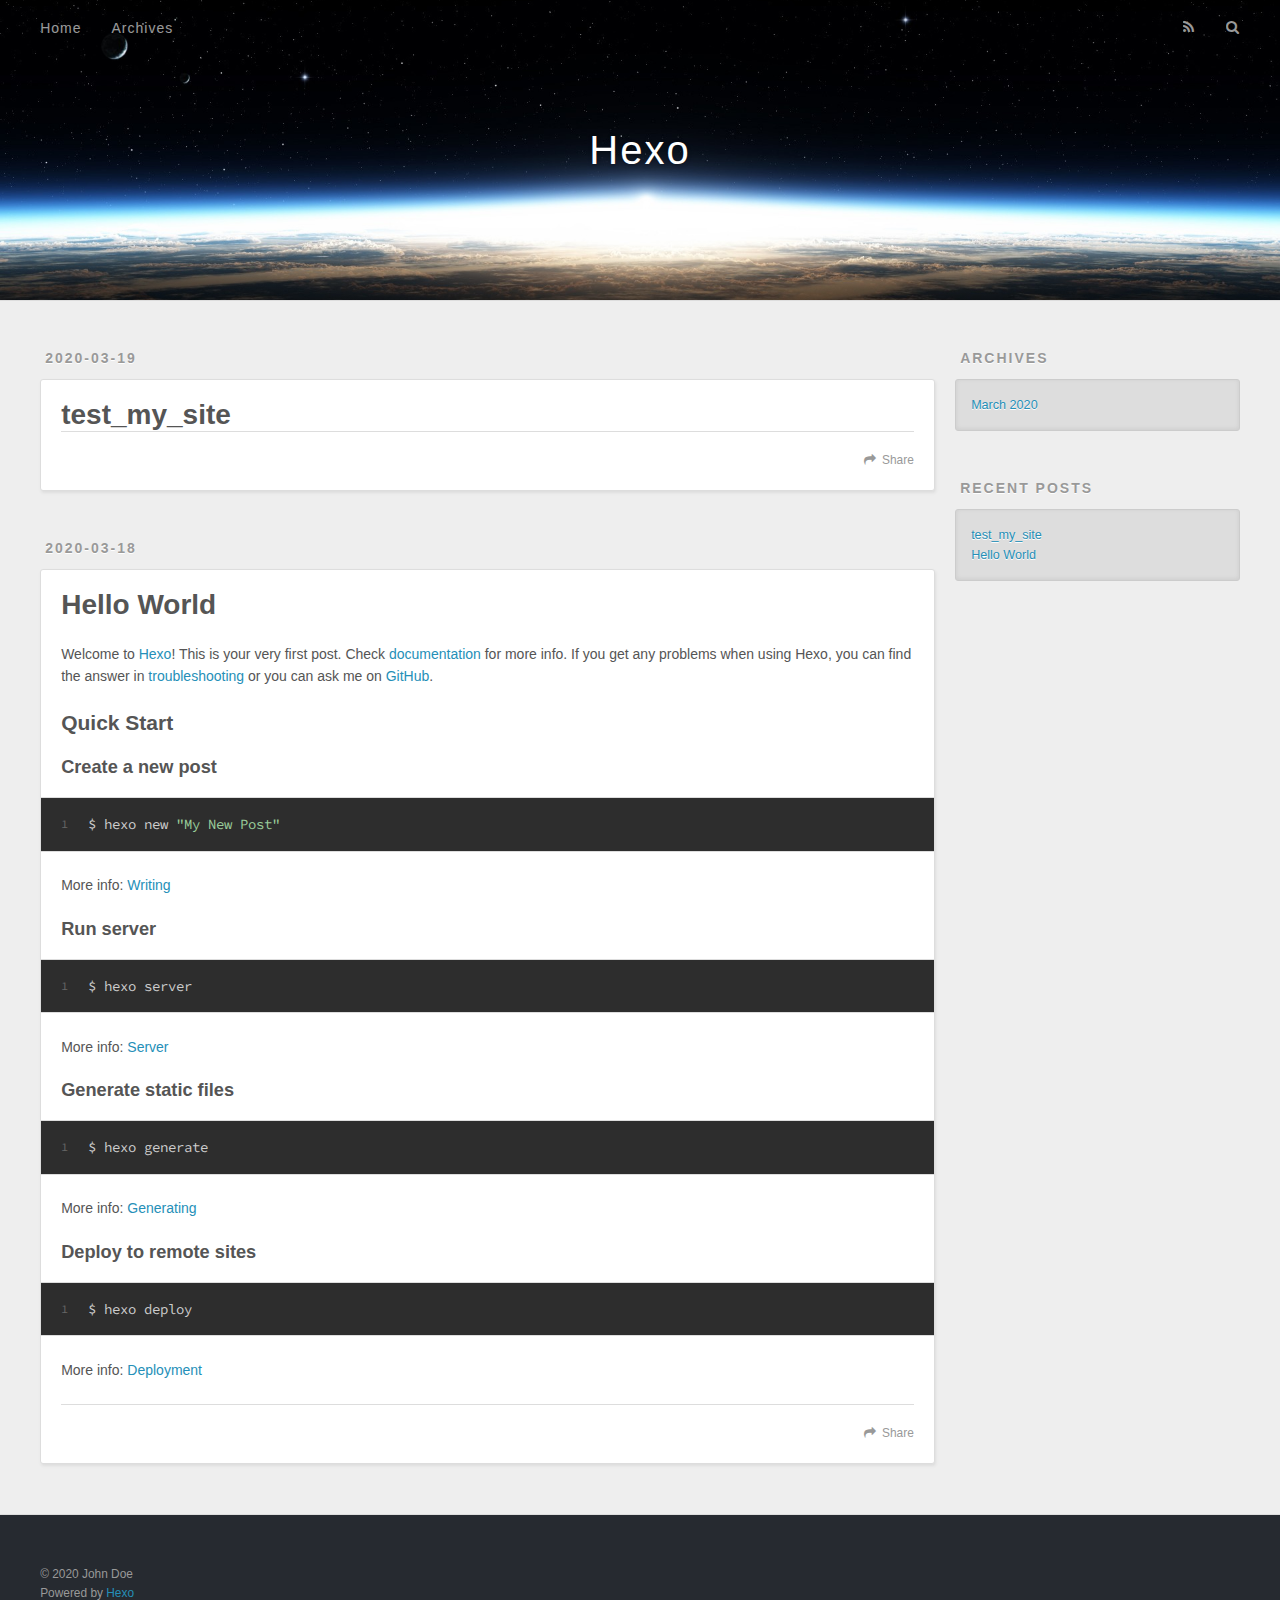
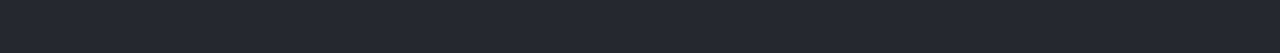
==== index.html @ 3b0e9803 "Site updated: 2020-03-19 00:07:04" ====
<!DOCTYPE html>
<html>
<head>
  <meta charset="utf-8">
  

  
  <title>Hexo</title>
  <meta name="viewport" content="width=device-width, initial-scale=1, maximum-scale=1">
  <meta property="og:type" content="website">
<meta property="og:title" content="Hexo">
<meta property="og:url" content="http://yoursite.com/index.html">
<meta property="og:site_name" content="Hexo">
<meta property="og:locale" content="en_US">
<meta property="article:author" content="John Doe">
<meta name="twitter:card" content="summary">
  
    <link rel="alternate" href="/atom.xml" title="Hexo" type="application/atom+xml">
  
  
    <link rel="icon" href="/favicon.png">
  
  
    <link href="//fonts.googleapis.com/css?family=Source+Code+Pro" rel="stylesheet" type="text/css">
  
  
<link rel="stylesheet" href="/css/style.css">

<meta name="generator" content="Hexo 4.2.0"></head>

<body>
  <div id="container">
    <div id="wrap">
      <header id="header">
  <div id="banner"></div>
  <div id="header-outer" class="outer">
    <div id="header-title" class="inner">
      <h1 id="logo-wrap">
        <a href="/" id="logo">Hexo</a>
      </h1>
      
    </div>
    <div id="header-inner" class="inner">
      <nav id="main-nav">
        <a id="main-nav-toggle" class="nav-icon"></a>
        
          <a class="main-nav-link" href="/">Home</a>
        
          <a class="main-nav-link" href="/archives">Archives</a>
        
      </nav>
      <nav id="sub-nav">
        
          <a id="nav-rss-link" class="nav-icon" href="/atom.xml" title="RSS Feed"></a>
        
        <a id="nav-search-btn" class="nav-icon" title="Search"></a>
      </nav>
      <div id="search-form-wrap">
        <form action="//google.com/search" method="get" accept-charset="UTF-8" class="search-form"><input type="search" name="q" class="search-form-input" placeholder="Search"><button type="submit" class="search-form-submit">&#xF002;</button><input type="hidden" name="sitesearch" value="http://yoursite.com"></form>
      </div>
    </div>
  </div>
</header>
      <div class="outer">
        <section id="main">
  
    <article id="post-test-my-site" class="article article-type-post" itemscope itemprop="blogPost">
  <div class="article-meta">
    <a href="/2020/03/19/test-my-site/" class="article-date">
  <time datetime="2020-03-18T16:00:38.000Z" itemprop="datePublished">2020-03-19</time>
</a>
    
  </div>
  <div class="article-inner">
    
    
      <header class="article-header">
        
  
    <h1 itemprop="name">
      <a class="article-title" href="/2020/03/19/test-my-site/">test_my_site</a>
    </h1>
  

      </header>
    
    <div class="article-entry" itemprop="articleBody">
      
        
      
    </div>
    <footer class="article-footer">
      <a data-url="http://yoursite.com/2020/03/19/test-my-site/" data-id="ck7xiqoap0001ks7kdmll32ra" class="article-share-link">Share</a>
      
      
    </footer>
  </div>
  
</article>


  
    <article id="post-hello-world" class="article article-type-post" itemscope itemprop="blogPost">
  <div class="article-meta">
    <a href="/2020/03/18/hello-world/" class="article-date">
  <time datetime="2020-03-18T15:45:42.396Z" itemprop="datePublished">2020-03-18</time>
</a>
    
  </div>
  <div class="article-inner">
    
    
      <header class="article-header">
        
  
    <h1 itemprop="name">
      <a class="article-title" href="/2020/03/18/hello-world/">Hello World</a>
    </h1>
  

      </header>
    
    <div class="article-entry" itemprop="articleBody">
      
        <p>Welcome to <a href="https://hexo.io/" target="_blank" rel="noopener">Hexo</a>! This is your very first post. Check <a href="https://hexo.io/docs/" target="_blank" rel="noopener">documentation</a> for more info. If you get any problems when using Hexo, you can find the answer in <a href="https://hexo.io/docs/troubleshooting.html" target="_blank" rel="noopener">troubleshooting</a> or you can ask me on <a href="https://github.com/hexojs/hexo/issues" target="_blank" rel="noopener">GitHub</a>.</p>
<h2 id="Quick-Start"><a href="#Quick-Start" class="headerlink" title="Quick Start"></a>Quick Start</h2><h3 id="Create-a-new-post"><a href="#Create-a-new-post" class="headerlink" title="Create a new post"></a>Create a new post</h3><figure class="highlight bash"><table><tr><td class="gutter"><pre><span class="line">1</span><br></pre></td><td class="code"><pre><span class="line">$ hexo new <span class="string">"My New Post"</span></span><br></pre></td></tr></table></figure>

<p>More info: <a href="https://hexo.io/docs/writing.html" target="_blank" rel="noopener">Writing</a></p>
<h3 id="Run-server"><a href="#Run-server" class="headerlink" title="Run server"></a>Run server</h3><figure class="highlight bash"><table><tr><td class="gutter"><pre><span class="line">1</span><br></pre></td><td class="code"><pre><span class="line">$ hexo server</span><br></pre></td></tr></table></figure>

<p>More info: <a href="https://hexo.io/docs/server.html" target="_blank" rel="noopener">Server</a></p>
<h3 id="Generate-static-files"><a href="#Generate-static-files" class="headerlink" title="Generate static files"></a>Generate static files</h3><figure class="highlight bash"><table><tr><td class="gutter"><pre><span class="line">1</span><br></pre></td><td class="code"><pre><span class="line">$ hexo generate</span><br></pre></td></tr></table></figure>

<p>More info: <a href="https://hexo.io/docs/generating.html" target="_blank" rel="noopener">Generating</a></p>
<h3 id="Deploy-to-remote-sites"><a href="#Deploy-to-remote-sites" class="headerlink" title="Deploy to remote sites"></a>Deploy to remote sites</h3><figure class="highlight bash"><table><tr><td class="gutter"><pre><span class="line">1</span><br></pre></td><td class="code"><pre><span class="line">$ hexo deploy</span><br></pre></td></tr></table></figure>

<p>More info: <a href="https://hexo.io/docs/one-command-deployment.html" target="_blank" rel="noopener">Deployment</a></p>

      
    </div>
    <footer class="article-footer">
      <a data-url="http://yoursite.com/2020/03/18/hello-world/" data-id="ck7xiqoaj0000ks7k9cssgqkt" class="article-share-link">Share</a>
      
      
    </footer>
  </div>
  
</article>


  


</section>
        
          <aside id="sidebar">
  
    

  
    

  
    
  
    
  <div class="widget-wrap">
    <h3 class="widget-title">Archives</h3>
    <div class="widget">
      <ul class="archive-list"><li class="archive-list-item"><a class="archive-list-link" href="/archives/2020/03/">March 2020</a></li></ul>
    </div>
  </div>


  
    
  <div class="widget-wrap">
    <h3 class="widget-title">Recent Posts</h3>
    <div class="widget">
      <ul>
        
          <li>
            <a href="/2020/03/19/test-my-site/">test_my_site</a>
          </li>
        
          <li>
            <a href="/2020/03/18/hello-world/">Hello World</a>
          </li>
        
      </ul>
    </div>
  </div>

  
</aside>
        
      </div>
      <footer id="footer">
  
  <div class="outer">
    <div id="footer-info" class="inner">
      &copy; 2020 John Doe<br>
      Powered by <a href="http://hexo.io/" target="_blank">Hexo</a>
    </div>
  </div>
</footer>
    </div>
    <nav id="mobile-nav">
  
    <a href="/" class="mobile-nav-link">Home</a>
  
    <a href="/archives" class="mobile-nav-link">Archives</a>
  
</nav>
    

<script src="//ajax.googleapis.com/ajax/libs/jquery/2.0.3/jquery.min.js"></script>


  
<link rel="stylesheet" href="/fancybox/jquery.fancybox.css">

  
<script src="/fancybox/jquery.fancybox.pack.js"></script>




<script src="/js/script.js"></script>




  </div>
</body>
</html>
---- css/style.css ----
body {
  width: 100%;
}
body:before,
body:after {
  content: "";
  display: table;
}
body:after {
  clear: both;
}
html,
body,
div,
span,
applet,
object,
iframe,
h1,
h2,
h3,
h4,
h5,
h6,
p,
blockquote,
pre,
a,
abbr,
acronym,
address,
big,
cite,
code,
del,
dfn,
em,
img,
ins,
kbd,
q,
s,
samp,
small,
strike,
strong,
sub,
sup,
tt,
var,
dl,
dt,
dd,
ol,
ul,
li,
fieldset,
form,
label,
legend,
table,
caption,
tbody,
tfoot,
thead,
tr,
th,
td {
  margin: 0;
  padding: 0;
  border: 0;
  outline: 0;
  font-weight: inherit;
  font-style: inherit;
  font-family: inherit;
  font-size: 100%;
  vertical-align: baseline;
}
body {
  line-height: 1;
  color: #000;
  background: #fff;
}
ol,
ul {
  list-style: none;
}
table {
  border-collapse: separate;
  border-spacing: 0;
  vertical-align: middle;
}
caption,
th,
td {
  text-align: left;
  font-weight: normal;
  vertical-align: middle;
}
a img {
  border: none;
}
input,
button {
  margin: 0;
  padding: 0;
}
input::-moz-focus-inner,
button::-moz-focus-inner {
  border: 0;
  padding: 0;
}
@font-face {
  font-family: FontAwesome;
  font-style: normal;
  font-weight: normal;
  src: url("fonts/fontawesome-webfont.eot?v=#4.0.3");
  src: url("fonts/fontawesome-webfont.eot?#iefix&v=#4.0.3") format("embedded-opentype"), url("fonts/fontawesome-webfont.woff?v=#4.0.3") format("woff"), url("fonts/fontawesome-webfont.ttf?v=#4.0.3") format("truetype"), url("fonts/fontawesome-webfont.svg#fontawesomeregular?v=#4.0.3") format("svg");
}
html,
body,
#container {
  height: 100%;
}
body {
  background: #eee;
  font: 14px -apple-system, BlinkMacSystemFont, "Segoe UI", "Roboto", "Oxygen", "Ubuntu", "Cantarell", "Fira Sans", "Droid Sans", "Helvetica Neue", sans-serif;
  -webkit-text-size-adjust: 100%;
}
.outer {
  max-width: 1220px;
  margin: 0 auto;
  padding: 0 20px;
}
.outer:before,
.outer:after {
  content: "";
  display: table;
}
.outer:after {
  clear: both;
}
.inner {
  display: inline;
  float: left;
  width: 98.33333333333333%;
  margin: 0 0.833333333333333%;
}
.left,
.alignleft {
  float: left;
}
.right,
.alignright {
  float: right;
}
.clear {
  clear: both;
}
#container {
  position: relative;
}
.mobile-nav-on {
  overflow: hidden;
}
#wrap {
  height: 100%;
  width: 100%;
  position: absolute;
  top: 0;
  left: 0;
  -webkit-transition: 0.2s ease-out;
  -moz-transition: 0.2s ease-out;
  -ms-transition: 0.2s ease-out;
  transition: 0.2s ease-out;
  z-index: 1;
  background: #eee;
}
.mobile-nav-on #wrap {
  left: 280px;
}
@media screen and (min-width: 768px) {
  #main {
    display: inline;
    float: left;
    width: 73.33333333333333%;
    margin: 0 0.833333333333333%;
  }
}
.article-date,
.article-category-link,
.archive-year,
.widget-title {
  text-decoration: none;
  text-transform: uppercase;
  letter-spacing: 2px;
  color: #999;
  margin-bottom: 1em;
  margin-left: 5px;
  line-height: 1em;
  text-shadow: 0 1px #fff;
  font-weight: bold;
}
.article-inner,
.archive-article-inner {
  background: #fff;
  -webkit-box-shadow: 1px 2px 3px #ddd;
  box-shadow: 1px 2px 3px #ddd;
  border: 1px solid #ddd;
  border-radius: 3px;
}
.article-entry h1,
.widget h1 {
  font-size: 2em;
}
.article-entry h2,
.widget h2 {
  font-size: 1.5em;
}
.article-entry h3,
.widget h3 {
  font-size: 1.3em;
}
.article-entry h4,
.widget h4 {
  font-size: 1.2em;
}
.article-entry h5,
.widget h5 {
  font-size: 1em;
}
.article-entry h6,
.widget h6 {
  font-size: 1em;
  color: #999;
}
.article-entry hr,
.widget hr {
  border: 1px dashed #ddd;
}
.article-entry strong,
.widget strong {
  font-weight: bold;
}
.article-entry em,
.widget em,
.article-entry cite,
.widget cite {
  font-style: italic;
}
.article-entry sup,
.widget sup,
.article-entry sub,
.widget sub {
  font-size: 0.75em;
  line-height: 0;
  position: relative;
  vertical-align: baseline;
}
.article-entry sup,
.widget sup {
  top: -0.5em;
}
.article-entry sub,
.widget sub {
  bottom: -0.2em;
}
.article-entry small,
.widget small {
  font-size: 0.85em;
}
.article-entry acronym,
.widget acronym,
.article-entry abbr,
.widget abbr {
  border-bottom: 1px dotted;
}
.article-entry ul,
.widget ul,
.article-entry ol,
.widget ol,
.article-entry dl,
.widget dl {
  margin: 0 20px;
  line-height: 1.6em;
}
.article-entry ul ul,
.widget ul ul,
.article-entry ol ul,
.widget ol ul,
.article-entry ul ol,
.widget ul ol,
.article-entry ol ol,
.widget ol ol {
  margin-top: 0;
  margin-bottom: 0;
}
.article-entry ul,
.widget ul {
  list-style: disc;
}
.article-entry ol,
.widget ol {
  list-style: decimal;
}
.article-entry dt,
.widget dt {
  font-weight: bold;
}
#header {
  height: 300px;
  position: relative;
  border-bottom: 1px solid #ddd;
}
#header:before,
#header:after {
  content: "";
  position: absolute;
  left: 0;
  right: 0;
  height: 40px;
}
#header:before {
  top: 0;
  background: -webkit-linear-gradient(rgba(0,0,0,0.2), transparent);
  background: -moz-linear-gradient(rgba(0,0,0,0.2), transparent);
  background: -ms-linear-gradient(rgba(0,0,0,0.2), transparent);
  background: linear-gradient(rgba(0,0,0,0.2), transparent);
}
#header:after {
  bottom: 0;
  background: -webkit-linear-gradient(transparent, rgba(0,0,0,0.2));
  background: -moz-linear-gradient(transparent, rgba(0,0,0,0.2));
  background: -ms-linear-gradient(transparent, rgba(0,0,0,0.2));
  background: linear-gradient(transparent, rgba(0,0,0,0.2));
}
#header-outer {
  height: 100%;
  position: relative;
}
#header-inner {
  position: relative;
  overflow: hidden;
}
#banner {
  position: absolute;
  top: 0;
  left: 0;
  width: 100%;
  height: 100%;
  background: url("images/banner.jpg") center #000;
  -webkit-background-size: cover;
  -moz-background-size: cover;
  background-size: cover;
  z-index: -1;
}
#header-title {
  text-align: center;
  height: 40px;
  position: absolute;
  top: 50%;
  left: 0;
  margin-top: -20px;
}
#logo,
#subtitle {
  text-decoration: none;
  color: #fff;
  font-weight: 300;
  text-shadow: 0 1px 4px rgba(0,0,0,0.3);
}
#logo {
  font-size: 40px;
  line-height: 40px;
  letter-spacing: 2px;
}
#subtitle {
  font-size: 16px;
  line-height: 16px;
  letter-spacing: 1px;
}
#subtitle-wrap {
  margin-top: 16px;
}
#main-nav {
  float: left;
  margin-left: -15px;
}
.nav-icon,
.main-nav-link {
  float: left;
  color: #fff;
  opacity: 0.6;
  text-decoration: none;
  text-shadow: 0 1px rgba(0,0,0,0.2);
  -webkit-transition: opacity 0.2s;
  -moz-transition: opacity 0.2s;
  -ms-transition: opacity 0.2s;
  transition: opacity 0.2s;
  display: block;
  padding: 20px 15px;
}
.nav-icon:hover,
.main-nav-link:hover {
  opacity: 1;
}
.nav-icon {
  font-family: FontAwesome;
  text-align: center;
  font-size: 14px;
  width: 14px;
  height: 14px;
  padding: 20px 15px;
  position: relative;
  cursor: pointer;
}
.main-nav-link {
  font-weight: 300;
  letter-spacing: 1px;
}
@media screen and (max-width: 479px) {
  .main-nav-link {
    display: none;
  }
}
#main-nav-toggle {
  display: none;
}
#main-nav-toggle:before {
  content: "\f0c9";
}
@media screen and (max-width: 479px) {
  #main-nav-toggle {
    display: block;
  }
}
#sub-nav {
  float: right;
  margin-right: -15px;
}
#nav-rss-link:before {
  content: "\f09e";
}
#nav-search-btn:before {
  content: "\f002";
}
#search-form-wrap {
  position: absolute;
  top: 15px;
  width: 150px;
  height: 30px;
  right: -150px;
  opacity: 0;
  -webkit-transition: 0.2s ease-out;
  -moz-transition: 0.2s ease-out;
  -ms-transition: 0.2s ease-out;
  transition: 0.2s ease-out;
}
#search-form-wrap.on {
  opacity: 1;
  right: 0;
}
@media screen and (max-width: 479px) {
  #search-form-wrap {
    width: 100%;
    right: -100%;
  }
}
.search-form {
  position: absolute;
  top: 0;
  left: 0;
  right: 0;
  background: #fff;
  padding: 5px 15px;
  border-radius: 15px;
  -webkit-box-shadow: 0 0 10px rgba(0,0,0,0.3);
  box-shadow: 0 0 10px rgba(0,0,0,0.3);
}
.search-form-input {
  border: none;
  background: none;
  color: #555;
  width: 100%;
  font: 13px -apple-system, BlinkMacSystemFont, "Segoe UI", "Roboto", "Oxygen", "Ubuntu", "Cantarell", "Fira Sans", "Droid Sans", "Helvetica Neue", sans-serif;
  outline: none;
}
.search-form-input::-webkit-search-results-decoration,
.search-form-input::-webkit-search-cancel-button {
  -webkit-appearance: none;
}
.search-form-submit {
  position: absolute;
  top: 50%;
  right: 10px;
  margin-top: -7px;
  font: 13px FontAwesome;
  border: none;
  background: none;
  color: #bbb;
  cursor: pointer;
}
.search-form-submit:hover,
.search-form-submit:focus {
  color: #777;
}
.article {
  margin: 50px 0;
}
.article-inner {
  overflow: hidden;
}
.article-meta:before,
.article-meta:after {
  content: "";
  display: table;
}
.article-meta:after {
  clear: both;
}
.article-date {
  float: left;
}
.article-category {
  float: left;
  line-height: 1em;
  color: #ccc;
  text-shadow: 0 1px #fff;
  margin-left: 8px;
}
.article-category:before {
  content: "\2022";
}
.article-category-link {
  margin: 0 12px 1em;
}
.article-header {
  padding: 20px 20px 0;
}
.article-title {
  text-decoration: none;
  font-size: 2em;
  font-weight: bold;
  color: #555;
  line-height: 1.1em;
  -webkit-transition: color 0.2s;
  -moz-transition: color 0.2s;
  -ms-transition: color 0.2s;
  transition: color 0.2s;
}
a.article-title:hover {
  color: #258fb8;
}
.article-entry {
  color: #555;
  padding: 0 20px;
}
.article-entry:before,
.article-entry:after {
  content: "";
  display: table;
}
.article-entry:after {
  clear: both;
}
.article-entry p,
.article-entry table {
  line-height: 1.6em;
  margin: 1.6em 0;
}
.article-entry h1,
.article-entry h2,
.article-entry h3,
.article-entry h4,
.article-entry h5,
.article-entry h6 {
  font-weight: bold;
}
.article-entry h1,
.article-entry h2,
.article-entry h3,
.article-entry h4,
.article-entry h5,
.article-entry h6 {
  line-height: 1.1em;
  margin: 1.1em 0;
}
.article-entry a {
  color: #258fb8;
  text-decoration: none;
}
.article-entry a:hover {
  text-decoration: underline;
}
.article-entry ul,
.article-entry ol,
.article-entry dl {
  margin-top: 1.6em;
  margin-bottom: 1.6em;
}
.article-entry img,
.article-entry video {
  max-width: 100%;
  height: auto;
  display: block;
  margin: auto;
}
.article-entry iframe {
  border: none;
}
.article-entry table {
  width: 100%;
  border-collapse: collapse;
  border-spacing: 0;
}
.article-entry th {
  font-weight: bold;
  border-bottom: 3px solid #ddd;
  padding-bottom: 0.5em;
}
.article-entry td {
  border-bottom: 1px solid #ddd;
  padding: 10px 0;
}
.article-entry blockquote {
  font-family: Georgia, "Times New Roman", serif;
  font-size: 1.4em;
  margin: 1.6em 20px;
  text-align: center;
}
.article-entry blockquote footer {
  font-size: 14px;
  margin: 1.6em 0;
  font-family: -apple-system, BlinkMacSystemFont, "Segoe UI", "Roboto", "Oxygen", "Ubuntu", "Cantarell", "Fira Sans", "Droid Sans", "Helvetica Neue", sans-serif;
}
.article-entry blockquote footer cite:before {
  content: "—";
  padding: 0 0.5em;
}
.article-entry .pullquote {
  text-align: left;
  width: 45%;
  margin: 0;
}
.article-entry .pullquote.left {
  margin-left: 0.5em;
  margin-right: 1em;
}
.article-entry .pullquote.right {
  margin-right: 0.5em;
  margin-left: 1em;
}
.article-entry .caption {
  color: #999;
  display: block;
  font-size: 0.9em;
  margin-top: 0.5em;
  position: relative;
  text-align: center;
}
.article-entry .video-container {
  position: relative;
  padding-top: 56.25%;
  height: 0;
  overflow: hidden;
}
.article-entry .video-container iframe,
.article-entry .video-container object,
.article-entry .video-container embed {
  position: absolute;
  top: 0;
  left: 0;
  width: 100%;
  height: 100%;
  margin-top: 0;
}
.article-more-link a {
  display: inline-block;
  line-height: 1em;
  padding: 6px 15px;
  border-radius: 15px;
  background: #eee;
  color: #999;
  text-shadow: 0 1px #fff;
  text-decoration: none;
}
.article-more-link a:hover {
  background: #258fb8;
  color: #fff;
  text-decoration: none;
  text-shadow: 0 1px #1e7293;
}
.article-footer {
  font-size: 0.85em;
  line-height: 1.6em;
  border-top: 1px solid #ddd;
  padding-top: 1.6em;
  margin: 0 20px 20px;
}
.article-footer:before,
.article-footer:after {
  content: "";
  display: table;
}
.article-footer:after {
  clear: both;
}
.article-footer a {
  color: #999;
  text-decoration: none;
}
.article-footer a:hover {
  color: #555;
}
.article-tag-list-item {
  float: left;
  margin-right: 10px;
}
.article-tag-list-link:before {
  content: "#";
}
.article-comment-link {
  float: right;
}
.article-comment-link:before {
  content: "\f075";
  font-family: FontAwesome;
  padding-right: 8px;
}
.article-share-link {
  cursor: pointer;
  float: right;
  margin-left: 20px;
}
.article-share-link:before {
  content: "\f064";
  font-family: FontAwesome;
  padding-right: 6px;
}
#article-nav {
  position: relative;
}
#article-nav:before,
#article-nav:after {
  content: "";
  display: table;
}
#article-nav:after {
  clear: both;
}
@media screen and (min-width: 768px) {
  #article-nav {
    margin: 50px 0;
  }
  #article-nav:before {
    width: 8px;
    height: 8px;
    position: absolute;
    top: 50%;
    left: 50%;
    margin-top: -4px;
    margin-left: -4px;
    content: "";
    border-radius: 50%;
    background: #ddd;
    -webkit-box-shadow: 0 1px 2px #fff;
    box-shadow: 0 1px 2px #fff;
  }
}
.article-nav-link-wrap {
  text-decoration: none;
  text-shadow: 0 1px #fff;
  color: #999;
  -webkit-box-sizing: border-box;
  -moz-box-sizing: border-box;
  box-sizing: border-box;
  margin-top: 50px;
  text-align: center;
  display: block;
}
.article-nav-link-wrap:hover {
  color: #555;
}
@media screen and (min-width: 768px) {
  .article-nav-link-wrap {
    width: 50%;
    margin-top: 0;
  }
}
@media screen and (min-width: 768px) {
  #article-nav-newer {
    float: left;
    text-align: right;
    padding-right: 20px;
  }
}
@media screen and (min-width: 768px) {
  #article-nav-older {
    float: right;
    text-align: left;
    padding-left: 20px;
  }
}
.article-nav-caption {
  text-transform: uppercase;
  letter-spacing: 2px;
  color: #ddd;
  line-height: 1em;
  font-weight: bold;
}
#article-nav-newer .article-nav-caption {
  margin-right: -2px;
}
.article-nav-title {
  font-size: 0.85em;
  line-height: 1.6em;
  margin-top: 0.5em;
}
.article-share-box {
  position: absolute;
  display: none;
  background: #fff;
  -webkit-box-shadow: 1px 2px 10px rgba(0,0,0,0.2);
  box-shadow: 1px 2px 10px rgba(0,0,0,0.2);
  border-radius: 3px;
  margin-left: -145px;
  overflow: hidden;
  z-index: 1;
}
.article-share-box.on {
  display: block;
}
.article-share-input {
  width: 100%;
  background: none;
  -webkit-box-sizing: border-box;
  -moz-box-sizing: border-box;
  box-sizing: border-box;
  font: 14px -apple-system, BlinkMacSystemFont, "Segoe UI", "Roboto", "Oxygen", "Ubuntu", "Cantarell", "Fira Sans", "Droid Sans", "Helvetica Neue", sans-serif;
  padding: 0 15px;
  color: #555;
  outline: none;
  border: 1px solid #ddd;
  border-radius: 3px 3px 0 0;
  height: 36px;
  line-height: 36px;
}
.article-share-links {
  background: #eee;
}
.article-share-links:before,
.article-share-links:after {
  content: "";
  display: table;
}
.article-share-links:after {
  clear: both;
}
.article-share-twitter,
.article-share-facebook,
.article-share-pinterest,
.article-share-google {
  width: 50px;
  height: 36px;
  display: block;
  float: left;
  position: relative;
  color: #999;
  text-shadow: 0 1px #fff;
}
.article-share-twitter:before,
.article-share-facebook:before,
.article-share-pinterest:before,
.article-share-google:before {
  font-size: 20px;
  font-family: FontAwesome;
  width: 20px;
  height: 20px;
  position: absolute;
  top: 50%;
  left: 50%;
  margin-top: -10px;
  margin-left: -10px;
  text-align: center;
}
.article-share-twitter:hover,
.article-share-facebook:hover,
.article-share-pinterest:hover,
.article-share-google:hover {
  color: #fff;
}
.article-share-twitter:before {
  content: "\f099";
}
.article-share-twitter:hover {
  background: #00aced;
  text-shadow: 0 1px #008abe;
}
.article-share-facebook:before {
  content: "\f09a";
}
.article-share-facebook:hover {
  background: #3b5998;
  text-shadow: 0 1px #2f477a;
}
.article-share-pinterest:before {
  content: "\f0d2";
}
.article-share-pinterest:hover {
  background: #cb2027;
  text-shadow: 0 1px #a21a1f;
}
.article-share-google:before {
  content: "\f0d5";
}
.article-share-google:hover {
  background: #dd4b39;
  text-shadow: 0 1px #be3221;
}
.article-gallery {
  background: #000;
  position: relative;
}
.article-gallery-photos {
  position: relative;
  overflow: hidden;
}
.article-gallery-img {
  display: none;
  max-width: 100%;
}
.article-gallery-img:first-child {
  display: block;
}
.article-gallery-img.loaded {
  position: absolute;
  display: block;
}
.article-gallery-img img {
  display: block;
  max-width: 100%;
  margin: 0 auto;
}
#comments {
  background: #fff;
  -webkit-box-shadow: 1px 2px 3px #ddd;
  box-shadow: 1px 2px 3px #ddd;
  padding: 20px;
  border: 1px solid #ddd;
  border-radius: 3px;
  margin: 50px 0;
}
#comments a {
  color: #258fb8;
}
.archives-wrap {
  margin: 50px 0;
}
.archives:before,
.archives:after {
  content: "";
  display: table;
}
.archives:after {
  clear: both;
}
.archive-year-wrap {
  margin-bottom: 1em;
}
.archives {
  -webkit-column-gap: 10px;
  -moz-column-gap: 10px;
  column-gap: 10px;
}
@media screen and (min-width: 480px) and (max-width: 767px) {
  .archives {
    -webkit-column-count: 2;
    -moz-column-count: 2;
    column-count: 2;
  }
}
@media screen and (min-width: 768px) {
  .archives {
    -webkit-column-count: 3;
    -moz-column-count: 3;
    column-count: 3;
  }
}
.archive-article {
  -webkit-column-break-inside: avoid;
  page-break-inside: avoid;
  overflow: hidden;
  break-inside: avoid-column;
}
.archive-article-inner {
  padding: 10px;
  margin-bottom: 15px;
}
.archive-article-title {
  text-decoration: none;
  font-weight: bold;
  color: #555;
  -webkit-transition: color 0.2s;
  -moz-transition: color 0.2s;
  -ms-transition: color 0.2s;
  transition: color 0.2s;
  line-height: 1.6em;
}
.archive-article-title:hover {
  color: #258fb8;
}
.archive-article-footer {
  margin-top: 1em;
}
.archive-article-date {
  color: #999;
  text-decoration: none;
  font-size: 0.85em;
  line-height: 1em;
  margin-bottom: 0.5em;
  display: block;
}
#page-nav {
  margin: 50px auto;
  background: #fff;
  -webkit-box-shadow: 1px 2px 3px #ddd;
  box-shadow: 1px 2px 3px #ddd;
  border: 1px solid #ddd;
  border-radius: 3px;
  text-align: center;
  color: #999;
  overflow: hidden;
}
#page-nav:before,
#page-nav:after {
  content: "";
  display: table;
}
#page-nav:after {
  clear: both;
}
#page-nav a,
#page-nav span {
  padding: 10px 20px;
  line-height: 1;
  height: 2ex;
}
#page-nav a {
  color: #999;
  text-decoration: none;
}
#page-nav a:hover {
  background: #999;
  color: #fff;
}
#page-nav .prev {
  float: left;
}
#page-nav .next {
  float: right;
}
#page-nav .page-number {
  display: inline-block;
}
@media screen and (max-width: 479px) {
  #page-nav .page-number {
    display: none;
  }
}
#page-nav .current {
  color: #555;
  font-weight: bold;
}
#page-nav .space {
  color: #ddd;
}
#footer {
  background: #262a30;
  padding: 50px 0;
  border-top: 1px solid #ddd;
  color: #999;
}
#footer a {
  color: #258fb8;
  text-decoration: none;
}
#footer a:hover {
  text-decoration: underline;
}
#footer-info {
  line-height: 1.6em;
  font-size: 0.85em;
}
.article-entry pre,
.article-entry .highlight {
  background: #2d2d2d;
  margin: 0 -20px;
  padding: 15px 20px;
  border-style: solid;
  border-color: #ddd;
  border-width: 1px 0;
  overflow: auto;
  color: #ccc;
  line-height: 22.400000000000002px;
}
.article-entry .highlight .gutter pre,
.article-entry .gist .gist-file .gist-data .line-numbers {
  color: #666;
  font-size: 0.85em;
}
.article-entry pre,
.article-entry code {
  font-family: "Source Code Pro", Consolas, Monaco, Menlo, Consolas, monospace;
}
.article-entry code {
  background: #eee;
  text-shadow: 0 1px #fff;
  padding: 0 0.3em;
}
.article-entry pre code {
  background: none;
  text-shadow: none;
  padding: 0;
}
.article-entry .highlight pre {
  border: none;
  margin: 0;
  padding: 0;
}
.article-entry .highlight table {
  margin: 0;
  width: auto;
}
.article-entry .highlight td {
  border: none;
  padding: 0;
}
.article-entry .highlight figcaption {
  font-size: 0.85em;
  color: #999;
  line-height: 1em;
  margin-bottom: 1em;
}
.article-entry .highlight figcaption:before,
.article-entry .highlight figcaption:after {
  content: "";
  display: table;
}
.article-entry .highlight figcaption:after {
  clear: both;
}
.article-entry .highlight figcaption a {
  float: right;
}
.article-entry .highlight .gutter pre {
  text-align: right;
  padding-right: 20px;
}
.article-entry .highlight .line {
  height: 22.400000000000002px;
}
.article-entry .highlight .line.marked {
  background: #515151;
}
.article-entry .gist {
  margin: 0 -20px;
  border-style: solid;
  border-color: #ddd;
  border-width: 1px 0;
  background: #2d2d2d;
  padding: 15px 20px 15px 0;
}
.article-entry .gist .gist-file {
  border: none;
  font-family: "Source Code Pro", Consolas, Monaco, Menlo, Consolas, monospace;
  margin: 0;
}
.article-entry .gist .gist-file .gist-data {
  background: none;
  border: none;
}
.article-entry .gist .gist-file .gist-data .line-numbers {
  background: none;
  border: none;
  padding: 0 20px 0 0;
}
.article-entry .gist .gist-file .gist-data .line-data {
  padding: 0 !important;
}
.article-entry .gist .gist-file .highlight {
  margin: 0;
  padding: 0;
  border: none;
}
.article-entry .gist .gist-file .gist-meta {
  background: #2d2d2d;
  color: #999;
  font: 0.85em -apple-system, BlinkMacSystemFont, "Segoe UI", "Roboto", "Oxygen", "Ubuntu", "Cantarell", "Fira Sans", "Droid Sans", "Helvetica Neue", sans-serif;
  text-shadow: 0 0;
  padding: 0;
  margin-top: 1em;
  margin-left: 20px;
}
.article-entry .gist .gist-file .gist-meta a {
  color: #258fb8;
  font-weight: normal;
}
.article-entry .gist .gist-file .gist-meta a:hover {
  text-decoration: underline;
}
pre .comment,
pre .title {
  color: #999;
}
pre .variable,
pre .attribute,
pre .tag,
pre .regexp,
pre .ruby .constant,
pre .xml .tag .title,
pre .xml .pi,
pre .xml .doctype,
pre .html .doctype,
pre .css .id,
pre .css .class,
pre .css .pseudo {
  color: #f2777a;
}
pre .number,
pre .preprocessor,
pre .built_in,
pre .literal,
pre .params,
pre .constant {
  color: #f99157;
}
pre .class,
pre .ruby .class .title,
pre .css .rules .attribute {
  color: #9c9;
}
pre .string,
pre .value,
pre .inheritance,
pre .header,
pre .ruby .symbol,
pre .xml .cdata {
  color: #9c9;
}
pre .css .hexcolor {
  color: #6cc;
}
pre .function,
pre .python .decorator,
pre .python .title,
pre .ruby .function .title,
pre .ruby .title .keyword,
pre .perl .sub,
pre .javascript .title,
pre .coffeescript .title {
  color: #69c;
}
pre .keyword,
pre .javascript .function {
  color: #c9c;
}
@media screen and (max-width: 479px) {
  #mobile-nav {
    position: absolute;
    top: 0;
    left: 0;
    width: 280px;
    height: 100%;
    background: #191919;
    border-right: 1px solid #fff;
  }
}
@media screen and (max-width: 479px) {
  .mobile-nav-link {
    display: block;
    color: #999;
    text-decoration: none;
    padding: 15px 20px;
    font-weight: bold;
  }
  .mobile-nav-link:hover {
    color: #fff;
  }
}
@media screen and (min-width: 768px) {
  #sidebar {
    display: inline;
    float: left;
    width: 23.333333333333332%;
    margin: 0 0.833333333333333%;
  }
}
.widget-wrap {
  margin: 50px 0;
}
.widget {
  color: #777;
  text-shadow: 0 1px #fff;
  background: #ddd;
  -webkit-box-shadow: 0 -1px 4px #ccc inset;
  box-shadow: 0 -1px 4px #ccc inset;
  border: 1px solid #ccc;
  padding: 15px;
  border-radius: 3px;
}
.widget a {
  color: #258fb8;
  text-decoration: none;
}
.widget a:hover {
  text-decoration: underline;
}
.widget ul ul,
.widget ol ul,
.widget dl ul,
.widget ul ol,
.widget ol ol,
.widget dl ol,
.widget ul dl,
.widget ol dl,
.widget dl dl {
  margin-left: 15px;
  list-style: disc;
}
.widget {
  line-height: 1.6em;
  word-wrap: break-word;
  font-size: 0.9em;
}
.widget ul,
.widget ol {
  list-style: none;
  margin: 0;
}
.widget ul ul,
.widget ol ul,
.widget ul ol,
.widget ol ol {
  margin: 0 20px;
}
.widget ul ul,
.widget ol ul {
  list-style: disc;
}
.widget ul ol,
.widget ol ol {
  list-style: decimal;
}
.category-list-count,
.tag-list-count,
.archive-list-count {
  padding-left: 5px;
  color: #999;
  font-size: 0.85em;
}
.category-list-count:before,
.tag-list-count:before,
.archive-list-count:before {
  content: "(";
}
.category-list-count:after,
.tag-list-count:after,
.archive-list-count:after {
  content: ")";
}
.tagcloud a {
  margin-right: 5px;
  display: inline-block;
}
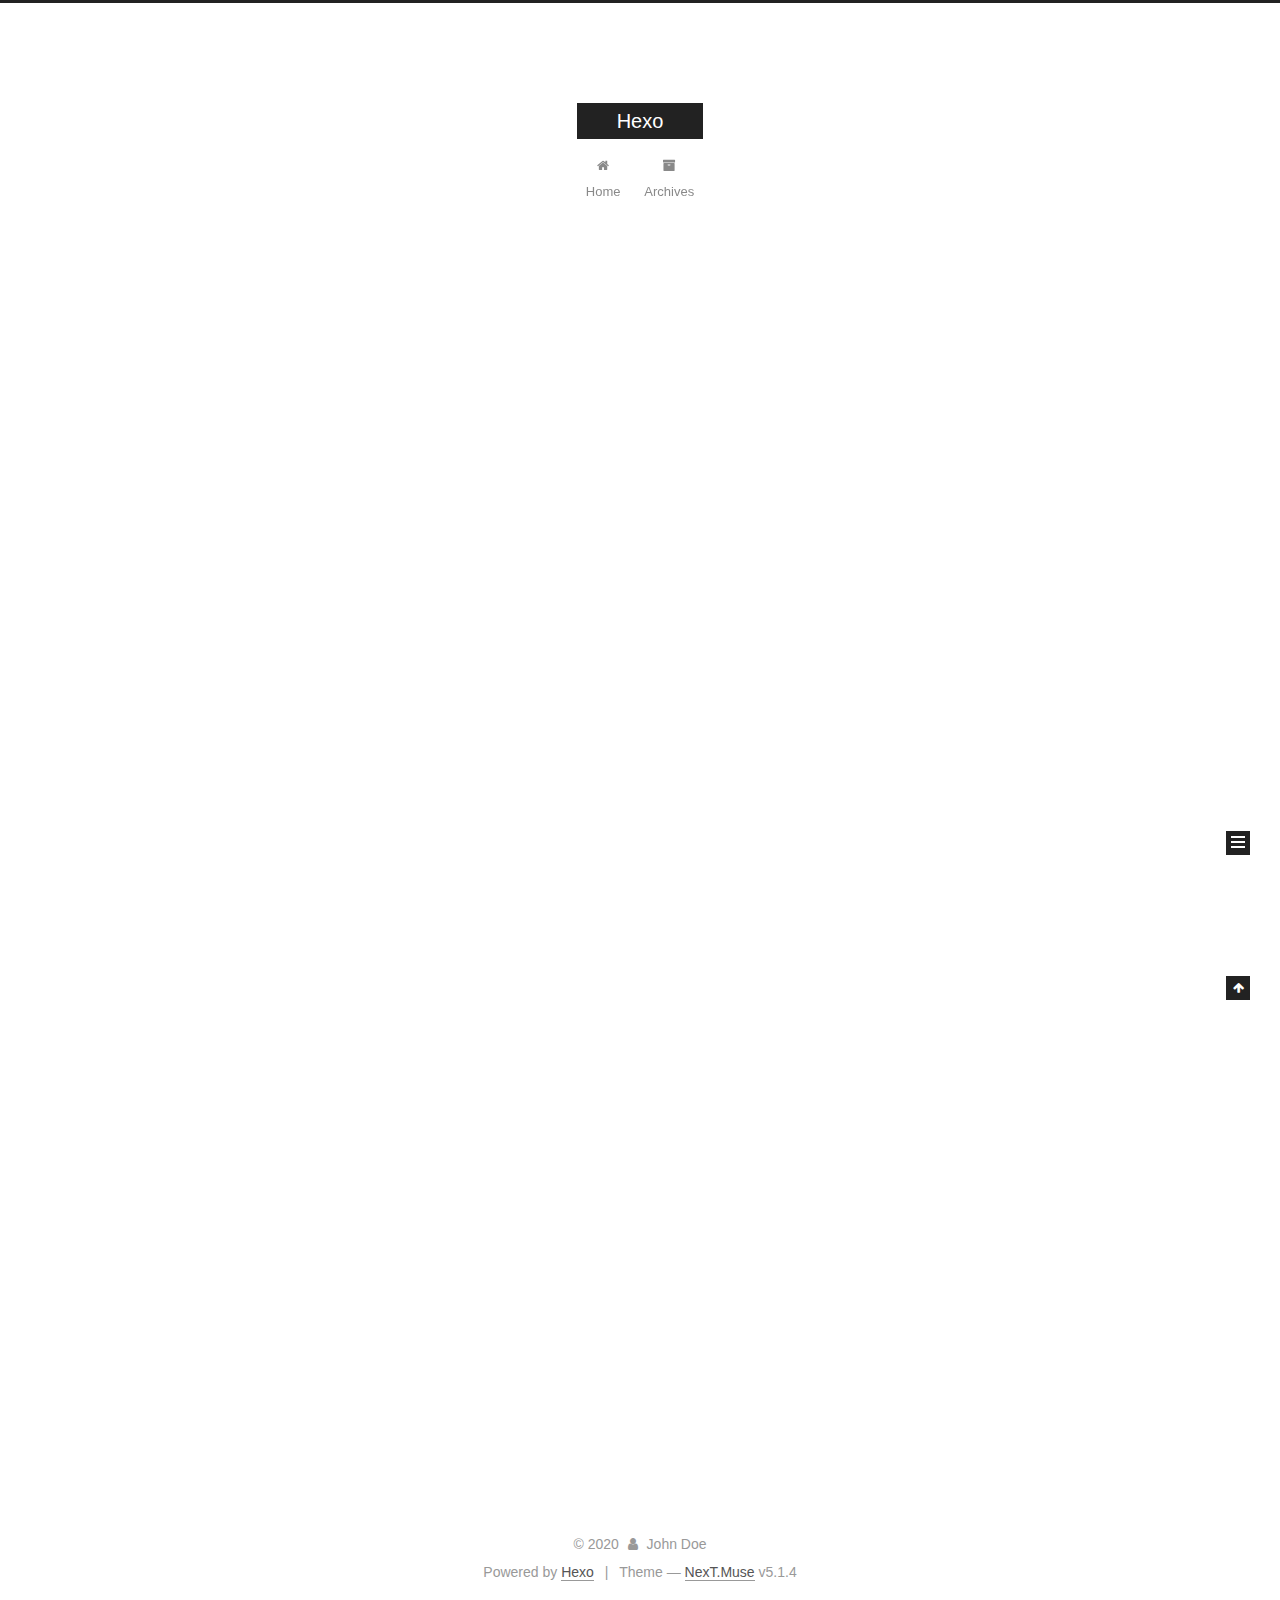
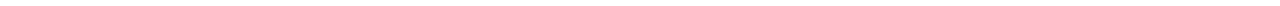
==== commit d3158ad1: "Site updated: 2020-03-19 11:10:43" ====
--- a/index.html
+++ b/index.html
@@ -1,236 +1,739 @@
 <!DOCTYPE html>
-<html>
+
+
+
+  
+
+
+<html class="theme-next muse use-motion" lang="en">
 <head>
-  <meta charset="utf-8">
-  
-
-  
-  <title>Hexo</title>
-  <meta name="viewport" content="width=device-width, initial-scale=1, maximum-scale=1">
-  <meta property="og:type" content="website">
+  <meta charset="UTF-8"/>
+<meta http-equiv="X-UA-Compatible" content="IE=edge" />
+<meta name="viewport" content="width=device-width, initial-scale=1, maximum-scale=1"/>
+<meta name="theme-color" content="#222">
+
+
+
+
+
+
+
+
+
+<meta http-equiv="Cache-Control" content="no-transform" />
+<meta http-equiv="Cache-Control" content="no-siteapp" />
+
+
+
+
+
+
+
+
+
+
+
+
+
+
+
+
+  
+  
+  <link href="/lib/fancybox/source/jquery.fancybox.css?v=2.1.5" rel="stylesheet" type="text/css" />
+
+
+
+
+
+
+
+<link href="/lib/font-awesome/css/font-awesome.min.css?v=4.6.2" rel="stylesheet" type="text/css" />
+
+<link href="/css/main.css?v=5.1.4" rel="stylesheet" type="text/css" />
+
+
+  <link rel="apple-touch-icon" sizes="180x180" href="/images/apple-touch-icon-next.png?v=5.1.4">
+
+
+  <link rel="icon" type="image/png" sizes="32x32" href="/images/favicon-32x32-next.png?v=5.1.4">
+
+
+  <link rel="icon" type="image/png" sizes="16x16" href="/images/favicon-16x16-next.png?v=5.1.4">
+
+
+  <link rel="mask-icon" href="/images/logo.svg?v=5.1.4" color="#222">
+
+
+
+
+
+  <meta name="keywords" content="Hexo, NexT" />
+
+
+
+
+
+
+
+
+
+
+<meta property="og:type" content="website">
 <meta property="og:title" content="Hexo">
 <meta property="og:url" content="http://yoursite.com/index.html">
 <meta property="og:site_name" content="Hexo">
 <meta property="og:locale" content="en_US">
 <meta property="article:author" content="John Doe">
 <meta name="twitter:card" content="summary">
-  
-    <link rel="alternate" href="/atom.xml" title="Hexo" type="application/atom+xml">
-  
-  
-    <link rel="icon" href="/favicon.png">
-  
-  
-    <link href="//fonts.googleapis.com/css?family=Source+Code+Pro" rel="stylesheet" type="text/css">
-  
-  
-<link rel="stylesheet" href="/css/style.css">
+
+
+
+<script type="text/javascript" id="hexo.configurations">
+  var NexT = window.NexT || {};
+  var CONFIG = {
+    root: '/',
+    scheme: 'Muse',
+    version: '5.1.4',
+    sidebar: {"position":"left","display":"post","offset":12,"b2t":false,"scrollpercent":false,"onmobile":false},
+    fancybox: true,
+    tabs: true,
+    motion: {"enable":true,"async":false,"transition":{"post_block":"fadeIn","post_header":"slideDownIn","post_body":"slideDownIn","coll_header":"slideLeftIn","sidebar":"slideUpIn"}},
+    duoshuo: {
+      userId: '0',
+      author: 'Author'
+    },
+    algolia: {
+      applicationID: '',
+      apiKey: '',
+      indexName: '',
+      hits: {"per_page":10},
+      labels: {"input_placeholder":"Search for Posts","hits_empty":"We didn't find any results for the search: ${query}","hits_stats":"${hits} results found in ${time} ms"}
+    }
+  };
+</script>
+
+
+
+  <link rel="canonical" href="http://yoursite.com/"/>
+
+
+
+
+
+  <title>Hexo</title>
+  
+
+
+
+
+
+
+
 
 <meta name="generator" content="Hexo 4.2.0"></head>
 
-<body>
-  <div id="container">
-    <div id="wrap">
-      <header id="header">
-  <div id="banner"></div>
-  <div id="header-outer" class="outer">
-    <div id="header-title" class="inner">
-      <h1 id="logo-wrap">
-        <a href="/" id="logo">Hexo</a>
-      </h1>
-      
+<body itemscope itemtype="http://schema.org/WebPage" lang="en">
+
+  
+  
+    
+  
+
+  <div class="container sidebar-position-left 
+  page-home">
+    <div class="headband"></div>
+
+    <header id="header" class="header" itemscope itemtype="http://schema.org/WPHeader">
+      <div class="header-inner"><div class="site-brand-wrapper">
+  <div class="site-meta ">
+    
+
+    <div class="custom-logo-site-title">
+      <a href="/"  class="brand" rel="start">
+        <span class="logo-line-before"><i></i></span>
+        <span class="site-title">Hexo</span>
+        <span class="logo-line-after"><i></i></span>
+      </a>
     </div>
-    <div id="header-inner" class="inner">
-      <nav id="main-nav">
-        <a id="main-nav-toggle" class="nav-icon"></a>
-        
-          <a class="main-nav-link" href="/">Home</a>
-        
-          <a class="main-nav-link" href="/archives">Archives</a>
-        
-      </nav>
-      <nav id="sub-nav">
-        
-          <a id="nav-rss-link" class="nav-icon" href="/atom.xml" title="RSS Feed"></a>
-        
-        <a id="nav-search-btn" class="nav-icon" title="Search"></a>
-      </nav>
-      <div id="search-form-wrap">
-        <form action="//google.com/search" method="get" accept-charset="UTF-8" class="search-form"><input type="search" name="q" class="search-form-input" placeholder="Search"><button type="submit" class="search-form-submit">&#xF002;</button><input type="hidden" name="sitesearch" value="http://yoursite.com"></form>
-      </div>
+      
+        <p class="site-subtitle"></p>
+      
+  </div>
+
+  <div class="site-nav-toggle">
+    <button>
+      <span class="btn-bar"></span>
+      <span class="btn-bar"></span>
+      <span class="btn-bar"></span>
+    </button>
+  </div>
+</div>
+
+<nav class="site-nav">
+  
+
+  
+    <ul id="menu" class="menu">
+      
+        
+        <li class="menu-item menu-item-home">
+          <a href="/%20" rel="section">
+            
+              <i class="menu-item-icon fa fa-fw fa-home"></i> <br />
+            
+            Home
+          </a>
+        </li>
+      
+        
+        <li class="menu-item menu-item-archives">
+          <a href="/archives/%20" rel="section">
+            
+              <i class="menu-item-icon fa fa-fw fa-archive"></i> <br />
+            
+            Archives
+          </a>
+        </li>
+      
+
+      
+    </ul>
+  
+
+  
+</nav>
+
+
+
+ </div>
+    </header>
+
+    <main id="main" class="main">
+      <div class="main-inner">
+        <div class="content-wrap">
+          <div id="content" class="content">
+            
+  <section id="posts" class="posts-expand">
+    
+      
+
+  
+
+  
+  
+  
+
+  <article class="post post-type-normal" itemscope itemtype="http://schema.org/Article">
+  
+  
+  
+  <div class="post-block">
+    <link itemprop="mainEntityOfPage" href="http://yoursite.com/2020/03/19/test-my-site/">
+
+    <span hidden itemprop="author" itemscope itemtype="http://schema.org/Person">
+      <meta itemprop="name" content="John Doe">
+      <meta itemprop="description" content="">
+      <meta itemprop="image" content="/images/avatar.gif">
+    </span>
+
+    <span hidden itemprop="publisher" itemscope itemtype="http://schema.org/Organization">
+      <meta itemprop="name" content="Hexo">
+    </span>
+
+    
+      <header class="post-header">
+
+        
+        
+          <h1 class="post-title" itemprop="name headline">
+                
+                <a class="post-title-link" href="/2020/03/19/test-my-site/" itemprop="url">test_my_site</a></h1>
+        
+
+        <div class="post-meta">
+          <span class="post-time">
+            
+              <span class="post-meta-item-icon">
+                <i class="fa fa-calendar-o"></i>
+              </span>
+              
+                <span class="post-meta-item-text">Posted on</span>
+              
+              <time title="Post created" itemprop="dateCreated datePublished" datetime="2020-03-19T00:00:38+08:00">
+                2020-03-19
+              </time>
+            
+
+            
+
+            
+          </span>
+
+          
+
+          
+            
+          
+
+          
+          
+
+          
+
+          
+
+          
+
+        </div>
+      </header>
+    
+
+    
+    
+    
+    <div class="post-body" itemprop="articleBody">
+
+      
+      
+
+      
+        
+          
+            
+          
+        
+      
+    </div>
+    
+    
+    
+
+    
+
+    
+
+    
+
+    <footer class="post-footer">
+      
+
+      
+
+      
+
+      
+      
+        <div class="post-eof"></div>
+      
+    </footer>
+  </div>
+  
+  
+  
+  </article>
+
+
+    
+      
+
+  
+
+  
+  
+  
+
+  <article class="post post-type-normal" itemscope itemtype="http://schema.org/Article">
+  
+  
+  
+  <div class="post-block">
+    <link itemprop="mainEntityOfPage" href="http://yoursite.com/2020/03/18/hello-world/">
+
+    <span hidden itemprop="author" itemscope itemtype="http://schema.org/Person">
+      <meta itemprop="name" content="John Doe">
+      <meta itemprop="description" content="">
+      <meta itemprop="image" content="/images/avatar.gif">
+    </span>
+
+    <span hidden itemprop="publisher" itemscope itemtype="http://schema.org/Organization">
+      <meta itemprop="name" content="Hexo">
+    </span>
+
+    
+      <header class="post-header">
+
+        
+        
+          <h1 class="post-title" itemprop="name headline">
+                
+                <a class="post-title-link" href="/2020/03/18/hello-world/" itemprop="url">Hello World</a></h1>
+        
+
+        <div class="post-meta">
+          <span class="post-time">
+            
+              <span class="post-meta-item-icon">
+                <i class="fa fa-calendar-o"></i>
+              </span>
+              
+                <span class="post-meta-item-text">Posted on</span>
+              
+              <time title="Post created" itemprop="dateCreated datePublished" datetime="2020-03-18T23:45:42+08:00">
+                2020-03-18
+              </time>
+            
+
+            
+
+            
+          </span>
+
+          
+
+          
+            
+          
+
+          
+          
+
+          
+
+          
+
+          
+
+        </div>
+      </header>
+    
+
+    
+    
+    
+    <div class="post-body" itemprop="articleBody">
+
+      
+      
+
+      
+        
+          
+            <p>Welcome to <a href="https://hexo.io/" target="_blank" rel="noopener">Hexo</a>! This is your very first post. Check <a href="https://hexo.io/docs/" target="_blank" rel="noopener">documentation</a> for more info. If you get any problems when using Hexo, you can find the answer in <a href="https://hexo.io/docs/troubleshooting.html" target="_blank" rel="noopener">troubleshooting</a> or you can ask me on <a href="https://github.com/hexojs/hexo/issues" target="_blank" rel="noopener">GitHub</a>.</p>
+<h2 id="Quick-Start"><a href="#Quick-Start" class="headerlink" title="Quick Start"></a>Quick Start</h2><h3 id="Create-a-new-post"><a href="#Create-a-new-post" class="headerlink" title="Create a new post"></a>Create a new post</h3><figure class="highlight bash"><table><tr><td class="gutter"><pre><span class="line">1</span><br></pre></td><td class="code"><pre><span class="line">$ hexo new <span class="string">"My New Post"</span></span><br></pre></td></tr></table></figure>
+
+<p>More info: <a href="https://hexo.io/docs/writing.html" target="_blank" rel="noopener">Writing</a></p>
+<h3 id="Run-server"><a href="#Run-server" class="headerlink" title="Run server"></a>Run server</h3><figure class="highlight bash"><table><tr><td class="gutter"><pre><span class="line">1</span><br></pre></td><td class="code"><pre><span class="line">$ hexo server</span><br></pre></td></tr></table></figure>
+
+<p>More info: <a href="https://hexo.io/docs/server.html" target="_blank" rel="noopener">Server</a></p>
+<h3 id="Generate-static-files"><a href="#Generate-static-files" class="headerlink" title="Generate static files"></a>Generate static files</h3><figure class="highlight bash"><table><tr><td class="gutter"><pre><span class="line">1</span><br></pre></td><td class="code"><pre><span class="line">$ hexo generate</span><br></pre></td></tr></table></figure>
+
+<p>More info: <a href="https://hexo.io/docs/generating.html" target="_blank" rel="noopener">Generating</a></p>
+<h3 id="Deploy-to-remote-sites"><a href="#Deploy-to-remote-sites" class="headerlink" title="Deploy to remote sites"></a>Deploy to remote sites</h3><figure class="highlight bash"><table><tr><td class="gutter"><pre><span class="line">1</span><br></pre></td><td class="code"><pre><span class="line">$ hexo deploy</span><br></pre></td></tr></table></figure>
+
+<p>More info: <a href="https://hexo.io/docs/one-command-deployment.html" target="_blank" rel="noopener">Deployment</a></p>
+
+          
+        
+      
+    </div>
+    
+    
+    
+
+    
+
+    
+
+    
+
+    <footer class="post-footer">
+      
+
+      
+
+      
+
+      
+      
+        <div class="post-eof"></div>
+      
+    </footer>
+  </div>
+  
+  
+  
+  </article>
+
+
+    
+  </section>
+
+  
+
+
+          </div>
+          
+
+
+          
+
+        </div>
+        
+          
+  
+  <div class="sidebar-toggle">
+    <div class="sidebar-toggle-line-wrap">
+      <span class="sidebar-toggle-line sidebar-toggle-line-first"></span>
+      <span class="sidebar-toggle-line sidebar-toggle-line-middle"></span>
+      <span class="sidebar-toggle-line sidebar-toggle-line-last"></span>
     </div>
   </div>
-</header>
-      <div class="outer">
-        <section id="main">
-  
-    <article id="post-test-my-site" class="article article-type-post" itemscope itemprop="blogPost">
-  <div class="article-meta">
-    <a href="/2020/03/19/test-my-site/" class="article-date">
-  <time datetime="2020-03-18T16:00:38.000Z" itemprop="datePublished">2020-03-19</time>
-</a>
-    
+
+  <aside id="sidebar" class="sidebar">
+    
+    <div class="sidebar-inner">
+
+      
+
+      
+
+      <section class="site-overview-wrap sidebar-panel sidebar-panel-active">
+        <div class="site-overview">
+          <div class="site-author motion-element" itemprop="author" itemscope itemtype="http://schema.org/Person">
+            
+              <p class="site-author-name" itemprop="name">John Doe</p>
+              <p class="site-description motion-element" itemprop="description"></p>
+          </div>
+
+          <nav class="site-state motion-element">
+
+            
+              <div class="site-state-item site-state-posts">
+              
+                <a href="/archives/%20%7C%7C%20archive">
+              
+                  <span class="site-state-item-count">2</span>
+                  <span class="site-state-item-name">posts</span>
+                </a>
+              </div>
+            
+
+            
+
+            
+
+          </nav>
+
+          
+
+          
+
+          
+          
+
+          
+          
+
+          
+
+        </div>
+      </section>
+
+      
+
+      
+
+    </div>
+  </aside>
+
+
+        
+      </div>
+    </main>
+
+    <footer id="footer" class="footer">
+      <div class="footer-inner">
+        <div class="copyright">&copy; <span itemprop="copyrightYear">2020</span>
+  <span class="with-love">
+    <i class="fa fa-user"></i>
+  </span>
+  <span class="author" itemprop="copyrightHolder">John Doe</span>
+
+  
+</div>
+
+
+  <div class="powered-by">Powered by <a class="theme-link" target="_blank" href="https://hexo.io">Hexo</a></div>
+
+
+
+  <span class="post-meta-divider">|</span>
+
+
+
+  <div class="theme-info">Theme &mdash; <a class="theme-link" target="_blank" href="https://github.com/iissnan/hexo-theme-next">NexT.Muse</a> v5.1.4</div>
+
+
+
+
+        
+
+
+
+
+
+
+
+        
+      </div>
+    </footer>
+
+    
+      <div class="back-to-top">
+        <i class="fa fa-arrow-up"></i>
+        
+      </div>
+    
+
+    
+
   </div>
-  <div class="article-inner">
-    
-    
-      <header class="article-header">
-        
-  
-    <h1 itemprop="name">
-      <a class="article-title" href="/2020/03/19/test-my-site/">test_my_site</a>
-    </h1>
-  
-
-      </header>
-    
-    <div class="article-entry" itemprop="articleBody">
-      
-        
-      
-    </div>
-    <footer class="article-footer">
-      <a data-url="http://yoursite.com/2020/03/19/test-my-site/" data-id="ck7xiqoap0001ks7kdmll32ra" class="article-share-link">Share</a>
-      
-      
-    </footer>
-  </div>
-  
-</article>
-
-
-  
-    <article id="post-hello-world" class="article article-type-post" itemscope itemprop="blogPost">
-  <div class="article-meta">
-    <a href="/2020/03/18/hello-world/" class="article-date">
-  <time datetime="2020-03-18T15:45:42.396Z" itemprop="datePublished">2020-03-18</time>
-</a>
-    
-  </div>
-  <div class="article-inner">
-    
-    
-      <header class="article-header">
-        
-  
-    <h1 itemprop="name">
-      <a class="article-title" href="/2020/03/18/hello-world/">Hello World</a>
-    </h1>
-  
-
-      </header>
-    
-    <div class="article-entry" itemprop="articleBody">
-      
-        <p>Welcome to <a href="https://hexo.io/" target="_blank" rel="noopener">Hexo</a>! This is your very first post. Check <a href="https://hexo.io/docs/" target="_blank" rel="noopener">documentation</a> for more info. If you get any problems when using Hexo, you can find the answer in <a href="https://hexo.io/docs/troubleshooting.html" target="_blank" rel="noopener">troubleshooting</a> or you can ask me on <a href="https://github.com/hexojs/hexo/issues" target="_blank" rel="noopener">GitHub</a>.</p>
-<h2 id="Quick-Start"><a href="#Quick-Start" class="headerlink" title="Quick Start"></a>Quick Start</h2><h3 id="Create-a-new-post"><a href="#Create-a-new-post" class="headerlink" title="Create a new post"></a>Create a new post</h3><figure class="highlight bash"><table><tr><td class="gutter"><pre><span class="line">1</span><br></pre></td><td class="code"><pre><span class="line">$ hexo new <span class="string">"My New Post"</span></span><br></pre></td></tr></table></figure>
-
-<p>More info: <a href="https://hexo.io/docs/writing.html" target="_blank" rel="noopener">Writing</a></p>
-<h3 id="Run-server"><a href="#Run-server" class="headerlink" title="Run server"></a>Run server</h3><figure class="highlight bash"><table><tr><td class="gutter"><pre><span class="line">1</span><br></pre></td><td class="code"><pre><span class="line">$ hexo server</span><br></pre></td></tr></table></figure>
-
-<p>More info: <a href="https://hexo.io/docs/server.html" target="_blank" rel="noopener">Server</a></p>
-<h3 id="Generate-static-files"><a href="#Generate-static-files" class="headerlink" title="Generate static files"></a>Generate static files</h3><figure class="highlight bash"><table><tr><td class="gutter"><pre><span class="line">1</span><br></pre></td><td class="code"><pre><span class="line">$ hexo generate</span><br></pre></td></tr></table></figure>
-
-<p>More info: <a href="https://hexo.io/docs/generating.html" target="_blank" rel="noopener">Generating</a></p>
-<h3 id="Deploy-to-remote-sites"><a href="#Deploy-to-remote-sites" class="headerlink" title="Deploy to remote sites"></a>Deploy to remote sites</h3><figure class="highlight bash"><table><tr><td class="gutter"><pre><span class="line">1</span><br></pre></td><td class="code"><pre><span class="line">$ hexo deploy</span><br></pre></td></tr></table></figure>
-
-<p>More info: <a href="https://hexo.io/docs/one-command-deployment.html" target="_blank" rel="noopener">Deployment</a></p>
-
-      
-    </div>
-    <footer class="article-footer">
-      <a data-url="http://yoursite.com/2020/03/18/hello-world/" data-id="ck7xiqoaj0000ks7k9cssgqkt" class="article-share-link">Share</a>
-      
-      
-    </footer>
-  </div>
-  
-</article>
-
-
-  
-
-
-</section>
-        
-          <aside id="sidebar">
-  
-    
-
-  
-    
-
-  
-    
-  
-    
-  <div class="widget-wrap">
-    <h3 class="widget-title">Archives</h3>
-    <div class="widget">
-      <ul class="archive-list"><li class="archive-list-item"><a class="archive-list-link" href="/archives/2020/03/">March 2020</a></li></ul>
-    </div>
-  </div>
-
-
-  
-    
-  <div class="widget-wrap">
-    <h3 class="widget-title">Recent Posts</h3>
-    <div class="widget">
-      <ul>
-        
-          <li>
-            <a href="/2020/03/19/test-my-site/">test_my_site</a>
-          </li>
-        
-          <li>
-            <a href="/2020/03/18/hello-world/">Hello World</a>
-          </li>
-        
-      </ul>
-    </div>
-  </div>
-
-  
-</aside>
-        
-      </div>
-      <footer id="footer">
-  
-  <div class="outer">
-    <div id="footer-info" class="inner">
-      &copy; 2020 John Doe<br>
-      Powered by <a href="http://hexo.io/" target="_blank">Hexo</a>
-    </div>
-  </div>
-</footer>
-    </div>
-    <nav id="mobile-nav">
-  
-    <a href="/" class="mobile-nav-link">Home</a>
-  
-    <a href="/archives" class="mobile-nav-link">Archives</a>
-  
-</nav>
-    
-
-<script src="//ajax.googleapis.com/ajax/libs/jquery/2.0.3/jquery.min.js"></script>
-
-
-  
-<link rel="stylesheet" href="/fancybox/jquery.fancybox.css">
-
-  
-<script src="/fancybox/jquery.fancybox.pack.js"></script>
-
-
-
-
-<script src="/js/script.js"></script>
-
-
-
-
-  </div>
+
+  
+
+<script type="text/javascript">
+  if (Object.prototype.toString.call(window.Promise) !== '[object Function]') {
+    window.Promise = null;
+  }
+</script>
+
+
+
+
+
+
+
+
+
+  
+
+
+
+
+
+
+
+
+
+
+
+
+  
+  
+    <script type="text/javascript" src="/lib/jquery/index.js?v=2.1.3"></script>
+  
+
+  
+  
+    <script type="text/javascript" src="/lib/fastclick/lib/fastclick.min.js?v=1.0.6"></script>
+  
+
+  
+  
+    <script type="text/javascript" src="/lib/jquery_lazyload/jquery.lazyload.js?v=1.9.7"></script>
+  
+
+  
+  
+    <script type="text/javascript" src="/lib/velocity/velocity.min.js?v=1.2.1"></script>
+  
+
+  
+  
+    <script type="text/javascript" src="/lib/velocity/velocity.ui.min.js?v=1.2.1"></script>
+  
+
+  
+  
+    <script type="text/javascript" src="/lib/fancybox/source/jquery.fancybox.pack.js?v=2.1.5"></script>
+  
+
+
+  
+
+
+  <script type="text/javascript" src="/js/src/utils.js?v=5.1.4"></script>
+
+  <script type="text/javascript" src="/js/src/motion.js?v=5.1.4"></script>
+
+
+
+  
+  
+
+  
+
+  
+
+
+  <script type="text/javascript" src="/js/src/bootstrap.js?v=5.1.4"></script>
+
+
+
+  
+
+
+  
+
+
+
+
+	
+
+
+
+
+
+  
+
+
+
+
+
+  
+
+
+
+
+
+
+
+
+
+
+
+
+  
+
+
+
+
+
+  
+
+  
+
+  
+
+  
+  
+
+  
+
+  
+
+  
+
 </body>
-</html>+</html>
--- a/css/main.css
+++ b/css/main.css
@@ -0,0 +1,2662 @@
+/* normalize.css v3.0.2 | MIT License | git.io/normalize */
+html {
+  font-family: sans-serif; /* 1 */
+  -ms-text-size-adjust: 100%; /* 2 */
+  -webkit-text-size-adjust: 100%; /* 2 */
+}
+body {
+  margin: 0;
+}
+article,
+aside,
+details,
+figcaption,
+figure,
+footer,
+header,
+hgroup,
+main,
+menu,
+nav,
+section,
+summary {
+  display: block;
+}
+audio,
+canvas,
+progress,
+video {
+  display: inline-block; /* 1 */
+  vertical-align: baseline; /* 2 */
+}
+audio:not([controls]) {
+  display: none;
+  height: 0;
+}
+[hidden],
+template {
+  display: none;
+}
+a {
+  background-color: transparent;
+}
+a:active,
+a:hover {
+  outline: 0;
+}
+abbr[title] {
+  border-bottom: 1px dotted;
+}
+b,
+strong {
+  font-weight: bold;
+}
+dfn {
+  font-style: italic;
+}
+h1 {
+  font-size: 2em;
+  margin: 0.67em 0;
+}
+mark {
+  background: #ff0;
+  color: #000;
+}
+small {
+  font-size: 80%;
+}
+sub,
+sup {
+  font-size: 75%;
+  line-height: 0;
+  position: relative;
+  vertical-align: baseline;
+}
+sup {
+  top: -0.5em;
+}
+sub {
+  bottom: -0.25em;
+}
+img {
+  border: 0;
+}
+svg:not(:root) {
+  overflow: hidden;
+}
+figure {
+  margin: 1em 40px;
+}
+hr {
+  -moz-box-sizing: content-box;
+  box-sizing: content-box;
+  height: 0;
+}
+pre {
+  overflow: auto;
+}
+code,
+kbd,
+pre,
+samp {
+  font-family: monospace, monospace;
+  font-size: 1em;
+}
+button,
+input,
+optgroup,
+select,
+textarea {
+  color: inherit; /* 1 */
+  font: inherit; /* 2 */
+  margin: 0; /* 3 */
+}
+button {
+  overflow: visible;
+}
+button,
+select {
+  text-transform: none;
+}
+button,
+html input[type="button"],
+input[type="reset"],
+input[type="submit"] {
+  -webkit-appearance: button; /* 2 */
+  cursor: pointer; /* 3 */
+}
+button[disabled],
+html input[disabled] {
+  cursor: default;
+}
+button::-moz-focus-inner,
+input::-moz-focus-inner {
+  border: 0;
+  padding: 0;
+}
+input {
+  line-height: normal;
+}
+input[type="checkbox"],
+input[type="radio"] {
+  box-sizing: border-box; /* 1 */
+  padding: 0; /* 2 */
+}
+input[type="number"]::-webkit-inner-spin-button,
+input[type="number"]::-webkit-outer-spin-button {
+  height: auto;
+}
+input[type="search"] {
+  -webkit-appearance: textfield; /* 1 */
+  -moz-box-sizing: content-box;
+  -webkit-box-sizing: content-box; /* 2 */
+  box-sizing: content-box;
+}
+input[type="search"]::-webkit-search-cancel-button,
+input[type="search"]::-webkit-search-decoration {
+  -webkit-appearance: none;
+}
+fieldset {
+  border: 1px solid #c0c0c0;
+  margin: 0 2px;
+  padding: 0.35em 0.625em 0.75em;
+}
+legend {
+  border: 0; /* 1 */
+  padding: 0; /* 2 */
+}
+textarea {
+  overflow: auto;
+}
+optgroup {
+  font-weight: bold;
+}
+table {
+  border-collapse: collapse;
+  border-spacing: 0;
+}
+td,
+th {
+  padding: 0;
+}
+::selection {
+  background: #262a30;
+  color: #fff;
+}
+body {
+  position: relative;
+  font-family: 'Lato', "PingFang SC", "Microsoft YaHei", sans-serif;
+  font-size: 14px;
+  line-height: 2;
+  color: #555;
+  background: #fff;
+}
+@media (max-width: 767px) {
+  body {
+    padding-right: 0 !important;
+  }
+}
+@media (min-width: 768px) and (max-width: 991px) {
+  body {
+    padding-right: 0 !important;
+  }
+}
+@media (min-width: 1600px) {
+  body {
+    font-size: 16px;
+  }
+}
+h1,
+h2,
+h3,
+h4,
+h5,
+h6 {
+  margin: 0;
+  padding: 0;
+  font-weight: bold;
+  line-height: 1.5;
+  font-family: 'Lato', "PingFang SC", "Microsoft YaHei", sans-serif;
+}
+h2,
+h3,
+h4,
+h5,
+h6 {
+  margin: 20px 0 15px;
+}
+h1 {
+  font-size: 22px;
+}
+@media (max-width: 767px) {
+  h1 {
+    font-size: 18px;
+  }
+}
+h2 {
+  font-size: 20px;
+}
+@media (max-width: 767px) {
+  h2 {
+    font-size: 16px;
+  }
+}
+h3 {
+  font-size: 18px;
+}
+@media (max-width: 767px) {
+  h3 {
+    font-size: 14px;
+  }
+}
+h4 {
+  font-size: 16px;
+}
+@media (max-width: 767px) {
+  h4 {
+    font-size: 12px;
+  }
+}
+h5 {
+  font-size: 14px;
+}
+@media (max-width: 767px) {
+  h5 {
+    font-size: 10px;
+  }
+}
+h6 {
+  font-size: 12px;
+}
+@media (max-width: 767px) {
+  h6 {
+    font-size: 8px;
+  }
+}
+p {
+  margin: 0 0 20px 0;
+}
+a {
+  color: #555;
+  text-decoration: none;
+  outline: none;
+  border-bottom: 1px solid #999;
+  word-wrap: break-word;
+}
+a:hover {
+  color: #222;
+  border-bottom-color: #222;
+}
+blockquote {
+  margin: 0;
+  padding: 0;
+}
+img {
+  display: block;
+  margin: auto;
+  max-width: 100%;
+  height: auto;
+}
+hr {
+  margin: 40px 0;
+  height: 3px;
+  border: none;
+  background-color: #ddd;
+  background-image: repeating-linear-gradient(-45deg, #fff, #fff 4px, transparent 4px, transparent 8px);
+}
+blockquote {
+  padding: 0 15px;
+  color: #666;
+  border-left: 4px solid #ddd;
+}
+blockquote cite::before {
+  content: "-";
+  padding: 0 5px;
+}
+dt {
+  font-weight: 700;
+}
+dd {
+  margin: 0;
+  padding: 0;
+}
+kbd {
+  border: 1px solid #ccc;
+  border-radius: 0.2em;
+  box-shadow: 0.1em 0.1em 0.2em rgba(0,0,0,0.1);
+  background-color: #f9f9f9;
+  font-family: inherit;
+  background-image: -webkit-linear-gradient(top, #eee, #fff, #eee);
+  padding: 0.1em 0.3em;
+  white-space: nowrap;
+}
+.text-left {
+  text-align: left;
+}
+.text-center {
+  text-align: center;
+}
+.text-right {
+  text-align: right;
+}
+.text-justify {
+  text-align: justify;
+}
+.text-nowrap {
+  white-space: nowrap;
+}
+.text-lowercase {
+  text-transform: lowercase;
+}
+.text-uppercase {
+  text-transform: uppercase;
+}
+.text-capitalize {
+  text-transform: capitalize;
+}
+.center-block {
+  display: block;
+  margin-left: auto;
+  margin-right: auto;
+}
+.clearfix:before,
+.clearfix:after {
+  content: " ";
+  display: table;
+}
+.clearfix:after {
+  clear: both;
+}
+.pullquote {
+  width: 45%;
+}
+.pullquote.left {
+  float: left;
+  margin-left: 5px;
+  margin-right: 10px;
+}
+.pullquote.right {
+  float: right;
+  margin-left: 10px;
+  margin-right: 5px;
+}
+.affix.affix.affix {
+  position: fixed;
+}
+.translation {
+  margin-top: -20px;
+  font-size: 14px;
+  color: #999;
+}
+.scrollbar-measure {
+  width: 100px;
+  height: 100px;
+  overflow: scroll;
+  position: absolute;
+  top: -9999px;
+}
+.use-motion .motion-element {
+  opacity: 0;
+}
+table {
+  margin: 20px 0;
+  width: 100%;
+  border-collapse: collapse;
+  border-spacing: 0;
+  border: 1px solid #ddd;
+  font-size: 14px;
+  table-layout: fixed;
+  word-wrap: break-all;
+}
+table>tbody>tr:nth-of-type(odd) {
+  background-color: #f9f9f9;
+}
+table>tbody>tr:hover {
+  background-color: #f5f5f5;
+}
+caption,
+th,
+td {
+  padding: 8px;
+  text-align: left;
+  vertical-align: middle;
+  font-weight: normal;
+}
+th,
+td {
+  border-bottom: 3px solid #ddd;
+  border-right: 1px solid #eee;
+}
+th {
+  padding-bottom: 10px;
+  font-weight: 700;
+}
+td {
+  border-bottom-width: 1px;
+}
+html,
+body {
+  height: 100%;
+}
+.container {
+  position: relative;
+  min-height: 100%;
+}
+.header-inner {
+  margin: 0 auto;
+  padding: 100px 0 70px;
+  width: 700px;
+}
+@media (min-width: 1600px) {
+  .container .header-inner {
+    width: 900px;
+  }
+}
+.main {
+  padding-bottom: 150px;
+}
+.main-inner {
+  margin: 0 auto;
+  width: 700px;
+}
+@media (min-width: 1600px) {
+  .container .main-inner {
+    width: 900px;
+  }
+}
+.footer {
+  position: absolute;
+  left: 0;
+  bottom: 0;
+  width: 100%;
+  min-height: 50px;
+}
+.footer-inner {
+  box-sizing: border-box;
+  margin: 20px auto;
+  width: 700px;
+}
+@media (min-width: 1600px) {
+  .container .footer-inner {
+    width: 900px;
+  }
+}
+pre,
+.highlight {
+  overflow: auto;
+  margin: 20px 0;
+  padding: 0;
+  font-size: 13px;
+  color: #4d4d4c;
+  background: #f7f7f7;
+  line-height: 1.6;
+}
+pre,
+code {
+  font-family: consolas, Menlo, "PingFang SC", "Microsoft YaHei", monospace;
+}
+code {
+  padding: 2px 4px;
+  word-wrap: break-word;
+  color: #555;
+  background: #eee;
+  border-radius: 3px;
+  font-size: 13px;
+}
+pre {
+  padding: 10px;
+}
+pre code {
+  padding: 0;
+  color: #4d4d4c;
+  background: none;
+  text-shadow: none;
+}
+.highlight {
+  border-radius: 1px;
+}
+.highlight pre {
+  border: none;
+  margin: 0;
+  padding: 10px 0;
+}
+.highlight table {
+  margin: 0;
+  width: auto;
+  border: none;
+}
+.highlight td {
+  border: none;
+  padding: 0;
+}
+.highlight figcaption {
+  font-size: 1em;
+  color: #4d4d4c;
+  line-height: 1em;
+  margin-bottom: 1em;
+}
+.highlight figcaption:before,
+.highlight figcaption:after {
+  content: " ";
+  display: table;
+}
+.highlight figcaption:after {
+  clear: both;
+}
+.highlight figcaption a {
+  float: right;
+  color: #4d4d4c;
+}
+.highlight figcaption a:hover {
+  border-bottom-color: #4d4d4c;
+}
+.highlight .gutter pre {
+  padding-left: 10px;
+  padding-right: 10px;
+  color: #869194;
+  text-align: right;
+  background-color: #eff2f3;
+}
+.highlight .code pre {
+  width: 100%;
+  padding-left: 10px;
+  padding-right: 10px;
+  background-color: #f7f7f7;
+}
+.highlight .line {
+  height: 20px;
+}
+.gutter {
+  -webkit-user-select: none;
+  -moz-user-select: none;
+  -ms-user-select: none;
+  user-select: none;
+}
+.gist table {
+  width: auto;
+}
+.gist table td {
+  border: none;
+}
+pre .deletion {
+  background: #fdd;
+}
+pre .addition {
+  background: #dfd;
+}
+pre .meta {
+  color: #8959a8;
+}
+pre .comment {
+  color: #8e908c;
+}
+pre .variable,
+pre .attribute,
+pre .tag,
+pre .regexp,
+pre .ruby .constant,
+pre .xml .tag .title,
+pre .xml .pi,
+pre .xml .doctype,
+pre .html .doctype,
+pre .css .id,
+pre .css .class,
+pre .css .pseudo {
+  color: #c82829;
+}
+pre .number,
+pre .preprocessor,
+pre .built_in,
+pre .literal,
+pre .params,
+pre .constant,
+pre .command {
+  color: #f5871f;
+}
+pre .ruby .class .title,
+pre .css .rules .attribute,
+pre .string,
+pre .value,
+pre .inheritance,
+pre .header,
+pre .ruby .symbol,
+pre .xml .cdata,
+pre .special,
+pre .number,
+pre .formula {
+  color: #718c00;
+}
+pre .title,
+pre .css .hexcolor {
+  color: #3e999f;
+}
+pre .function,
+pre .python .decorator,
+pre .python .title,
+pre .ruby .function .title,
+pre .ruby .title .keyword,
+pre .perl .sub,
+pre .javascript .title,
+pre .coffeescript .title {
+  color: #4271ae;
+}
+pre .keyword,
+pre .javascript .function {
+  color: #8959a8;
+}
+.full-image.full-image.full-image.full-image {
+  border: none;
+  max-width: 100%;
+  width: auto;
+  margin: 20px auto 25px;
+}
+@media (min-width: 992px) {
+  .full-image.full-image.full-image.full-image {
+    max-width: none;
+    width: 110%;
+    margin: 25px -5%;
+  }
+}
+.blockquote-center,
+.page-home .post-type-quote blockquote,
+.page-post-detail .post-type-quote blockquote {
+  position: relative;
+  margin: 40px 0;
+  padding: 0;
+  border-left: none;
+  text-align: center;
+}
+.blockquote-center::before,
+.page-home .post-type-quote blockquote::before,
+.page-post-detail .post-type-quote blockquote::before,
+.blockquote-center::after,
+.page-home .post-type-quote blockquote::after,
+.page-post-detail .post-type-quote blockquote::after {
+  position: absolute;
+  content: ' ';
+  display: block;
+  width: 100%;
+  height: 24px;
+  opacity: 0.2;
+  background-repeat: no-repeat;
+  background-position: 0 -6px;
+  background-size: 22px 22px;
+}
+.blockquote-center::before,
+.page-home .post-type-quote blockquote::before,
+.page-post-detail .post-type-quote blockquote::before {
+  top: -20px;
+  background-image: url("../images/quote-l.svg");
+  border-top: 1px solid #ccc;
+}
+.blockquote-center::after,
+.page-home .post-type-quote blockquote::after,
+.page-post-detail .post-type-quote blockquote::after {
+  bottom: -20px;
+  background-image: url("../images/quote-r.svg");
+  border-bottom: 1px solid #ccc;
+  background-position: 100% 8px;
+}
+.blockquote-center p,
+.page-home .post-type-quote blockquote p,
+.page-post-detail .post-type-quote blockquote p,
+.blockquote-center div,
+.page-home .post-type-quote blockquote div,
+.page-post-detail .post-type-quote blockquote div {
+  text-align: center;
+}
+.post .post-body .group-picture img {
+  box-sizing: border-box;
+  padding: 0 3px;
+  border: none;
+}
+.post .group-picture-row {
+  overflow: hidden;
+  margin-top: 6px;
+}
+.post .group-picture-row:first-child {
+  margin-top: 0;
+}
+.post .group-picture-column {
+  float: left;
+}
+.page-post-detail .post-body .group-picture-column {
+  float: none;
+  margin-top: 10px;
+  width: auto !important;
+}
+.page-post-detail .post-body .group-picture-column img {
+  margin: 0 auto;
+}
+.page-archive .group-picture-container {
+  overflow: hidden;
+}
+.page-archive .group-picture-row {
+  float: left;
+}
+.page-archive .group-picture-row:first-child {
+  margin-top: 6px;
+}
+.page-archive .group-picture-column {
+  max-width: 150px;
+  max-height: 150px;
+}
+.post-body .note {
+  position: relative;
+  padding: 15px;
+  margin-bottom: 20px;
+  border: 1px solid #eee;
+  border-left-width: 5px;
+  border-radius: 3px;
+}
+.post-body .note h2,
+.post-body .note h3,
+.post-body .note h4,
+.post-body .note h5,
+.post-body .note h6 {
+  margin-top: 0;
+  margin-bottom: 0;
+  border-bottom: initial;
+  padding-top: 0 !important;
+}
+.post-body .note p:first-child,
+.post-body .note ul:first-child,
+.post-body .note ol:first-child,
+.post-body .note table:first-child,
+.post-body .note pre:first-child,
+.post-body .note blockquote:first-child {
+  margin-top: 0;
+}
+.post-body .note p:last-child,
+.post-body .note ul:last-child,
+.post-body .note ol:last-child,
+.post-body .note table:last-child,
+.post-body .note pre:last-child,
+.post-body .note blockquote:last-child {
+  margin-bottom: 0;
+}
+.post-body .note.default {
+  border-left-color: #777;
+}
+.post-body .note.default h2,
+.post-body .note.default h3,
+.post-body .note.default h4,
+.post-body .note.default h5,
+.post-body .note.default h6 {
+  color: #777;
+}
+.post-body .note.primary {
+  border-left-color: #6f42c1;
+}
+.post-body .note.primary h2,
+.post-body .note.primary h3,
+.post-body .note.primary h4,
+.post-body .note.primary h5,
+.post-body .note.primary h6 {
+  color: #6f42c1;
+}
+.post-body .note.info {
+  border-left-color: #428bca;
+}
+.post-body .note.info h2,
+.post-body .note.info h3,
+.post-body .note.info h4,
+.post-body .note.info h5,
+.post-body .note.info h6 {
+  color: #428bca;
+}
+.post-body .note.success {
+  border-left-color: #5cb85c;
+}
+.post-body .note.success h2,
+.post-body .note.success h3,
+.post-body .note.success h4,
+.post-body .note.success h5,
+.post-body .note.success h6 {
+  color: #5cb85c;
+}
+.post-body .note.warning {
+  border-left-color: #f0ad4e;
+}
+.post-body .note.warning h2,
+.post-body .note.warning h3,
+.post-body .note.warning h4,
+.post-body .note.warning h5,
+.post-body .note.warning h6 {
+  color: #f0ad4e;
+}
+.post-body .note.danger {
+  border-left-color: #d9534f;
+}
+.post-body .note.danger h2,
+.post-body .note.danger h3,
+.post-body .note.danger h4,
+.post-body .note.danger h5,
+.post-body .note.danger h6 {
+  color: #d9534f;
+}
+.post-body .label {
+  display: inline;
+  padding: 0 2px;
+  white-space: nowrap;
+}
+.post-body .label.default {
+  background-color: #f0f0f0;
+}
+.post-body .label.primary {
+  background-color: #efe6f7;
+}
+.post-body .label.info {
+  background-color: #e5f2f8;
+}
+.post-body .label.success {
+  background-color: #e7f4e9;
+}
+.post-body .label.warning {
+  background-color: #fcf6e1;
+}
+.post-body .label.danger {
+  background-color: #fae8eb;
+}
+.post-body .tabs {
+  position: relative;
+  display: block;
+  margin-bottom: 20px;
+  padding-top: 10px;
+}
+.post-body .tabs ul.nav-tabs {
+  margin: 0;
+  padding: 0;
+  display: flex;
+  margin-bottom: -1px;
+}
+@media (max-width: 413px) {
+  .post-body .tabs ul.nav-tabs {
+    display: block;
+    margin-bottom: 5px;
+  }
+}
+.post-body .tabs ul.nav-tabs li.tab {
+  list-style-type: none !important;
+  margin: 0 0.25em 0 0;
+  border-top: 3px solid transparent;
+  border-left: 1px solid transparent;
+  border-right: 1px solid transparent;
+}
+@media (max-width: 413px) {
+  .post-body .tabs ul.nav-tabs li.tab {
+    margin: initial;
+    border-top: 1px solid transparent;
+    border-left: 3px solid transparent;
+    border-right: 1px solid transparent;
+    border-bottom: 1px solid transparent;
+  }
+}
+.post-body .tabs ul.nav-tabs li.tab a {
+  outline: 0;
+  border-bottom: initial;
+  display: block;
+  line-height: 1.8em;
+  padding: 0.25em 0.75em;
+  transition-duration: 0.2s;
+  transition-timing-function: ease-out;
+  transition-delay: 0s;
+}
+.post-body .tabs ul.nav-tabs li.tab a i {
+  width: 1.285714285714286em;
+}
+.post-body .tabs ul.nav-tabs li.tab.active {
+  border-top: 3px solid #fc6423;
+  border-left: 1px solid #ddd;
+  border-right: 1px solid #ddd;
+  background-color: #fff;
+}
+@media (max-width: 413px) {
+  .post-body .tabs ul.nav-tabs li.tab.active {
+    border-top: 1px solid #ddd;
+    border-left: 3px solid #fc6423;
+    border-right: 1px solid #ddd;
+    border-bottom: 1px solid #ddd;
+  }
+}
+.post-body .tabs ul.nav-tabs li.tab.active a {
+  cursor: default;
+  color: #555;
+}
+.post-body .tabs .tab-content {
+  background-color: #fff;
+}
+.post-body .tabs .tab-content .tab-pane {
+  border: 1px solid #ddd;
+  padding: 20px 20px 0 20px;
+}
+.post-body .tabs .tab-content .tab-pane:not(.active) {
+  display: none !important;
+}
+.post-body .tabs .tab-content .tab-pane.active {
+  display: block !important;
+}
+.btn {
+  display: inline-block;
+  padding: 0 20px;
+  font-size: 14px;
+  color: #fff;
+  background: #222;
+  border: 2px solid #222;
+  text-decoration: none;
+  border-radius: 0;
+  transition-property: background-color;
+  transition-duration: 0.2s;
+  transition-timing-function: ease-in-out;
+  transition-delay: 0s;
+  line-height: 2;
+}
+.btn:hover {
+  border-color: #222;
+  color: #222;
+  background: #fff;
+}
+.btn +.btn {
+  margin: 0 0 8px 8px;
+}
+.btn .fa-fw {
+  width: 1.285714285714286em;
+  text-align: left;
+}
+.btn-bar {
+  display: block;
+  width: 22px;
+  height: 2px;
+  background: #555;
+  border-radius: 1px;
+}
+.btn-bar+.btn-bar {
+  margin-top: 4px;
+}
+.pagination {
+  margin: 120px 0 40px;
+  text-align: center;
+  border-top: 1px solid #eee;
+}
+.page-number-basic,
+.pagination .prev,
+.pagination .next,
+.pagination .page-number,
+.pagination .space {
+  display: inline-block;
+  position: relative;
+  top: -1px;
+  margin: 0 10px;
+  padding: 0 11px;
+}
+@media (max-width: 767px) {
+  .page-number-basic,
+  .pagination .prev,
+  .pagination .next,
+  .pagination .page-number,
+  .pagination .space {
+    margin: 0 5px;
+  }
+}
+.pagination .prev,
+.pagination .next,
+.pagination .page-number {
+  border-bottom: 0;
+  border-top: 1px solid #eee;
+  transition-property: border-color;
+  transition-duration: 0.2s;
+  transition-timing-function: ease-in-out;
+  transition-delay: 0s;
+}
+.pagination .prev:hover,
+.pagination .next:hover,
+.pagination .page-number:hover {
+  border-top-color: #222;
+}
+.pagination .space {
+  padding: 0;
+  margin: 0;
+}
+.pagination .prev {
+  margin-left: 0;
+}
+.pagination .next {
+  margin-right: 0;
+}
+.pagination .page-number.current {
+  color: #fff;
+  background: #ccc;
+  border-top-color: #ccc;
+}
+@media (max-width: 767px) {
+  .pagination {
+    border-top: none;
+  }
+  .pagination .prev,
+  .pagination .next,
+  .pagination .page-number {
+    margin-bottom: 10px;
+    border-top: 0;
+    border-bottom: 1px solid #eee;
+    padding: 0 10px;
+  }
+  .pagination .prev:hover,
+  .pagination .next:hover,
+  .pagination .page-number:hover {
+    border-bottom-color: #222;
+  }
+}
+.comments {
+  margin: 60px 20px 0;
+}
+.tag-cloud {
+  text-align: center;
+}
+.tag-cloud a {
+  display: inline-block;
+  margin: 10px;
+}
+.back-to-top {
+  box-sizing: border-box;
+  position: fixed;
+  bottom: -100px;
+  right: 30px;
+  z-index: 1050;
+  padding: 0 6px;
+  width: 24px;
+  background: #222;
+  font-size: 12px;
+  opacity: 1;
+  color: #fff;
+  cursor: pointer;
+  text-align: center;
+  -webkit-transform: translateZ(0);
+  transition-property: bottom;
+  transition-duration: 0.2s;
+  transition-timing-function: ease-in-out;
+  transition-delay: 0s;
+}
+@media (min-width: 768px) and (max-width: 991px) {
+  .back-to-top {
+    display: none !important;
+  }
+}
+@media (max-width: 767px) {
+  .back-to-top {
+    display: none !important;
+  }
+}
+.back-to-top.back-to-top-on {
+  bottom: 19px;
+}
+.header {
+  background: transparent;
+}
+.header-inner {
+  position: relative;
+}
+.headband {
+  height: 3px;
+  background: #222;
+}
+.site-meta {
+  margin: 0;
+  text-align: center;
+}
+@media (max-width: 767px) {
+  .site-meta {
+    text-align: center;
+  }
+}
+.brand {
+  position: relative;
+  display: inline-block;
+  padding: 0 40px;
+  color: #fff;
+  background: #222;
+  border-bottom: none;
+}
+.brand:hover {
+  color: #fff;
+}
+.logo {
+  display: inline-block;
+  margin-right: 5px;
+  line-height: 36px;
+  vertical-align: top;
+}
+.site-title {
+  display: inline-block;
+  vertical-align: top;
+  line-height: 36px;
+  font-size: 20px;
+  font-weight: normal;
+  font-family: 'Lato', "PingFang SC", "Microsoft YaHei", sans-serif;
+}
+.site-subtitle {
+  margin-top: 10px;
+  font-size: 13px;
+  color: #999;
+}
+.use-motion .brand {
+  opacity: 0;
+}
+.use-motion .logo,
+.use-motion .site-title,
+.use-motion .site-subtitle {
+  opacity: 0;
+  position: relative;
+  top: -10px;
+}
+.site-nav-toggle {
+  display: none;
+  position: absolute;
+  top: 10px;
+  left: 10px;
+}
+@media (max-width: 767px) {
+  .site-nav-toggle {
+    display: block;
+  }
+}
+.site-nav-toggle button {
+  margin-top: 2px;
+  padding: 9px 10px;
+  background: transparent;
+  border: none;
+}
+@media (max-width: 767px) {
+  .site-nav {
+    display: none;
+    margin: 0 -10px;
+    padding: 0 10px;
+    clear: both;
+    border-top: 1px solid #ddd;
+  }
+}
+@media (min-width: 768px) and (max-width: 991px) {
+  .site-nav {
+    display: block !important;
+  }
+}
+@media (min-width: 992px) {
+  .site-nav {
+    display: block !important;
+  }
+}
+.menu {
+  margin-top: 20px;
+  padding-left: 0;
+  text-align: center;
+}
+.menu .menu-item {
+  display: inline-block;
+  margin: 0 10px;
+  list-style: none;
+}
+@media screen and (max-width: 767px) {
+  .menu .menu-item {
+    margin-top: 10px;
+  }
+}
+.menu .menu-item a {
+  display: block;
+  font-size: 13px;
+  line-height: inherit;
+  border-bottom: 1px solid transparent;
+  transition-property: border-color;
+  transition-duration: 0.2s;
+  transition-timing-function: ease-in-out;
+  transition-delay: 0s;
+}
+.menu .menu-item a:hover {
+  border-bottom-color: #222;
+}
+.menu .menu-item .fa {
+  margin-right: 5px;
+}
+.use-motion .menu-item {
+  opacity: 0;
+}
+.post-body {
+  font-family: 'Lato', "PingFang SC", "Microsoft YaHei", sans-serif;
+}
+@media (max-width: 767px) {
+  .post-body {
+    word-break: break-word;
+  }
+}
+.post-body .fancybox img {
+  display: block !important;
+  margin: 0 auto;
+  cursor: pointer;
+  cursor: zoom-in;
+  cursor: -webkit-zoom-in;
+}
+.post-body .image-caption,
+.post-body .figure .caption {
+  margin: -20px auto 15px;
+  text-align: center;
+  font-size: 14px;
+  color: #999;
+  font-weight: bold;
+  line-height: 1;
+}
+.post-sticky-flag {
+  display: inline-block;
+  font-size: 16px;
+  -ms-transform: rotate(30deg);
+  -webkit-transform: rotate(30deg);
+  -moz-transform: rotate(30deg);
+  -ms-transform: rotate(30deg);
+  -o-transform: rotate(30deg);
+  transform: rotate(30deg);
+}
+.use-motion .post-block,
+.use-motion .pagination,
+.use-motion .comments {
+  opacity: 0;
+}
+.use-motion .post-header {
+  opacity: 0;
+}
+.use-motion .post-body {
+  opacity: 0;
+}
+.use-motion .collection-title {
+  opacity: 0;
+}
+.posts-expand {
+  padding-top: 40px;
+}
+@media (max-width: 767px) {
+  .posts-expand {
+    margin: 0 20px;
+  }
+  .post-body pre .gutter pre {
+    padding-right: 10px;
+  }
+  .post-body .highlight {
+    margin-left: 0px;
+    margin-right: 0px;
+    padding: 0;
+  }
+  .post-body .highlight .gutter pre {
+    padding-right: 10px;
+  }
+}
+@media (min-width: 992px) {
+  .posts-expand .post-body {
+    text-align: justify;
+  }
+}
+.posts-expand .post-body h2,
+.posts-expand .post-body h3,
+.posts-expand .post-body h4,
+.posts-expand .post-body h5,
+.posts-expand .post-body h6 {
+  padding-top: 10px;
+}
+.posts-expand .post-body h2 .header-anchor,
+.posts-expand .post-body h3 .header-anchor,
+.posts-expand .post-body h4 .header-anchor,
+.posts-expand .post-body h5 .header-anchor,
+.posts-expand .post-body h6 .header-anchor {
+  float: right;
+  margin-left: 10px;
+  color: #ccc;
+  border-bottom-style: none;
+  visibility: hidden;
+}
+.posts-expand .post-body h2 .header-anchor:hover,
+.posts-expand .post-body h3 .header-anchor:hover,
+.posts-expand .post-body h4 .header-anchor:hover,
+.posts-expand .post-body h5 .header-anchor:hover,
+.posts-expand .post-body h6 .header-anchor:hover {
+  color: inherit;
+}
+.posts-expand .post-body h2:hover .header-anchor,
+.posts-expand .post-body h3:hover .header-anchor,
+.posts-expand .post-body h4:hover .header-anchor,
+.posts-expand .post-body h5:hover .header-anchor,
+.posts-expand .post-body h6:hover .header-anchor {
+  visibility: visible;
+}
+.posts-expand .post-body ul li {
+  list-style: circle;
+}
+.posts-expand .post-body img {
+  box-sizing: border-box;
+  margin: auto;
+  padding: 3px;
+  border: 1px solid #ddd;
+}
+.posts-expand .post-body .fancybox img {
+  margin: 0 auto 25px;
+}
+@media (max-width: 767px) {
+  .posts-collapse {
+    margin: 0 20px;
+  }
+  .posts-collapse .post-title,
+  .posts-collapse .post-meta {
+    display: block;
+    width: auto;
+    text-align: left;
+  }
+}
+.posts-collapse {
+  position: relative;
+  z-index: 1010;
+  margin-left: 55px;
+}
+.posts-collapse::after {
+  content: " ";
+  position: absolute;
+  top: 20px;
+  left: 0;
+  margin-left: -2px;
+  width: 4px;
+  height: 100%;
+  background: #f5f5f5;
+  z-index: -1;
+}
+@media (max-width: 767px) {
+  .posts-collapse {
+    margin: 0 20px;
+  }
+}
+.posts-collapse .collection-title {
+  position: relative;
+  margin: 60px 0;
+}
+.posts-collapse .collection-title h1,
+.posts-collapse .collection-title h2 {
+  margin-left: 20px;
+}
+.posts-collapse .collection-title small {
+  color: #bbb;
+  margin-left: 5px;
+}
+.posts-collapse .collection-title::before {
+  content: " ";
+  position: absolute;
+  left: 0;
+  top: 50%;
+  margin-left: -4px;
+  margin-top: -4px;
+  width: 8px;
+  height: 8px;
+  background: #bbb;
+  border-radius: 50%;
+}
+.posts-collapse .post {
+  margin: 30px 0;
+}
+.posts-collapse .post-header {
+  position: relative;
+  transition-duration: 0.2s;
+  transition-timing-function: ease-in-out;
+  transition-delay: 0s;
+  transition-property: border;
+  border-bottom: 1px dashed #ccc;
+}
+.posts-collapse .post-header::before {
+  content: " ";
+  position: absolute;
+  left: 0;
+  top: 12px;
+  width: 6px;
+  height: 6px;
+  margin-left: -4px;
+  background: #bbb;
+  border-radius: 50%;
+  border: 1px solid #fff;
+  transition-duration: 0.2s;
+  transition-timing-function: ease-in-out;
+  transition-delay: 0s;
+  transition-property: background;
+}
+.posts-collapse .post-header:hover {
+  border-bottom-color: #666;
+}
+.posts-collapse .post-header:hover::before {
+  background: #222;
+}
+.posts-collapse .post-meta {
+  position: absolute;
+  font-size: 12px;
+  left: 20px;
+  top: 5px;
+}
+.posts-collapse .post-comments-count {
+  display: none;
+}
+.posts-collapse .post-title {
+  margin-left: 60px;
+  font-size: 16px;
+  font-weight: normal;
+  line-height: inherit;
+}
+.posts-collapse .post-title::after {
+  margin-left: 3px;
+  opacity: 0.6;
+}
+.posts-collapse .post-title a {
+  color: #666;
+  border-bottom: none;
+}
+.page-home .post-type-quote .post-header,
+.page-post-detail .post-type-quote .post-header,
+.page-home .post-type-quote .post-tags,
+.page-post-detail .post-type-quote .post-tags {
+  display: none;
+}
+.posts-expand .post-title {
+  text-align: center;
+  word-break: break-word;
+  font-weight: 400;
+}
+.posts-expand .post-title-link {
+  display: inline-block;
+  position: relative;
+  color: #555;
+  border-bottom: none;
+  line-height: 1.2;
+  vertical-align: top;
+}
+.posts-expand .post-title-link::before {
+  content: "";
+  position: absolute;
+  width: 100%;
+  height: 2px;
+  bottom: 0;
+  left: 0;
+  background-color: #000;
+  visibility: hidden;
+  -webkit-transform: scaleX(0);
+  -moz-transform: scaleX(0);
+  -ms-transform: scaleX(0);
+  -o-transform: scaleX(0);
+  transform: scaleX(0);
+  transition-duration: 0.2s;
+  transition-timing-function: ease-in-out;
+  transition-delay: 0s;
+}
+.posts-expand .post-title-link:hover::before {
+  visibility: visible;
+  -webkit-transform: scaleX(1);
+  -moz-transform: scaleX(1);
+  -ms-transform: scaleX(1);
+  -o-transform: scaleX(1);
+  transform: scaleX(1);
+}
+.posts-expand .post-title-link .fa {
+  font-size: 16px;
+}
+.posts-expand .post-meta {
+  margin: 3px 0 60px 0;
+  color: #999;
+  font-family: 'Lato', "PingFang SC", "Microsoft YaHei", sans-serif;
+  font-size: 12px;
+  text-align: center;
+}
+.posts-expand .post-meta .post-category-list {
+  display: inline-block;
+  margin: 0;
+  padding: 3px;
+}
+.posts-expand .post-meta .post-category-list-link {
+  color: #999;
+}
+.posts-expand .post-meta .post-description {
+  font-size: 14px;
+  margin-top: 2px;
+}
+.post-meta-divider {
+  margin: 0 0.5em;
+}
+.post-meta-item-icon {
+  margin-right: 3px;
+}
+@media (min-width: 768px) and (max-width: 991px) {
+  .post-meta-item-icon {
+    display: inline-block;
+  }
+}
+@media (max-width: 767px) {
+  .post-meta-item-icon {
+    display: inline-block;
+  }
+}
+@media (min-width: 768px) and (max-width: 991px) {
+  .post-meta-item-text {
+    display: none;
+  }
+}
+@media (max-width: 767px) {
+  .post-meta-item-text {
+    display: none;
+  }
+}
+@media (max-width: 767px) {
+  .posts-expand .post-comments-count {
+    display: none;
+  }
+}
+.post-button {
+  margin-top: 40px;
+}
+.posts-expand .post-tags {
+  margin-top: 40px;
+  text-align: center;
+}
+.posts-expand .post-tags a {
+  display: inline-block;
+  margin-right: 10px;
+  font-size: 13px;
+}
+.post-nav {
+  display: table;
+  margin-top: 15px;
+  width: 100%;
+  border-top: 1px solid #eee;
+}
+.post-nav-divider {
+  display: table-cell;
+  width: 10%;
+}
+.post-nav-item {
+  display: table-cell;
+  padding: 10px 0 0 0;
+  width: 45%;
+  vertical-align: top;
+}
+.post-nav-item a {
+  position: relative;
+  display: block;
+  line-height: 25px;
+  font-size: 14px;
+  color: #555;
+  border-bottom: none;
+}
+.post-nav-item a:hover {
+  color: #222;
+  border-bottom: none;
+}
+.post-nav-item a:active {
+  top: 2px;
+}
+.post-nav-item .fa {
+  position: absolute;
+  top: 8px;
+  left: 0;
+  font-size: 12px;
+}
+.post-nav-next a {
+  padding-left: 15px;
+}
+.post-nav-prev {
+  text-align: right;
+}
+.post-nav-prev a {
+  padding-right: 15px;
+}
+.post-nav-prev .fa {
+  right: 0;
+  left: auto;
+}
+.posts-expand .post-eof {
+  display: block;
+  margin: 80px auto 60px;
+  width: 8%;
+  height: 1px;
+  background: #ccc;
+  text-align: center;
+}
+.post:last-child .post-eof.post-eof.post-eof {
+  display: none;
+}
+.post-gallery {
+  display: table;
+  table-layout: fixed;
+  width: 100%;
+  border-collapse: separate;
+}
+.post-gallery-row {
+  display: table-row;
+}
+.post-gallery .post-gallery-img {
+  display: table-cell;
+  text-align: center;
+  vertical-align: middle;
+  border: none;
+}
+.post-gallery .post-gallery-img img {
+  max-width: 100%;
+  max-height: 100%;
+  border: none;
+}
+.fancybox-close,
+.fancybox-close:hover {
+  border: none;
+}
+.rtl.post-body p,
+.rtl.post-body a,
+.rtl.post-body h1,
+.rtl.post-body h2,
+.rtl.post-body h3,
+.rtl.post-body h4,
+.rtl.post-body h5,
+.rtl.post-body h6,
+.rtl.post-body li,
+.rtl.post-body ul,
+.rtl.post-body ol {
+  direction: rtl;
+  font-family: UKIJ Ekran;
+}
+.rtl.post-title {
+  font-family: UKIJ Ekran;
+}
+.sidebar {
+  position: fixed;
+  right: 0;
+  top: 0;
+  bottom: 0;
+  width: 0;
+  z-index: 1040;
+  box-shadow: inset 0 2px 6px #000;
+  background: #222;
+  -webkit-transform: translateZ(0);
+}
+.sidebar a {
+  color: #999;
+  border-bottom-color: #555;
+}
+.sidebar a:hover {
+  color: #eee;
+}
+@media (min-width: 768px) and (max-width: 991px) {
+  .sidebar {
+    display: none !important;
+  }
+}
+@media (max-width: 767px) {
+  .sidebar {
+    display: none !important;
+  }
+}
+.sidebar-inner {
+  position: relative;
+  padding: 20px 10px;
+  color: #999;
+  text-align: center;
+}
+.site-overview-wrap {
+  overflow: hidden;
+}
+.site-overview {
+  overflow-y: auto;
+  overflow-x: hidden;
+}
+.sidebar-toggle {
+  position: fixed;
+  right: 30px;
+  bottom: 45px;
+  width: 14px;
+  height: 14px;
+  padding: 5px;
+  background: #222;
+  line-height: 0;
+  z-index: 1050;
+  cursor: pointer;
+  -webkit-transform: translateZ(0);
+}
+@media (min-width: 768px) and (max-width: 991px) {
+  .sidebar-toggle {
+    display: none !important;
+  }
+}
+@media (max-width: 767px) {
+  .sidebar-toggle {
+    display: none !important;
+  }
+}
+.sidebar-toggle-line {
+  position: relative;
+  display: inline-block;
+  vertical-align: top;
+  height: 2px;
+  width: 100%;
+  background: #fff;
+  margin-top: 3px;
+}
+.sidebar-toggle-line:first-child {
+  margin-top: 0;
+}
+.site-author-image {
+  display: block;
+  margin: 0 auto;
+  padding: 2px;
+  max-width: 96px;
+  height: auto;
+  border: 2px solid #333;
+}
+.site-author-name {
+  margin: 5px 0 0;
+  text-align: center;
+  color: #f5f5f5;
+  font-weight: normal;
+}
+.site-description {
+  margin-top: 5px;
+  text-align: center;
+  font-size: 14px;
+  color: #999;
+}
+.site-state {
+  overflow: hidden;
+  line-height: 1.4;
+  white-space: nowrap;
+  text-align: center;
+}
+.site-state-item {
+  display: inline-block;
+  padding: 0 15px;
+  border-left: 1px solid #333;
+}
+.site-state-item:first-child {
+  border-left: none;
+}
+.site-state-item a {
+  border-bottom: none;
+}
+.site-state-item-count {
+  display: block;
+  text-align: center;
+  color: inherit;
+  font-weight: 600;
+  font-size: 18px;
+}
+.site-state-item-name {
+  font-size: 13px;
+  color: inherit;
+}
+.feed-link {
+  margin-top: 20px;
+}
+.feed-link a {
+  display: inline-block;
+  padding: 0 15px;
+  color: #fc6423;
+  border: 1px solid #fc6423;
+  border-radius: 4px;
+}
+.feed-link a i {
+  color: #fc6423;
+  font-size: 14px;
+}
+.feed-link a:hover {
+  color: #fff;
+  background: #fc6423;
+}
+.feed-link a:hover i {
+  color: #fff;
+}
+.links-of-author {
+  margin-top: 20px;
+}
+.links-of-author a {
+  display: inline-block;
+  vertical-align: middle;
+  margin-right: 10px;
+  margin-bottom: 10px;
+  border-bottom-color: #555;
+  font-size: 13px;
+}
+.links-of-author a:before {
+  display: inline-block;
+  vertical-align: middle;
+  margin-right: 3px;
+  content: " ";
+  width: 4px;
+  height: 4px;
+  border-radius: 50%;
+  background: #d217ff;
+}
+.links-of-blogroll {
+  font-size: 13px;
+}
+.links-of-blogroll-title {
+  margin-top: 20px;
+  font-size: 14px;
+  font-weight: 600;
+}
+.links-of-blogroll-list {
+  margin: 0;
+  padding: 0;
+  list-style: none;
+}
+.links-of-blogroll-item {
+  padding: 2px 10px;
+}
+.links-of-blogroll-item a {
+  max-width: 280px;
+  box-sizing: border-box;
+  display: inline-block;
+  overflow: hidden;
+  white-space: nowrap;
+  text-overflow: ellipsis;
+}
+.sidebar-nav {
+  margin: 0 0 20px;
+  padding-left: 0;
+}
+.sidebar-nav li {
+  display: inline-block;
+  cursor: pointer;
+  border-bottom: 1px solid transparent;
+  font-size: 14px;
+  color: #555;
+}
+.sidebar-nav li:hover {
+  color: #f5f5f5;
+}
+.page-post-detail .sidebar-nav-toc {
+  padding: 0 5px;
+}
+.page-post-detail .sidebar-nav-overview {
+  margin-left: 10px;
+}
+.sidebar-nav .sidebar-nav-active {
+  color: #87daff;
+  border-bottom-color: #87daff;
+}
+.sidebar-nav .sidebar-nav-active:hover {
+  color: #87daff;
+}
+.sidebar-panel {
+  display: none;
+}
+.sidebar-panel-active {
+  display: block;
+}
+.post-toc-empty {
+  font-size: 14px;
+  color: #666;
+}
+.post-toc-wrap {
+  overflow: hidden;
+}
+.post-toc {
+  overflow: auto;
+}
+.post-toc ol {
+  margin: 0;
+  padding: 0 2px 5px 10px;
+  text-align: left;
+  list-style: none;
+  font-size: 14px;
+}
+.post-toc ol > ol {
+  padding-left: 0;
+}
+.post-toc ol a {
+  transition-duration: 0.2s;
+  transition-timing-function: ease-in-out;
+  transition-delay: 0s;
+  transition-property: all;
+  color: #999;
+  border-bottom-color: #555;
+}
+.post-toc ol a:hover {
+  color: #ccc;
+  border-bottom-color: #ccc;
+}
+.post-toc .nav-item {
+  overflow: hidden;
+  text-overflow: ellipsis;
+  text-align: justify;
+  white-space: nowrap;
+  line-height: 1.8;
+}
+.post-toc .nav .nav-child {
+  display: none;
+}
+.post-toc .nav .active > .nav-child {
+  display: block;
+}
+.post-toc .nav .active-current > .nav-child {
+  display: block;
+}
+.post-toc .nav .active-current > .nav-child > .nav-item {
+  display: block;
+}
+.post-toc .nav .active > a {
+  color: #87daff;
+  border-bottom-color: #87daff;
+}
+.post-toc .nav .active-current > a {
+  color: #87daff;
+}
+.post-toc .nav .active-current > a:hover {
+  color: #87daff;
+}
+.footer {
+  font-size: 14px;
+  color: #999;
+}
+.footer img {
+  border: none;
+}
+.footer-inner {
+  text-align: center;
+}
+.with-love {
+  display: inline-block;
+  margin: 0 5px;
+}
+.powered-by,
+.theme-info {
+  display: inline-block;
+}
+.cc-license {
+  margin-top: 10px;
+  text-align: center;
+}
+.cc-license .cc-opacity {
+  opacity: 0.7;
+  border-bottom: none;
+}
+.cc-license .cc-opacity:hover {
+  opacity: 0.9;
+}
+.cc-license img {
+  display: inline-block;
+}
+.theme-next #ds-thread #ds-reset {
+  color: #555;
+}
+.theme-next #ds-thread #ds-reset .ds-replybox {
+  margin-bottom: 30px;
+}
+.theme-next #ds-thread #ds-reset .ds-replybox .ds-avatar,
+.theme-next #ds-reset .ds-avatar img {
+  box-shadow: none;
+}
+.theme-next #ds-thread #ds-reset .ds-textarea-wrapper {
+  border-color: #c7d4e1;
+  background: none;
+  border-top-right-radius: 3px;
+  border-top-left-radius: 3px;
+}
+.theme-next #ds-thread #ds-reset .ds-textarea-wrapper textarea {
+  height: 60px;
+}
+.theme-next #ds-reset .ds-rounded-top {
+  border-radius: 0;
+}
+.theme-next #ds-thread #ds-reset .ds-post-toolbar {
+  box-sizing: border-box;
+  border: 1px solid #c7d4e1;
+  background: #f6f8fa;
+}
+.theme-next #ds-thread #ds-reset .ds-post-options {
+  height: 40px;
+  border: none;
+  background: none;
+}
+.theme-next #ds-thread #ds-reset .ds-toolbar-buttons {
+  top: 11px;
+}
+.theme-next #ds-thread #ds-reset .ds-sync {
+  top: 5px;
+}
+.theme-next #ds-thread #ds-reset .ds-post-button {
+  top: 4px;
+  right: 5px;
+  width: 90px;
+  height: 30px;
+  border: 1px solid #c5ced7;
+  border-radius: 3px;
+  background-image: linear-gradient(#fbfbfc, #f5f7f9);
+  color: #60676d;
+}
+.theme-next #ds-thread #ds-reset .ds-post-button:hover {
+  background-position: 0 -30px;
+  color: #60676d;
+}
+.theme-next #ds-thread #ds-reset .ds-comments-info {
+  padding: 10px 0;
+}
+.theme-next #ds-thread #ds-reset .ds-sort {
+  display: none;
+}
+.theme-next #ds-thread #ds-reset li.ds-tab a.ds-current {
+  border: none;
+  background: #f6f8fa;
+  color: #60676d;
+}
+.theme-next #ds-thread #ds-reset li.ds-tab a.ds-current:hover {
+  background-color: #e9f0f7;
+  color: #60676d;
+}
+.theme-next #ds-thread #ds-reset li.ds-tab a {
+  border-radius: 2px;
+  padding: 5px;
+}
+.theme-next #ds-thread #ds-reset .ds-login-buttons p {
+  color: #999;
+  line-height: 36px;
+}
+.theme-next #ds-thread #ds-reset .ds-login-buttons .ds-service-list li {
+  height: 28px;
+}
+.theme-next #ds-thread #ds-reset .ds-service-list a {
+  background: none;
+  padding: 5px;
+  border: 1px solid;
+  border-radius: 3px;
+  text-align: center;
+}
+.theme-next #ds-thread #ds-reset .ds-service-list a:hover {
+  color: #fff;
+  background: #666;
+}
+.theme-next #ds-thread #ds-reset .ds-service-list .ds-weibo {
+  color: #fc9b00;
+  border-color: #fc9b00;
+}
+.theme-next #ds-thread #ds-reset .ds-service-list .ds-weibo:hover {
+  background: #fc9b00;
+}
+.theme-next #ds-thread #ds-reset .ds-service-list .ds-qq {
+  color: #60a3ec;
+  border-color: #60a3ec;
+}
+.theme-next #ds-thread #ds-reset .ds-service-list .ds-qq:hover {
+  background: #60a3ec;
+}
+.theme-next #ds-thread #ds-reset .ds-service-list .ds-renren {
+  color: #2e7ac4;
+  border-color: #2e7ac4;
+}
+.theme-next #ds-thread #ds-reset .ds-service-list .ds-renren:hover {
+  background: #2e7ac4;
+}
+.theme-next #ds-thread #ds-reset .ds-service-list .ds-douban {
+  color: #37994c;
+  border-color: #37994c;
+}
+.theme-next #ds-thread #ds-reset .ds-service-list .ds-douban:hover {
+  background: #37994c;
+}
+.theme-next #ds-thread #ds-reset .ds-service-list .ds-kaixin {
+  color: #fef20d;
+  border-color: #fef20d;
+}
+.theme-next #ds-thread #ds-reset .ds-service-list .ds-kaixin:hover {
+  background: #fef20d;
+}
+.theme-next #ds-thread #ds-reset .ds-service-list .ds-netease {
+  color: #f00;
+  border-color: #f00;
+}
+.theme-next #ds-thread #ds-reset .ds-service-list .ds-netease:hover {
+  background: #f00;
+}
+.theme-next #ds-thread #ds-reset .ds-service-list .ds-sohu {
+  color: #ffcb05;
+  border-color: #ffcb05;
+}
+.theme-next #ds-thread #ds-reset .ds-service-list .ds-sohu:hover {
+  background: #ffcb05;
+}
+.theme-next #ds-thread #ds-reset .ds-service-list .ds-baidu {
+  color: #2831e0;
+  border-color: #2831e0;
+}
+.theme-next #ds-thread #ds-reset .ds-service-list .ds-baidu:hover {
+  background: #2831e0;
+}
+.theme-next #ds-thread #ds-reset .ds-service-list .ds-google {
+  color: #166bec;
+  border-color: #166bec;
+}
+.theme-next #ds-thread #ds-reset .ds-service-list .ds-google:hover {
+  background: #166bec;
+}
+.theme-next #ds-thread #ds-reset .ds-service-list .ds-weixin {
+  color: #00ce0d;
+  border-color: #00ce0d;
+}
+.theme-next #ds-thread #ds-reset .ds-service-list .ds-weixin:hover {
+  background: #00ce0d;
+}
+.theme-next #ds-thread #ds-reset .ds-service-list .ds-more-services {
+  border: none;
+}
+.theme-next #ds-thread #ds-reset .ds-service-list .ds-more-services:hover {
+  background: none;
+}
+.theme-next #ds-reset .duoshuo-ua-admin {
+  display: inline-block;
+  color: #f00;
+}
+.theme-next #ds-reset .duoshuo-ua-platform,
+.theme-next #ds-reset .duoshuo-ua-browser {
+  color: #ccc;
+}
+.theme-next #ds-reset .duoshuo-ua-platform .fa,
+.theme-next #ds-reset .duoshuo-ua-browser .fa {
+  display: inline-block;
+  margin-right: 3px;
+}
+.theme-next #ds-reset .duoshuo-ua-separator {
+  display: inline-block;
+  margin-left: 5px;
+}
+.theme-next .this_ua {
+  background-color: #ccc !important;
+  border-radius: 4px;
+  padding: 0 5px !important;
+  margin: 1px 1px !important;
+  border: 1px solid #bbb !important;
+  color: #fff;
+  display: inline-block !important;
+}
+.theme-next .this_ua.admin {
+  background-color: #d9534f !important;
+  border-color: #d9534f !important;
+}
+.theme-next .this_ua.platform.iOS,
+.theme-next .this_ua.platform.Mac,
+.theme-next .this_ua.platform.Windows {
+  background-color: #39b3d7 !important;
+  border-color: #46b8da !important;
+}
+.theme-next .this_ua.platform.Linux {
+  background-color: #3a3a3a !important;
+  border-color: #1f1f1f !important;
+}
+.theme-next .this_ua.platform.Android {
+  background-color: #00c47d !important;
+  border-color: #01b171 !important;
+}
+.theme-next .this_ua.browser.Mobile,
+.theme-next .this_ua.browser.Chrome {
+  background-color: #5cb85c !important;
+  border-color: #4cae4c !important;
+}
+.theme-next .this_ua.browser.Firefox {
+  background-color: #f0ad4e !important;
+  border-color: #eea236 !important;
+}
+.theme-next .this_ua.browser.Maxthon,
+.theme-next .this_ua.browser.IE {
+  background-color: #428bca !important;
+  border-color: #357ebd !important;
+}
+.theme-next .this_ua.browser.baidu,
+.theme-next .this_ua.browser.UCBrowser,
+.theme-next .this_ua.browser.Opera {
+  background-color: #d9534f !important;
+  border-color: #d43f3a !important;
+}
+.theme-next .this_ua.browser.Android,
+.theme-next .this_ua.browser.QQBrowser {
+  background-color: #78ace9 !important;
+  border-color: #4cae4c !important;
+}
+.post-spread {
+  margin-top: 20px;
+  text-align: center;
+}
+.jiathis_style {
+  display: inline-block;
+}
+.jiathis_style a {
+  border: none;
+}
+.fa {
+  font-family: FontAwesome !important;
+}
+.post-spread {
+  margin-top: 20px;
+  text-align: center;
+}
+.bdshare-slide-button-box a {
+  border: none;
+}
+.bdsharebuttonbox {
+  display: inline-block;
+}
+.bdsharebuttonbox a {
+  border: none;
+}
+.local-search-pop-overlay {
+  position: fixed;
+  width: 100%;
+  height: 100%;
+  top: 0;
+  left: 0;
+  z-index: 2080;
+  background-color: rgba(0,0,0,0.3);
+}
+.local-search-popup {
+  display: none;
+  position: fixed;
+  top: 10%;
+  left: 50%;
+  margin-left: -350px;
+  width: 700px;
+  height: 80%;
+  padding: 0;
+  background: #fff;
+  color: #333;
+  z-index: 9999;
+  border-radius: 5px;
+}
+@media (max-width: 767px) {
+  .local-search-popup {
+    padding: 0;
+    top: 0;
+    left: 0;
+    margin: 0;
+    width: 100%;
+    height: 100%;
+    border-radius: 0;
+  }
+}
+.local-search-popup ul.search-result-list {
+  padding: 0;
+  margin: 0 5px;
+}
+.local-search-popup p.search-result {
+  border-bottom: 1px dashed #ccc;
+  padding: 5px 0;
+}
+.local-search-popup a.search-result-title {
+  font-weight: bold;
+  font-size: 16px;
+}
+.local-search-popup .search-keyword {
+  border-bottom: 1px dashed #f00;
+  font-weight: bold;
+  color: #f00;
+}
+.local-search-popup .local-search-header {
+  padding: 5px;
+  height: 36px;
+  background: #f5f5f5;
+  border-top-left-radius: 5px;
+  border-top-right-radius: 5px;
+}
+.local-search-popup #local-search-result {
+  overflow: auto;
+  position: relative;
+  padding: 5px 25px;
+  height: calc(100% - 55px);
+}
+.local-search-popup .local-search-input-wrapper {
+  display: inline-block;
+  width: calc(100% - 90px);
+  height: 36px;
+  line-height: 36px;
+  padding: 0 5px;
+}
+.local-search-popup .local-search-input-wrapper input {
+  padding: 8px 0;
+  height: 20px;
+  display: block;
+  width: 100%;
+  outline: none;
+  border: none;
+  background: transparent;
+  vertical-align: middle;
+}
+.local-search-popup .search-icon,
+.local-search-popup .popup-btn-close {
+  display: inline-block;
+  font-size: 18px;
+  color: #999;
+  height: 36px;
+  width: 18px;
+  padding-left: 10px;
+  padding-right: 10px;
+}
+.local-search-popup .search-icon {
+  float: left;
+}
+.local-search-popup .popup-btn-close {
+  border-left: 1px solid #eee;
+  float: right;
+  cursor: pointer;
+}
+.local-search-popup #no-result {
+  position: absolute;
+  left: 50%;
+  top: 50%;
+  -webkit-transform: translate(-50%, -50%);
+  -webkit-transform: translate(-50%, -50%);
+  -moz-transform: translate(-50%, -50%);
+  -ms-transform: translate(-50%, -50%);
+  -o-transform: translate(-50%, -50%);
+  transform: translate(-50%, -50%);
+  color: #ccc;
+}
+.site-uv,
+.site-pv,
+.page-pv {
+  display: inline-block;
+}
+.site-uv .busuanzi-value,
+.site-pv .busuanzi-value,
+.page-pv .busuanzi-value {
+  margin: 0 5px;
+}
+.site-uv {
+  margin-right: 10px;
+}
+.site-uv::after {
+  content: "|";
+  padding-left: 10px;
+}
+.page-archive .archive-page-counter {
+  position: relative;
+  top: 3px;
+  left: 20px;
+}
+@media (max-width: 767px) {
+  .page-archive .archive-page-counter {
+    top: 5px;
+  }
+}
+.page-archive .posts-collapse .archive-move-on {
+  position: absolute;
+  top: 11px;
+  left: 0;
+  margin-left: -6px;
+  width: 10px;
+  height: 10px;
+  opacity: 0.5;
+  background: #555;
+  border: 1px solid #fff;
+  border-radius: 50%;
+}
+.category-all-page .category-all-title {
+  text-align: center;
+}
+.category-all-page .category-all {
+  margin-top: 20px;
+}
+.category-all-page .category-list {
+  margin: 0;
+  padding: 0;
+  list-style: none;
+}
+.category-all-page .category-list-item {
+  margin: 5px 10px;
+}
+.category-all-page .category-list-count {
+  color: #bbb;
+}
+.category-all-page .category-list-count:before {
+  display: inline;
+  content: " (";
+}
+.category-all-page .category-list-count:after {
+  display: inline;
+  content: ") ";
+}
+.category-all-page .category-list-child {
+  padding-left: 10px;
+}
+#schedule ul#event-list {
+  padding-left: 30px;
+}
+#schedule ul#event-list hr {
+  margin: 20px 0 45px 0 !important;
+  background: #222;
+}
+#schedule ul#event-list hr:after {
+  display: inline-block;
+  content: 'NOW';
+  background: #222;
+  color: #fff;
+  font-weight: bold;
+  text-align: right;
+  padding: 0 5px;
+}
+#schedule ul#event-list li.event {
+  margin: 20px 0px;
+  background: #f9f9f9;
+  padding-left: 10px;
+  min-height: 40px;
+}
+#schedule ul#event-list li.event h2.event-summary {
+  margin: 0;
+  padding-bottom: 3px;
+}
+#schedule ul#event-list li.event h2.event-summary:before {
+  display: inline-block;
+  font-family: FontAwesome;
+  font-size: 8px;
+  content: '\f111';
+  vertical-align: middle;
+  margin-right: 25px;
+  color: #bbb;
+}
+#schedule ul#event-list li.event span.event-relative-time {
+  display: inline-block;
+  font-size: 12px;
+  font-weight: 400;
+  padding-left: 12px;
+  color: #bbb;
+}
+#schedule ul#event-list li.event span.event-details {
+  display: block;
+  color: #bbb;
+  margin-left: 56px;
+  padding-top: 3px;
+  padding-bottom: 6px;
+  text-indent: -24px;
+  line-height: 18px;
+}
+#schedule ul#event-list li.event span.event-details:before {
+  text-indent: 0;
+  display: inline-block;
+  width: 14px;
+  font-family: FontAwesome;
+  text-align: center;
+  margin-right: 9px;
+  color: #bbb;
+}
+#schedule ul#event-list li.event span.event-details.event-location:before {
+  content: '\f041';
+}
+#schedule ul#event-list li.event span.event-details.event-duration:before {
+  content: '\f017';
+}
+#schedule ul#event-list li.event-past {
+  background: #fcfcfc;
+}
+#schedule ul#event-list li.event-past > * {
+  opacity: 0.6;
+}
+#schedule ul#event-list li.event-past h2.event-summary {
+  color: #bbb;
+}
+#schedule ul#event-list li.event-past h2.event-summary:before {
+  color: #dfdfdf;
+}
+#schedule ul#event-list li.event-now {
+  background: #222;
+  color: #fff;
+  padding: 15px 0 15px 10px;
+}
+#schedule ul#event-list li.event-now h2.event-summary:before {
+  -webkit-transform: scale(1.2);
+  -moz-transform: scale(1.2);
+  -ms-transform: scale(1.2);
+  -o-transform: scale(1.2);
+  transform: scale(1.2);
+  color: #fff;
+  animation: dot-flash 1s alternate infinite ease-in-out;
+}
+#schedule ul#event-list li.event-now * {
+  color: #fff !important;
+}
+@-moz-keyframes dot-flash {
+  from {
+    opacity: 1;
+    -webkit-transform: scale(1.1);
+    -moz-transform: scale(1.1);
+    -ms-transform: scale(1.1);
+    -o-transform: scale(1.1);
+    transform: scale(1.1);
+  }
+  to {
+    opacity: 0;
+    -webkit-transform: scale(1);
+    -moz-transform: scale(1);
+    -ms-transform: scale(1);
+    -o-transform: scale(1);
+    transform: scale(1);
+  }
+}
+@-webkit-keyframes dot-flash {
+  from {
+    opacity: 1;
+    -webkit-transform: scale(1.1);
+    -moz-transform: scale(1.1);
+    -ms-transform: scale(1.1);
+    -o-transform: scale(1.1);
+    transform: scale(1.1);
+  }
+  to {
+    opacity: 0;
+    -webkit-transform: scale(1);
+    -moz-transform: scale(1);
+    -ms-transform: scale(1);
+    -o-transform: scale(1);
+    transform: scale(1);
+  }
+}
+@-o-keyframes dot-flash {
+  from {
+    opacity: 1;
+    -webkit-transform: scale(1.1);
+    -moz-transform: scale(1.1);
+    -ms-transform: scale(1.1);
+    -o-transform: scale(1.1);
+    transform: scale(1.1);
+  }
+  to {
+    opacity: 0;
+    -webkit-transform: scale(1);
+    -moz-transform: scale(1);
+    -ms-transform: scale(1);
+    -o-transform: scale(1);
+    transform: scale(1);
+  }
+}
+@keyframes dot-flash {
+  from {
+    opacity: 1;
+    -webkit-transform: scale(1.1);
+    -moz-transform: scale(1.1);
+    -ms-transform: scale(1.1);
+    -o-transform: scale(1.1);
+    transform: scale(1.1);
+  }
+  to {
+    opacity: 0;
+    -webkit-transform: scale(1);
+    -moz-transform: scale(1);
+    -ms-transform: scale(1);
+    -o-transform: scale(1);
+    transform: scale(1);
+  }
+}
+.page-post-detail .sidebar-toggle-line {
+  background: #87daff;
+}
+.page-post-detail .comments {
+  overflow: hidden;
+}
+@media (max-width: 767px) {
+  .header-inner,
+  .container .main-inner,
+  .footer-inner {
+    width: auto;
+  }
+}
+embed {
+  display: block;
+  margin: 0px auto 25px auto;
+}
+.custom-logo .site-meta-headline {
+  text-align: center;
+}
+.custom-logo .brand {
+  background: none;
+}
+.custom-logo .site-title {
+  margin: 10px auto 0;
+  font-size: 24px;
+  color: #222;
+}
+.custom-logo .site-title a {
+  border: none;
+}
+.custom-logo-image {
+  margin: 0 auto;
+  padding: 5px;
+  max-width: 150px;
+  background: #fff;
+}
+@media (max-width: 767px) {
+  .site-nav {
+    position: absolute;
+    left: 0;
+    top: 52px;
+    margin: 0;
+    width: 100%;
+    padding: 0;
+    background: #fff;
+    border-bottom: 1px solid #ddd;
+    z-index: 1030;
+  }
+}
+@media (max-width: 767px) {
+  .menu {
+    text-align: left;
+  }
+}
+@media (max-width: 767px) {
+  .menu .menu-item {
+    display: block;
+    margin: 0 10px;
+    vertical-align: top;
+  }
+}
+@media (max-width: 767px) {
+  .menu .menu-item br {
+    display: none;
+  }
+}
+@media (max-width: 767px) {
+  .menu .menu-item a {
+    padding: 5px 10px;
+  }
+}
+.menu .menu-item .fa {
+  margin-right: 0;
+}
+.site-search form {
+  display: none;
+}
+.links-of-blogroll-inline .links-of-blogroll-item {
+  display: inline-block;
+}
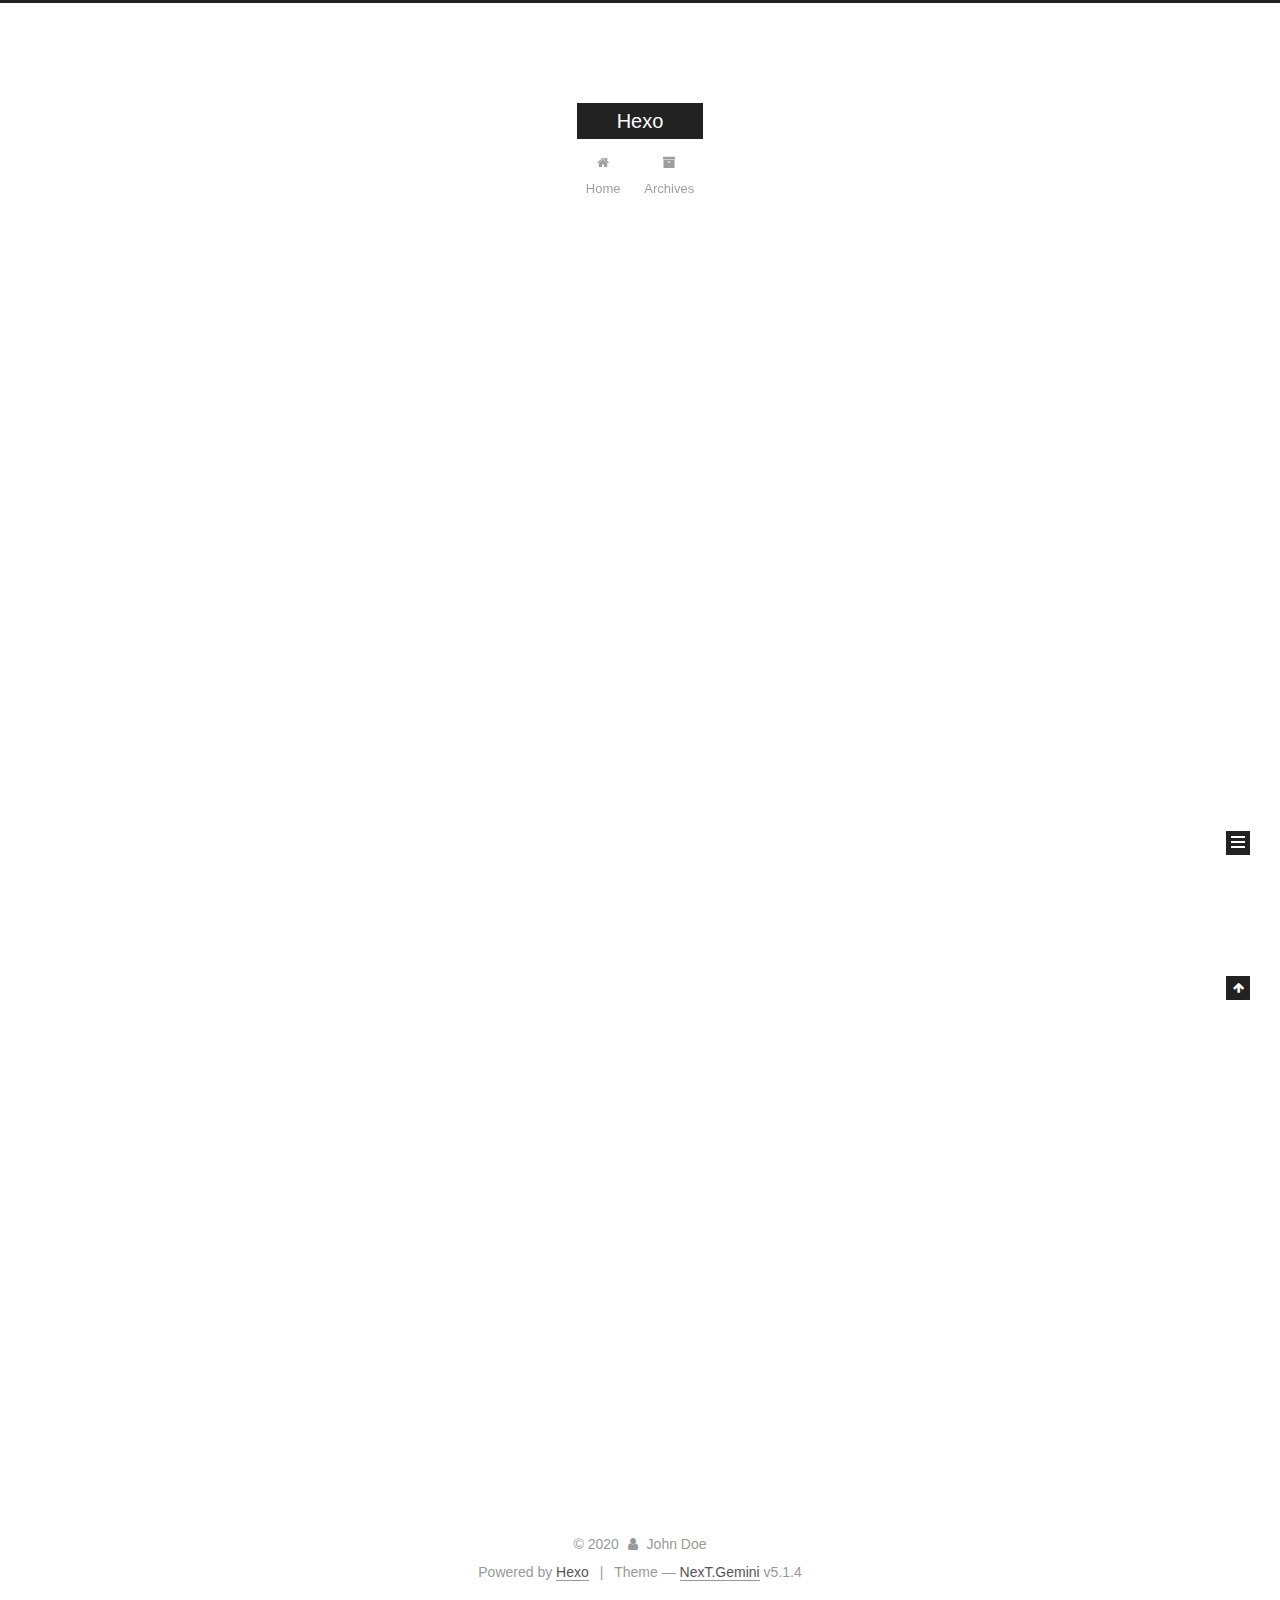
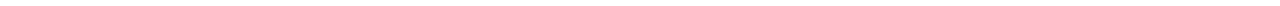
==== commit 3665749c: "Site updated: 2020-03-19 11:18:40" ====
--- a/index.html
+++ b/index.html
@@ -5,7 +5,7 @@
   
 
 
-<html class="theme-next muse use-motion" lang="en">
+<html class="theme-next gemini use-motion" lang="en">
 <head>
   <meta charset="UTF-8"/>
 <meta http-equiv="X-UA-Compatible" content="IE=edge" />
@@ -93,7 +93,7 @@
   var NexT = window.NexT || {};
   var CONFIG = {
     root: '/',
-    scheme: 'Muse',
+    scheme: 'Gemini',
     version: '5.1.4',
     sidebar: {"position":"left","display":"post","offset":12,"b2t":false,"scrollpercent":false,"onmobile":false},
     fancybox: true,
@@ -572,7 +572,7 @@
 
 
 
-  <div class="theme-info">Theme &mdash; <a class="theme-link" target="_blank" href="https://github.com/iissnan/hexo-theme-next">NexT.Muse</a> v5.1.4</div>
+  <div class="theme-info">Theme &mdash; <a class="theme-link" target="_blank" href="https://github.com/iissnan/hexo-theme-next">NexT.Gemini</a> v5.1.4</div>
 
 
 
@@ -672,6 +672,13 @@
   
   
 
+
+  <script type="text/javascript" src="/js/src/affix.js?v=5.1.4"></script>
+
+  <script type="text/javascript" src="/js/src/schemes/pisces.js?v=5.1.4"></script>
+
+
+
   
 
   
--- a/css/main.css
+++ b/css/main.css
@@ -1822,7 +1822,7 @@
   width: 4px;
   height: 4px;
   border-radius: 50%;
-  background: #d217ff;
+  background: #9c9aff;
 }
 .links-of-blogroll {
   font-size: 13px;
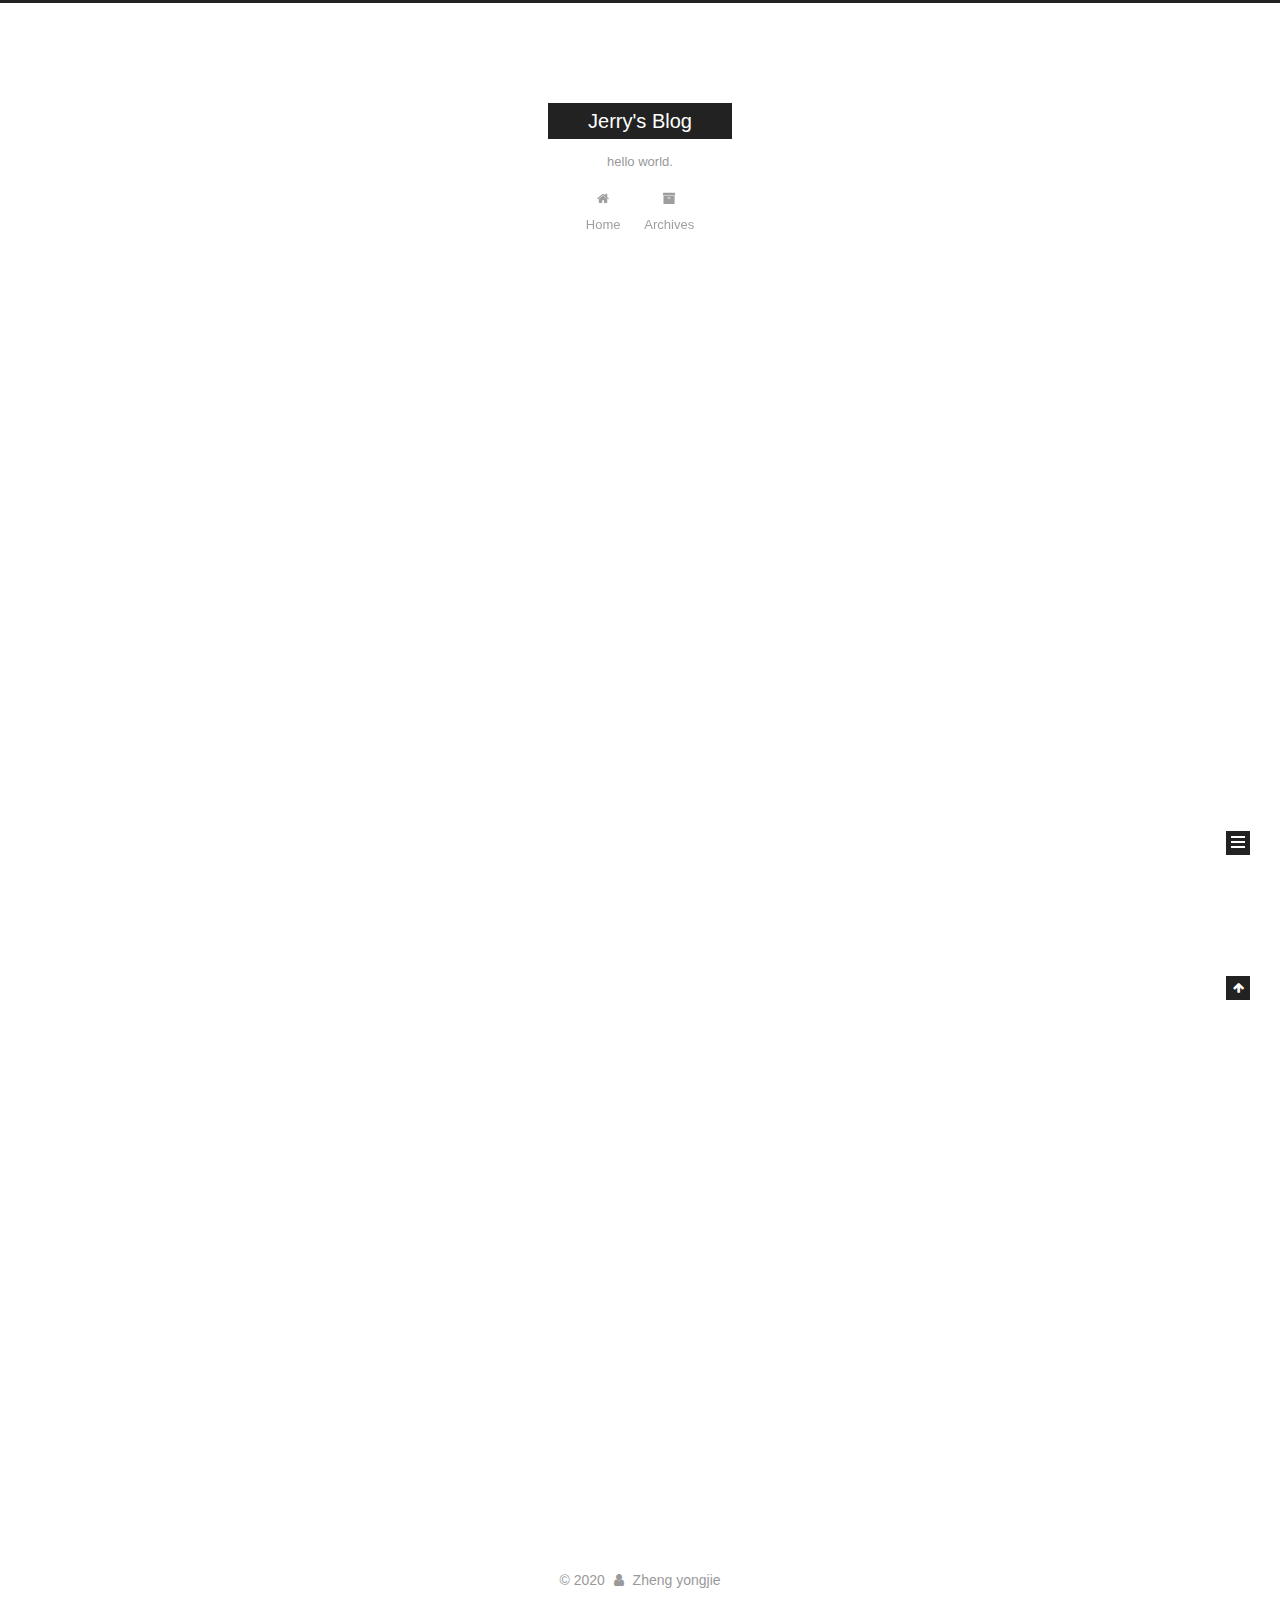
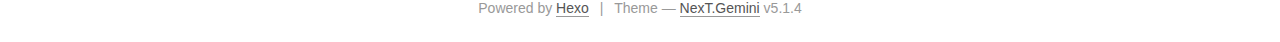
==== commit d2e14ffd: "Site updated: 2020-03-19 11:25:17" ====
--- a/index.html
+++ b/index.html
@@ -5,7 +5,7 @@
   
 
 
-<html class="theme-next gemini use-motion" lang="en">
+<html class="theme-next gemini use-motion" lang="zh-hans">
 <head>
   <meta charset="UTF-8"/>
 <meta http-equiv="X-UA-Compatible" content="IE=edge" />
@@ -79,12 +79,13 @@
 
 
 
+<meta name="description" content="JerryZheng">
 <meta property="og:type" content="website">
-<meta property="og:title" content="Hexo">
+<meta property="og:title" content="Jerry&#39;s Blog">
 <meta property="og:url" content="http://yoursite.com/index.html">
-<meta property="og:site_name" content="Hexo">
-<meta property="og:locale" content="en_US">
-<meta property="article:author" content="John Doe">
+<meta property="og:site_name" content="Jerry&#39;s Blog">
+<meta property="og:description" content="JerryZheng">
+<meta property="article:author" content="Zheng yongjie">
 <meta name="twitter:card" content="summary">
 
 
@@ -121,7 +122,7 @@
 
 
 
-  <title>Hexo</title>
+  <title>Jerry's Blog</title>
   
 
 
@@ -133,7 +134,7 @@
 
 <meta name="generator" content="Hexo 4.2.0"></head>
 
-<body itemscope itemtype="http://schema.org/WebPage" lang="en">
+<body itemscope itemtype="http://schema.org/WebPage" lang="zh-hans">
 
   
   
@@ -152,12 +153,12 @@
     <div class="custom-logo-site-title">
       <a href="/"  class="brand" rel="start">
         <span class="logo-line-before"><i></i></span>
-        <span class="site-title">Hexo</span>
+        <span class="site-title">Jerry's Blog</span>
         <span class="logo-line-after"><i></i></span>
       </a>
     </div>
       
-        <p class="site-subtitle"></p>
+        <p class="site-subtitle">hello world.</p>
       
   </div>
 
@@ -232,13 +233,13 @@
     <link itemprop="mainEntityOfPage" href="http://yoursite.com/2020/03/19/test-my-site/">
 
     <span hidden itemprop="author" itemscope itemtype="http://schema.org/Person">
-      <meta itemprop="name" content="John Doe">
+      <meta itemprop="name" content="Zheng yongjie">
       <meta itemprop="description" content="">
       <meta itemprop="image" content="/images/avatar.gif">
     </span>
 
     <span hidden itemprop="publisher" itemscope itemtype="http://schema.org/Organization">
-      <meta itemprop="name" content="Hexo">
+      <meta itemprop="name" content="Jerry's Blog">
     </span>
 
     
@@ -351,13 +352,13 @@
     <link itemprop="mainEntityOfPage" href="http://yoursite.com/2020/03/18/hello-world/">
 
     <span hidden itemprop="author" itemscope itemtype="http://schema.org/Person">
-      <meta itemprop="name" content="John Doe">
+      <meta itemprop="name" content="Zheng yongjie">
       <meta itemprop="description" content="">
       <meta itemprop="image" content="/images/avatar.gif">
     </span>
 
     <span hidden itemprop="publisher" itemscope itemtype="http://schema.org/Organization">
-      <meta itemprop="name" content="Hexo">
+      <meta itemprop="name" content="Jerry's Blog">
     </span>
 
     
@@ -502,8 +503,8 @@
         <div class="site-overview">
           <div class="site-author motion-element" itemprop="author" itemscope itemtype="http://schema.org/Person">
             
-              <p class="site-author-name" itemprop="name">John Doe</p>
-              <p class="site-description motion-element" itemprop="description"></p>
+              <p class="site-author-name" itemprop="name">Zheng yongjie</p>
+              <p class="site-description motion-element" itemprop="description">JerryZheng</p>
           </div>
 
           <nav class="site-state motion-element">
@@ -558,7 +559,7 @@
   <span class="with-love">
     <i class="fa fa-user"></i>
   </span>
-  <span class="author" itemprop="copyrightHolder">John Doe</span>
+  <span class="author" itemprop="copyrightHolder">Zheng yongjie</span>
 
   
 </div>
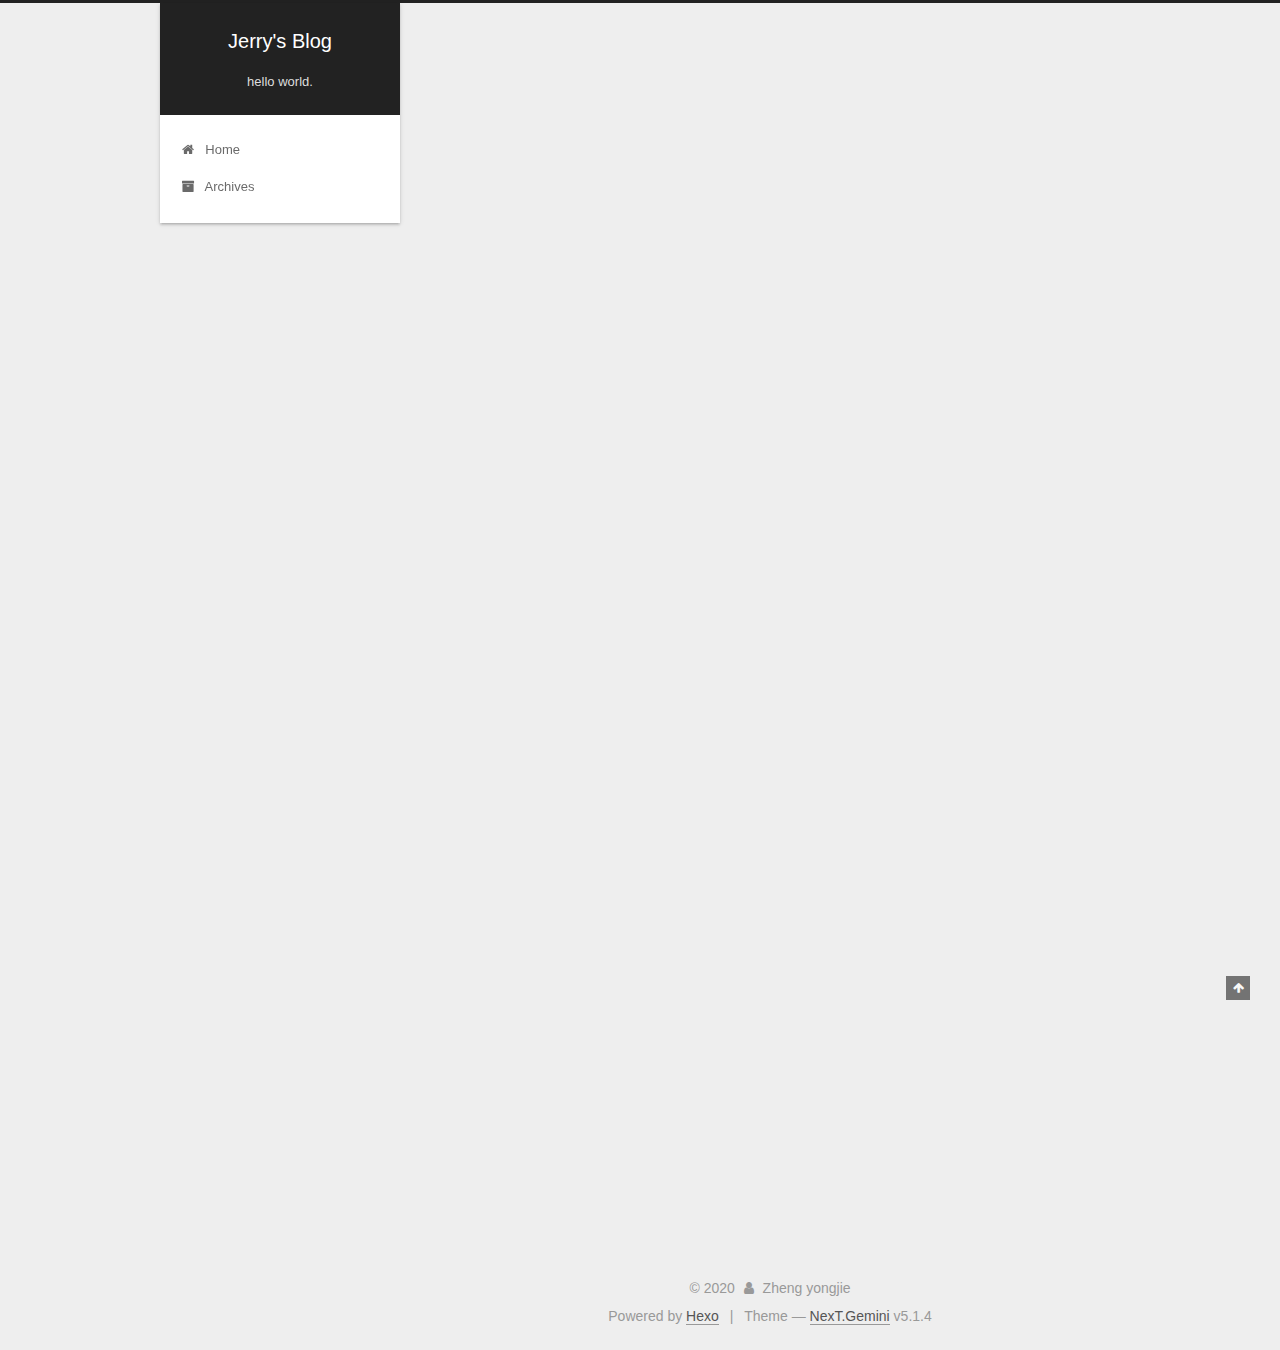
==== commit 6cfebb74: "Site updated: 2020-03-19 11:32:59" ====
--- a/index.html
+++ b/index.html
@@ -5,7 +5,7 @@
   
 
 
-<html class="theme-next gemini use-motion" lang="zh-hans">
+<html class="theme-next gemini use-motion" lang="en">
 <head>
   <meta charset="UTF-8"/>
 <meta http-equiv="X-UA-Compatible" content="IE=edge" />
@@ -85,6 +85,7 @@
 <meta property="og:url" content="http://yoursite.com/index.html">
 <meta property="og:site_name" content="Jerry&#39;s Blog">
 <meta property="og:description" content="JerryZheng">
+<meta property="og:locale" content="en_US">
 <meta property="article:author" content="Zheng yongjie">
 <meta name="twitter:card" content="summary">
 
@@ -134,7 +135,7 @@
 
 <meta name="generator" content="Hexo 4.2.0"></head>
 
-<body itemscope itemtype="http://schema.org/WebPage" lang="zh-hans">
+<body itemscope itemtype="http://schema.org/WebPage" lang="en">
 
   
   
--- a/css/main.css
+++ b/css/main.css
@@ -189,7 +189,7 @@
   font-size: 14px;
   line-height: 2;
   color: #555;
-  background: #fff;
+  background: #eee;
 }
 @media (max-width: 767px) {
   body {
@@ -445,7 +445,7 @@
 .header-inner {
   margin: 0 auto;
   padding: 100px 0 70px;
-  width: 700px;
+  width: calc(100% - 252px);
 }
 @media (min-width: 1600px) {
   .container .header-inner {
@@ -457,7 +457,7 @@
 }
 .main-inner {
   margin: 0 auto;
-  width: 700px;
+  width: calc(100% - 252px);
 }
 @media (min-width: 1600px) {
   .container .main-inner {
@@ -474,7 +474,7 @@
 .footer-inner {
   box-sizing: border-box;
   margin: 20px auto;
-  width: 700px;
+  width: calc(100% - 252px);
 }
 @media (min-width: 1600px) {
   .container .footer-inner {
@@ -653,8 +653,8 @@
 @media (min-width: 992px) {
   .full-image.full-image.full-image.full-image {
     max-width: none;
-    width: 110%;
-    margin: 25px -5%;
+    width: 118%;
+    margin: 0 -9%;
   }
 }
 .blockquote-center,
@@ -940,11 +940,11 @@
   display: inline-block;
   padding: 0 20px;
   font-size: 14px;
-  color: #fff;
-  background: #222;
-  border: 2px solid #222;
+  color: #555;
+  background: #fff;
+  border: 2px solid #555;
   text-decoration: none;
-  border-radius: 0;
+  border-radius: 2px;
   transition-property: background-color;
   transition-duration: 0.2s;
   transition-timing-function: ease-in-out;
@@ -953,8 +953,8 @@
 }
 .btn:hover {
   border-color: #222;
-  color: #222;
-  background: #fff;
+  color: #fff;
+  background: #222;
 }
 .btn +.btn {
   margin: 0 0 8px 8px;
@@ -1066,7 +1066,7 @@
   width: 24px;
   background: #222;
   font-size: 12px;
-  opacity: 1;
+  opacity: 0.6;
   color: #fff;
   cursor: pointer;
   text-align: center;
@@ -1087,7 +1087,7 @@
   }
 }
 .back-to-top.back-to-top-on {
-  bottom: 19px;
+  bottom: 30px;
 }
 .header {
   background: transparent;
@@ -1136,7 +1136,7 @@
 .site-subtitle {
   margin-top: 10px;
   font-size: 13px;
-  color: #999;
+  color: #ddd;
 }
 .use-motion .brand {
   opacity: 0;
@@ -1209,7 +1209,8 @@
   transition-timing-function: ease-in-out;
   transition-delay: 0s;
 }
-.menu .menu-item a:hover {
+.menu .menu-item a:hover,
+.menu-item-active a {
   border-bottom-color: #222;
 }
 .menu .menu-item .fa {
@@ -1738,20 +1739,20 @@
   display: block;
   margin: 0 auto;
   padding: 2px;
-  max-width: 96px;
+  max-width: 120px;
   height: auto;
-  border: 2px solid #333;
+  border: 1px solid #eee;
 }
 .site-author-name {
-  margin: 5px 0 0;
+  margin: 0;
   text-align: center;
-  color: #f5f5f5;
-  font-weight: normal;
+  color: #222;
+  font-weight: 600;
 }
 .site-description {
-  margin-top: 5px;
+  margin-top: 0;
   text-align: center;
-  font-size: 14px;
+  font-size: 13px;
   color: #999;
 }
 .site-state {
@@ -1763,7 +1764,7 @@
 .site-state-item {
   display: inline-block;
   padding: 0 15px;
-  border-left: 1px solid #333;
+  border-left: 1px solid #eee;
 }
 .site-state-item:first-child {
   border-left: none;
@@ -1776,11 +1777,11 @@
   text-align: center;
   color: inherit;
   font-weight: 600;
-  font-size: 18px;
+  font-size: 16px;
 }
 .site-state-item-name {
   font-size: 13px;
-  color: inherit;
+  color: #999;
 }
 .feed-link {
   margin-top: 20px;
@@ -1822,7 +1823,7 @@
   width: 4px;
   height: 4px;
   border-radius: 50%;
-  background: #9c9aff;
+  background: #544bff;
 }
 .links-of-blogroll {
   font-size: 13px;
@@ -1860,7 +1861,7 @@
   color: #555;
 }
 .sidebar-nav li:hover {
-  color: #f5f5f5;
+  color: #fc6423;
 }
 .page-post-detail .sidebar-nav-toc {
   padding: 0 5px;
@@ -1869,11 +1870,11 @@
   margin-left: 10px;
 }
 .sidebar-nav .sidebar-nav-active {
-  color: #87daff;
-  border-bottom-color: #87daff;
+  color: #fc6423;
+  border-bottom-color: #fc6423;
 }
 .sidebar-nav .sidebar-nav-active:hover {
-  color: #87daff;
+  color: #fc6423;
 }
 .sidebar-panel {
   display: none;
@@ -1906,12 +1907,12 @@
   transition-timing-function: ease-in-out;
   transition-delay: 0s;
   transition-property: all;
-  color: #999;
-  border-bottom-color: #555;
+  color: #666;
+  border-bottom-color: #ccc;
 }
 .post-toc ol a:hover {
-  color: #ccc;
-  border-bottom-color: #ccc;
+  color: #000;
+  border-bottom-color: #000;
 }
 .post-toc .nav-item {
   overflow: hidden;
@@ -1933,14 +1934,14 @@
   display: block;
 }
 .post-toc .nav .active > a {
-  color: #87daff;
-  border-bottom-color: #87daff;
+  color: #fc6423;
+  border-bottom-color: #fc6423;
 }
 .post-toc .nav .active-current > a {
-  color: #87daff;
+  color: #fc6423;
 }
 .post-toc .nav .active-current > a:hover {
-  color: #87daff;
+  color: #fc6423;
 }
 .footer {
   font-size: 14px;
@@ -2580,83 +2581,543 @@
   }
 }
 .page-post-detail .sidebar-toggle-line {
-  background: #87daff;
+  background: #fc6423;
 }
 .page-post-detail .comments {
   overflow: hidden;
 }
-@media (max-width: 767px) {
-  .header-inner,
-  .container .main-inner,
+.header {
+  position: relative;
+  margin: 0 auto;
+  width: 75%;
+}
+@media (min-width: 768px) and (max-width: 991px) {
+  .header {
+    width: auto;
+  }
+}
+@media (max-width: 767px) {
+  .header {
+    width: auto;
+  }
+}
+.header-inner {
+  position: absolute;
+  top: 0;
+  overflow: hidden;
+  padding: 0;
+  width: 240px;
+  background: #fff;
+  box-shadow: 0 2px 2px 0 rgba(0,0,0,0.12), 0 3px 1px -2px rgba(0,0,0,0.06), 0 1px 5px 0 rgba(0,0,0,0.12);
+  border-radius: initial;
+}
+@media (min-width: 1600px) {
+  .container .header-inner {
+    width: 240px;
+  }
+}
+@media (min-width: 768px) and (max-width: 991px) {
+  .header-inner {
+    position: relative;
+    width: auto;
+    border-radius: initial;
+  }
+}
+@media (max-width: 767px) {
+  .header-inner {
+    position: relative;
+    width: auto;
+    border-radius: initial;
+  }
+}
+.main:before,
+.main:after {
+  content: " ";
+  display: table;
+}
+.main:after {
+  clear: both;
+}
+@media (min-width: 768px) and (max-width: 991px) {
+  .main {
+    padding-bottom: 100px;
+  }
+}
+@media (max-width: 767px) {
+  .main {
+    padding-bottom: 100px;
+  }
+}
+.container .main-inner {
+  width: 75%;
+}
+@media (min-width: 768px) and (max-width: 991px) {
+  .container .main-inner {
+    width: auto;
+  }
+}
+@media (max-width: 767px) {
+  .container .main-inner {
+    width: auto;
+  }
+}
+.content-wrap {
+  float: right;
+  box-sizing: border-box;
+  padding: 40px;
+  width: calc(100% - 252px);
+  background: #fff;
+  min-height: 700px;
+  box-shadow: 0 2px 2px 0 rgba(0,0,0,0.12), 0 3px 1px -2px rgba(0,0,0,0.06), 0 1px 5px 0 rgba(0,0,0,0.12);
+  border-radius: initial;
+}
+@media (min-width: 768px) and (max-width: 991px) {
+  .content-wrap {
+    width: 100%;
+    padding: 20px;
+    border-radius: initial;
+  }
+}
+@media (max-width: 767px) {
+  .content-wrap {
+    width: 100%;
+    padding: 20px;
+    min-height: auto;
+    border-radius: initial;
+  }
+}
+.sidebar {
+  position: static;
+  float: left;
+  margin-top: 300px;
+  width: 240px;
+  background: #eee;
+  box-shadow: none;
+}
+@media (min-width: 768px) and (max-width: 991px) {
+  .sidebar {
+    display: none;
+  }
+}
+@media (max-width: 767px) {
+  .sidebar {
+    display: none;
+  }
+}
+.sidebar-toggle {
+  display: none;
+}
+.footer-inner {
+  width: 75%;
+  padding-left: 260px;
+}
+@media (min-width: 768px) and (max-width: 991px) {
   .footer-inner {
     width: auto;
-  }
-}
-embed {
-  display: block;
-  margin: 0px auto 25px auto;
-}
-.custom-logo .site-meta-headline {
-  text-align: center;
-}
-.custom-logo .brand {
+    padding-left: 0 !important;
+    padding-right: 0 !important;
+  }
+}
+@media (max-width: 767px) {
+  .footer-inner {
+    width: auto;
+    padding-left: 0 !important;
+    padding-right: 0 !important;
+  }
+}
+.sidebar-position-right .header-inner {
+  right: 0;
+}
+.sidebar-position-right .content-wrap {
+  float: left;
+}
+.sidebar-position-right .sidebar {
+  float: right;
+}
+.sidebar-position-right .footer-inner {
+  padding-left: 0;
+  padding-right: 260px;
+}
+.site-brand-wrapper {
+  position: relative;
+}
+.site-meta {
+  padding: 20px 0;
+  color: #fff;
+  background: #222;
+}
+@media (min-width: 768px) and (max-width: 991px) {
+  .site-meta {
+    box-shadow: 0 0 16px rgba(0,0,0,0.5);
+  }
+}
+@media (max-width: 767px) {
+  .site-meta {
+    box-shadow: 0 0 16px rgba(0,0,0,0.5);
+  }
+}
+.brand {
+  padding: 0;
   background: none;
 }
-.custom-logo .site-title {
-  margin: 10px auto 0;
-  font-size: 24px;
-  color: #222;
-}
-.custom-logo .site-title a {
-  border: none;
-}
-.custom-logo-image {
-  margin: 0 auto;
-  padding: 5px;
-  max-width: 150px;
-  background: #fff;
-}
-@media (max-width: 767px) {
-  .site-nav {
-    position: absolute;
-    left: 0;
-    top: 52px;
-    margin: 0;
-    width: 100%;
-    padding: 0;
-    background: #fff;
-    border-bottom: 1px solid #ddd;
-    z-index: 1030;
-  }
-}
-@media (max-width: 767px) {
-  .menu {
-    text-align: left;
-  }
-}
-@media (max-width: 767px) {
-  .menu .menu-item {
-    display: block;
-    margin: 0 10px;
-    vertical-align: top;
-  }
-}
-@media (max-width: 767px) {
-  .menu .menu-item br {
-    display: none;
-  }
-}
-@media (max-width: 767px) {
-  .menu .menu-item a {
-    padding: 5px 10px;
-  }
-}
-.menu .menu-item .fa {
-  margin-right: 0;
+.brand:hover {
+  color: #fff;
+}
+.site-subtitle {
+  margin: 10px 10px 0;
+  font-weight: initial;
 }
 .site-search form {
   display: none;
 }
+.site-nav {
+  border-top: none;
+}
+@media (min-width: 768px) and (max-width: 991px) {
+  .site-nav {
+    display: none !important;
+  }
+}
+@media (min-width: 768px) and (max-width: 991px) {
+  .site-nav-on {
+    display: block !important;
+  }
+}
+.menu .menu-item {
+  display: block;
+  margin: 0;
+}
+.menu .menu-item a {
+  position: relative;
+  box-sizing: border-box;
+  padding: 5px 20px;
+  text-align: left;
+  line-height: inherit;
+  transition-property: background-color;
+  transition-duration: 0.2s;
+  transition-timing-function: ease-in-out;
+  transition-delay: 0s;
+}
+.menu .menu-item a:hover,
+.menu-item-active a {
+  background: #f9f9f9;
+  border-bottom-color: #fff;
+}
+.menu .menu-item br {
+  display: none;
+}
+.menu-item-active a:after {
+  content: " ";
+  position: absolute;
+  top: 50%;
+  margin-top: -3px;
+  right: 15px;
+  width: 6px;
+  height: 6px;
+  border-radius: 50%;
+  background-color: #bbb;
+}
+.btn-bar {
+  background-color: #fff;
+}
+.site-nav-toggle {
+  left: 20px;
+  top: 50%;
+  -webkit-transform: translateY(-50%);
+  -webkit-transform: translateY(-50%);
+  -moz-transform: translateY(-50%);
+  -ms-transform: translateY(-50%);
+  -o-transform: translateY(-50%);
+  transform: translateY(-50%);
+}
+@media (min-width: 768px) and (max-width: 991px) {
+  .site-nav-toggle {
+    display: block;
+  }
+}
+.use-motion .sidebar .motion-element {
+  opacity: 1;
+}
+.sidebar {
+  margin-left: -100%;
+  right: auto;
+  bottom: auto;
+  -webkit-transform: none;
+}
+.sidebar-inner {
+  box-sizing: border-box;
+  width: 240px;
+  color: #555;
+  background: #fff;
+  box-shadow: 0 2px 2px 0 rgba(0,0,0,0.12), 0 3px 1px -2px rgba(0,0,0,0.06), 0 1px 5px 0 rgba(0,0,0,0.12), 0 -1px 0.5px 0 rgba(0,0,0,0.09);
+  border-radius: initial;
+  opacity: 0;
+}
+.sidebar-inner.affix {
+  position: fixed;
+  top: 12px;
+}
+.sidebar-inner.affix-bottom {
+  position: absolute;
+}
+.site-overview {
+  text-align: left;
+}
+.site-author:before,
+.site-author:after {
+  content: " ";
+  display: table;
+}
+.site-author:after {
+  clear: both;
+}
+.sidebar a {
+  color: #555;
+}
+.sidebar a:hover {
+  color: #222;
+}
+.site-state-item {
+  padding: 0 10px;
+}
+.links-of-author-item a:before {
+  display: none;
+}
+.links-of-author-item a {
+  border-bottom: none;
+  text-decoration: underline;
+}
+.feed-link {
+  border-top: 1px dotted #ccc;
+  border-bottom: 1px dotted #ccc;
+  text-align: center;
+}
+.feed-link a {
+  display: block;
+  color: #fc6423;
+  border: none;
+}
+.feed-link a:hover {
+  background: none;
+  color: #e34603;
+}
+.feed-link a:hover i {
+  color: #e34603;
+}
+.links-of-author {
+  display: flex;
+  flex-wrap: wrap;
+  justify-content: center;
+}
+.links-of-author-item {
+  margin: 5px 0 0;
+  width: 50%;
+}
+.links-of-author-item a {
+  max-width: 216px;
+  box-sizing: border-box;
+  display: inline-block;
+  margin-right: 0;
+  margin-bottom: 0;
+  padding: 0 5px;
+  overflow: hidden;
+  white-space: nowrap;
+  text-overflow: ellipsis;
+}
+.links-of-author-item a {
+  display: block;
+  text-decoration: none;
+}
+.links-of-author-item a:hover {
+  border-radius: 4px;
+  background: #eee;
+}
+.links-of-author-item .fa {
+  margin-right: 2px;
+  font-size: 16px;
+}
+.links-of-author-item .fa-globe {
+  font-size: 15px;
+}
+.links-of-blogroll {
+  text-align: center;
+  margin-top: 20px;
+  padding: 3px 0 0;
+  border-top: 1px dotted #ccc;
+}
+.links-of-blogroll-title {
+  margin-top: 0;
+}
+.links-of-blogroll-item {
+  padding: 0;
+}
+.links-of-blogroll-inline:before,
+.links-of-blogroll-inline:after {
+  content: " ";
+  display: table;
+}
+.links-of-blogroll-inline:after {
+  clear: both;
+}
 .links-of-blogroll-inline .links-of-blogroll-item {
-  display: inline-block;
-}
+  margin: 5px 0 0;
+  width: 50%;
+  display: inline-block;
+  width: unset;
+}
+.links-of-blogroll-inline .links-of-blogroll-item a {
+  max-width: 216px;
+  box-sizing: border-box;
+  display: inline-block;
+  margin-right: 0;
+  margin-bottom: 0;
+  padding: 0 5px;
+  overflow: hidden;
+  white-space: nowrap;
+  text-overflow: ellipsis;
+}
+.content-wrap {
+  padding: initial;
+  background: initial;
+  box-shadow: initial;
+  border-radius: initial;
+}
+.post-block {
+  padding: 40px;
+  background: #fff;
+  box-shadow: 0 2px 2px 0 rgba(0,0,0,0.12), 0 3px 1px -2px rgba(0,0,0,0.06), 0 1px 5px 0 rgba(0,0,0,0.12);
+  border-radius: initial;
+}
+#posts > article + article .post-block {
+  margin-top: 12px;
+  box-shadow: 0 2px 2px 0 rgba(0,0,0,0.12), 0 3px 1px -2px rgba(0,0,0,0.06), 0 1px 5px 0 rgba(0,0,0,0.12), 0 -1px 0.5px 0 rgba(0,0,0,0.09);
+  border-radius: initial;
+}
+.comments {
+  padding: 40px;
+  margin: initial;
+  margin-top: 12px;
+  background: #fff;
+  box-shadow: 0 2px 2px 0 rgba(0,0,0,0.12), 0 3px 1px -2px rgba(0,0,0,0.06), 0 1px 5px 0 rgba(0,0,0,0.12), 0 -1px 0.5px 0 rgba(0,0,0,0.09);
+  border-radius: initial;
+}
+.posts-expand {
+  padding-top: initial;
+}
+.post-nav-divider {
+  width: 4%;
+}
+.post-nav-item {
+  width: 48%;
+}
+.post-eof,
+.post-spread {
+  display: none !important;
+}
+.pagination {
+  margin: 12px 0 0;
+  border-top: initial;
+  background: #fff;
+  box-shadow: 0 2px 2px 0 rgba(0,0,0,0.12), 0 3px 1px -2px rgba(0,0,0,0.06), 0 1px 5px 0 rgba(0,0,0,0.12), 0 -1px 0.5px 0 rgba(0,0,0,0.09);
+  border-radius: initial;
+  padding: 10px 0 10px;
+}
+.pagination .prev,
+.pagination .next,
+.pagination .page-number {
+  margin-bottom: initial;
+  top: initial;
+}
+.main {
+  padding-bottom: initial;
+}
+.footer {
+  bottom: auto;
+}
+.post-header h1,
+.post-header h2 {
+  margin: initial;
+}
+.posts-expand .post-title-link {
+  line-height: inherit;
+}
+.posts-expand .post-title {
+  font-size: 1.7em;
+}
+.post-body h1 {
+  font-size: 1.6em;
+  border-bottom: 1px solid #eee;
+}
+.post-body h2 {
+  font-size: 1.45em;
+  border-bottom: 1px solid #eee;
+}
+.post-body h3 {
+  font-size: 1.3em;
+  border-bottom: 1px dotted #eee;
+}
+.post-body h4 {
+  font-size: 1.2em;
+}
+.post-body h5 {
+  font-size: 1.07em;
+}
+.post-body h6 {
+  font-size: 1.03em;
+}
+@media (min-width: 768px) and (max-width: 991px) {
+  .content-wrap {
+    padding: 10px;
+  }
+  .posts-expand {
+    margin: initial;
+  }
+  .posts-expand .post-button {
+    margin-top: 20px;
+  }
+  .post-block {
+    padding: 20px;
+    box-shadow: 0 2px 2px 0 rgba(0,0,0,0.12), 0 3px 1px -2px rgba(0,0,0,0.06), 0 1px 5px 0 rgba(0,0,0,0.12), 0 -1px 0.5px 0 rgba(0,0,0,0.09);
+    border-radius: initial;
+  }
+  #posts > article + article .post-block {
+    margin-top: 10px;
+  }
+  .comments {
+    margin-top: 10px;
+    padding: 10px 20px;
+  }
+  .pagination {
+    margin: 10px 0 0;
+  }
+}
+@media (max-width: 767px) {
+  .content-wrap {
+    padding: 8px;
+  }
+  .posts-expand {
+    margin: initial;
+  }
+  .posts-expand .post-button {
+    margin-top: 12px;
+  }
+  .posts-expand img {
+    padding: initial !important;
+  }
+  .post-block {
+    padding: 12px;
+    min-height: auto;
+    box-shadow: 0 2px 2px 0 rgba(0,0,0,0.12), 0 3px 1px -2px rgba(0,0,0,0.06), 0 1px 5px 0 rgba(0,0,0,0.12), 0 -1px 0.5px 0 rgba(0,0,0,0.09);
+    border-radius: initial;
+  }
+  #posts > article + article .post-block {
+    margin-top: 8px;
+  }
+  .comments {
+    margin-top: 8px;
+    padding: 0 12px;
+  }
+  .pagination {
+    margin: 8px 0 0;
+  }
+}
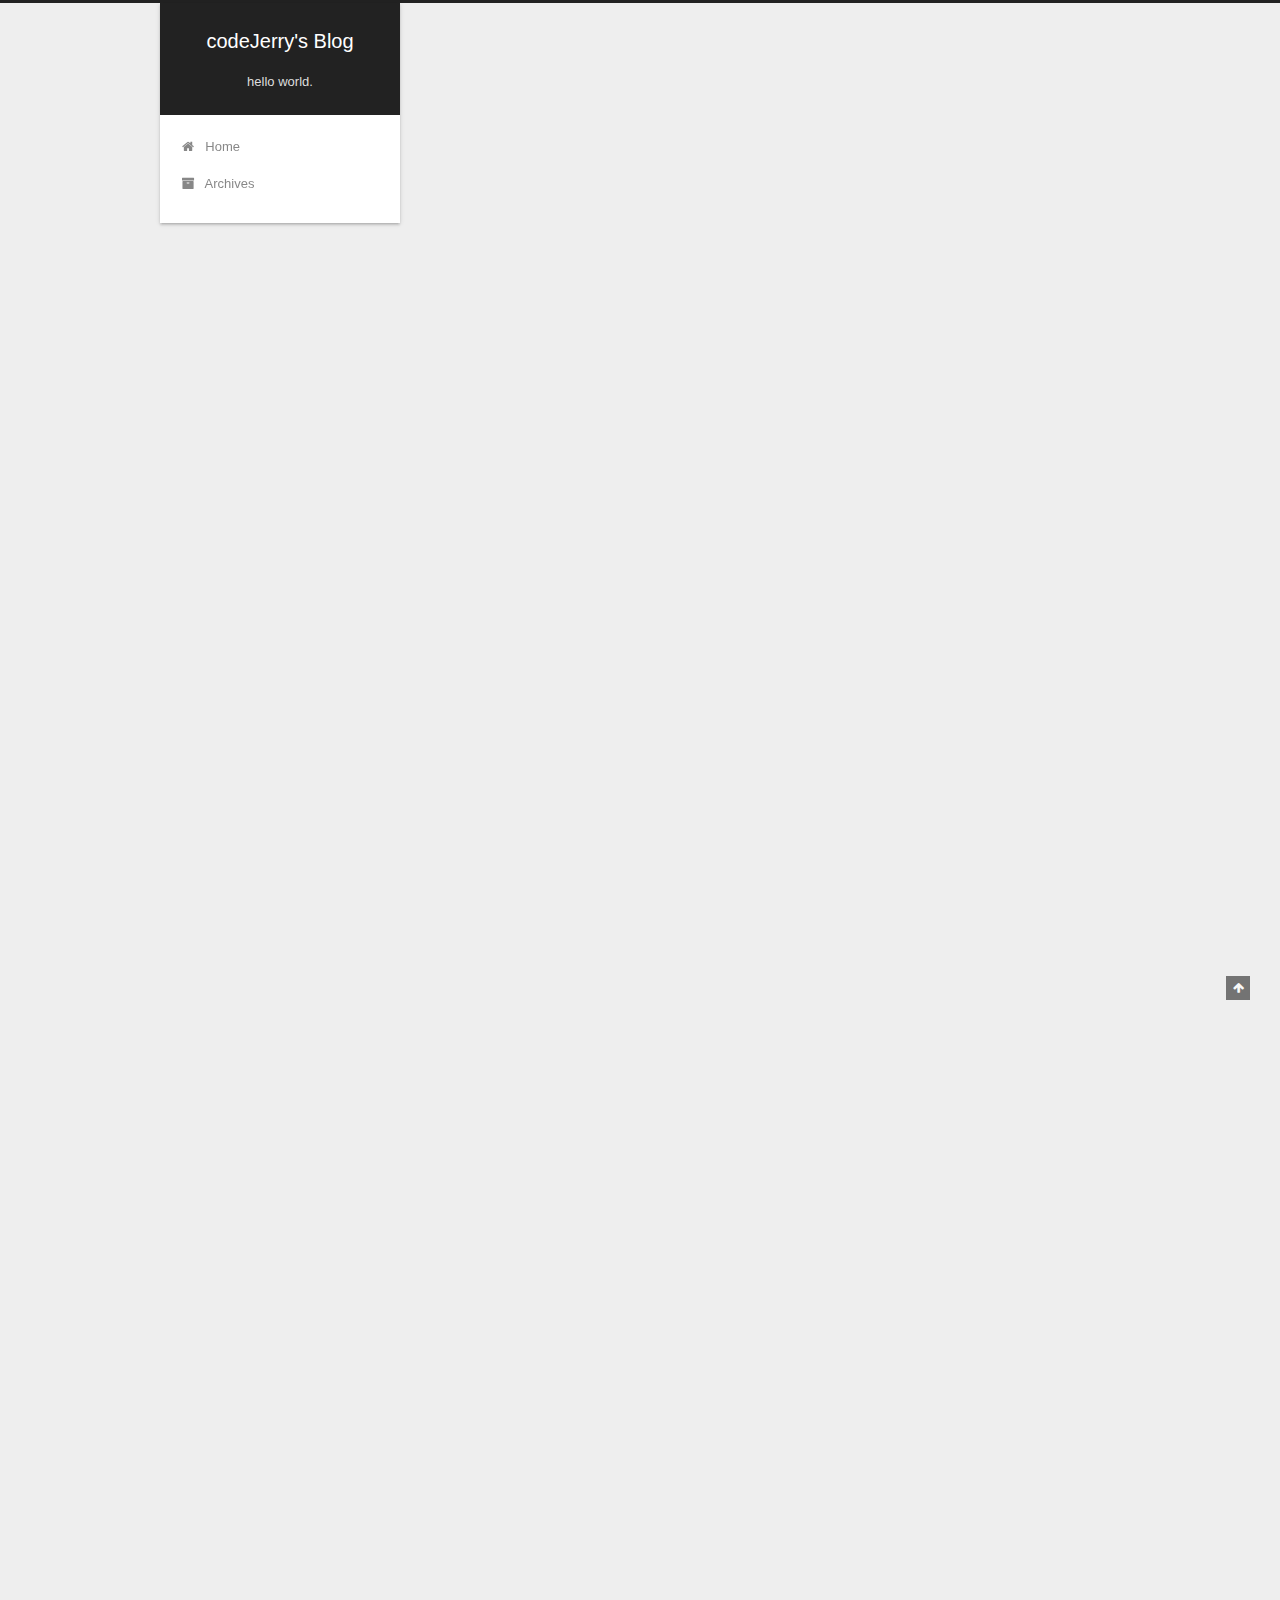
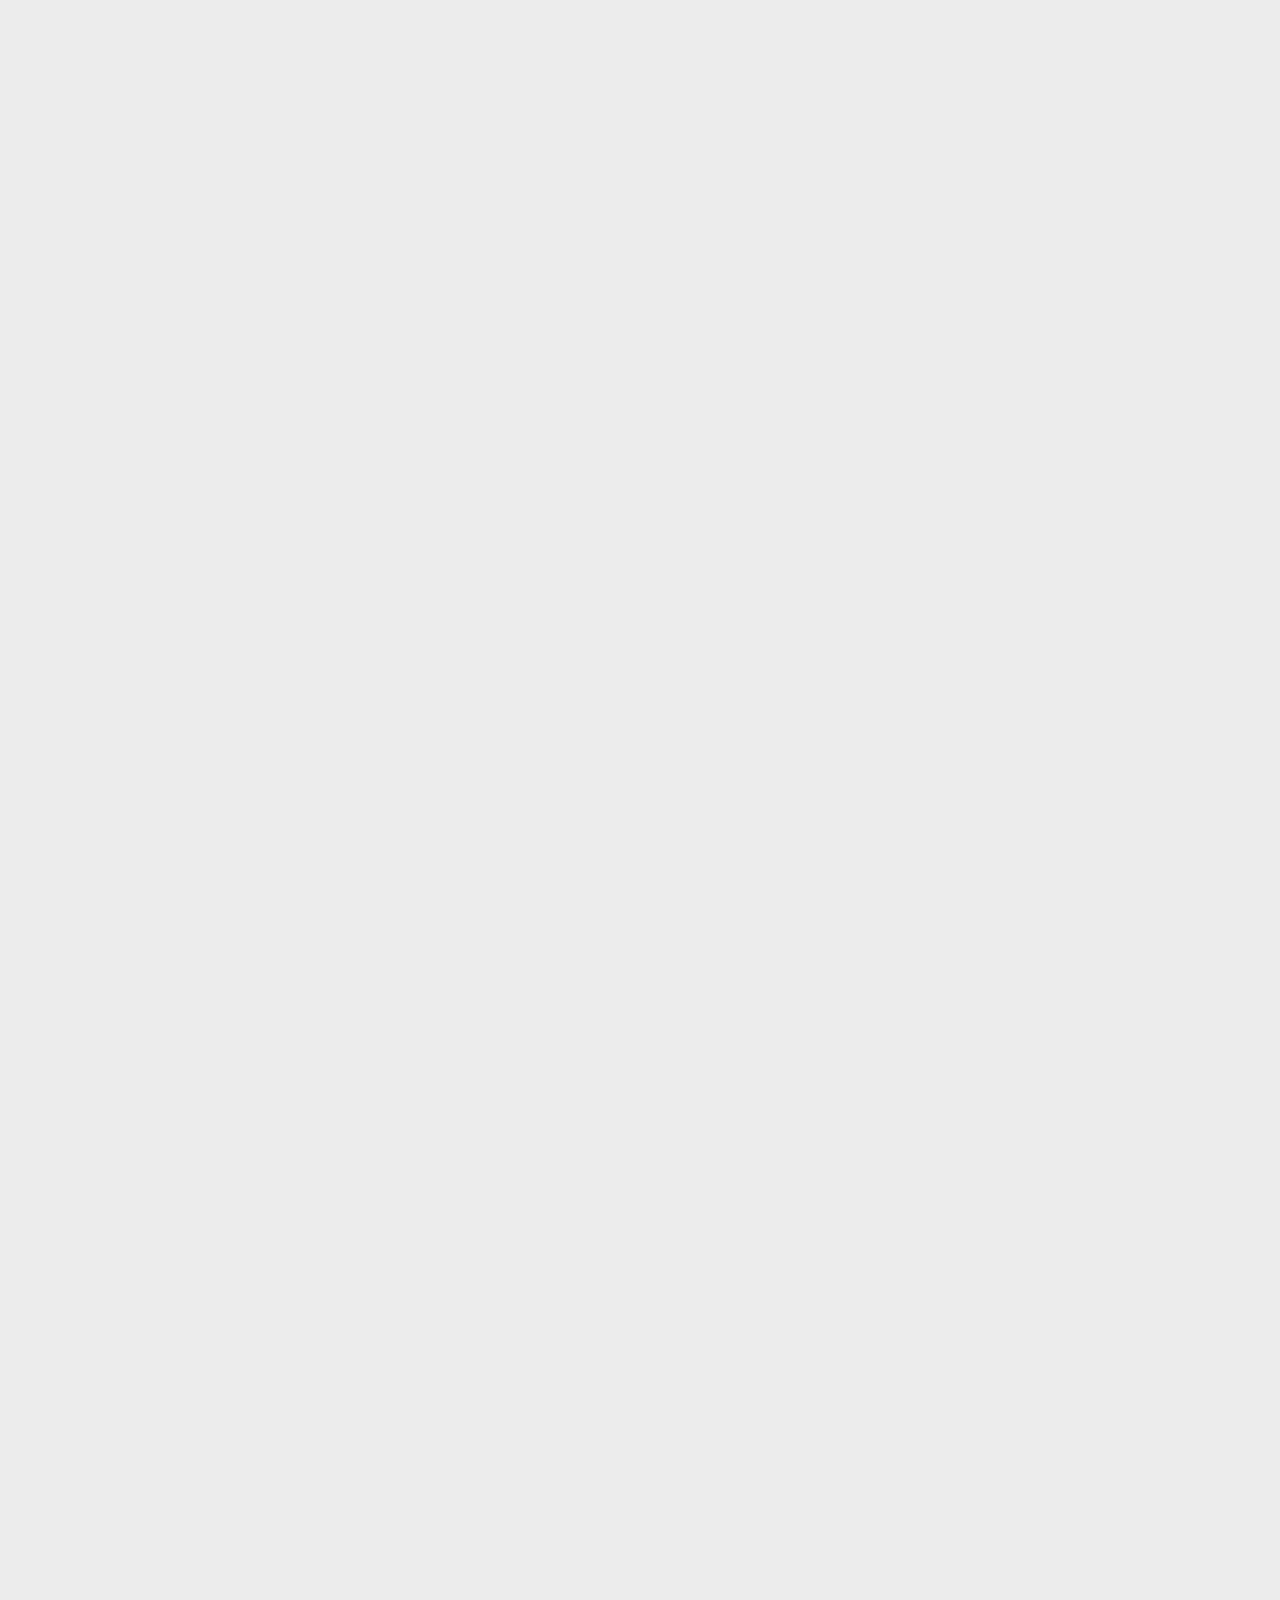
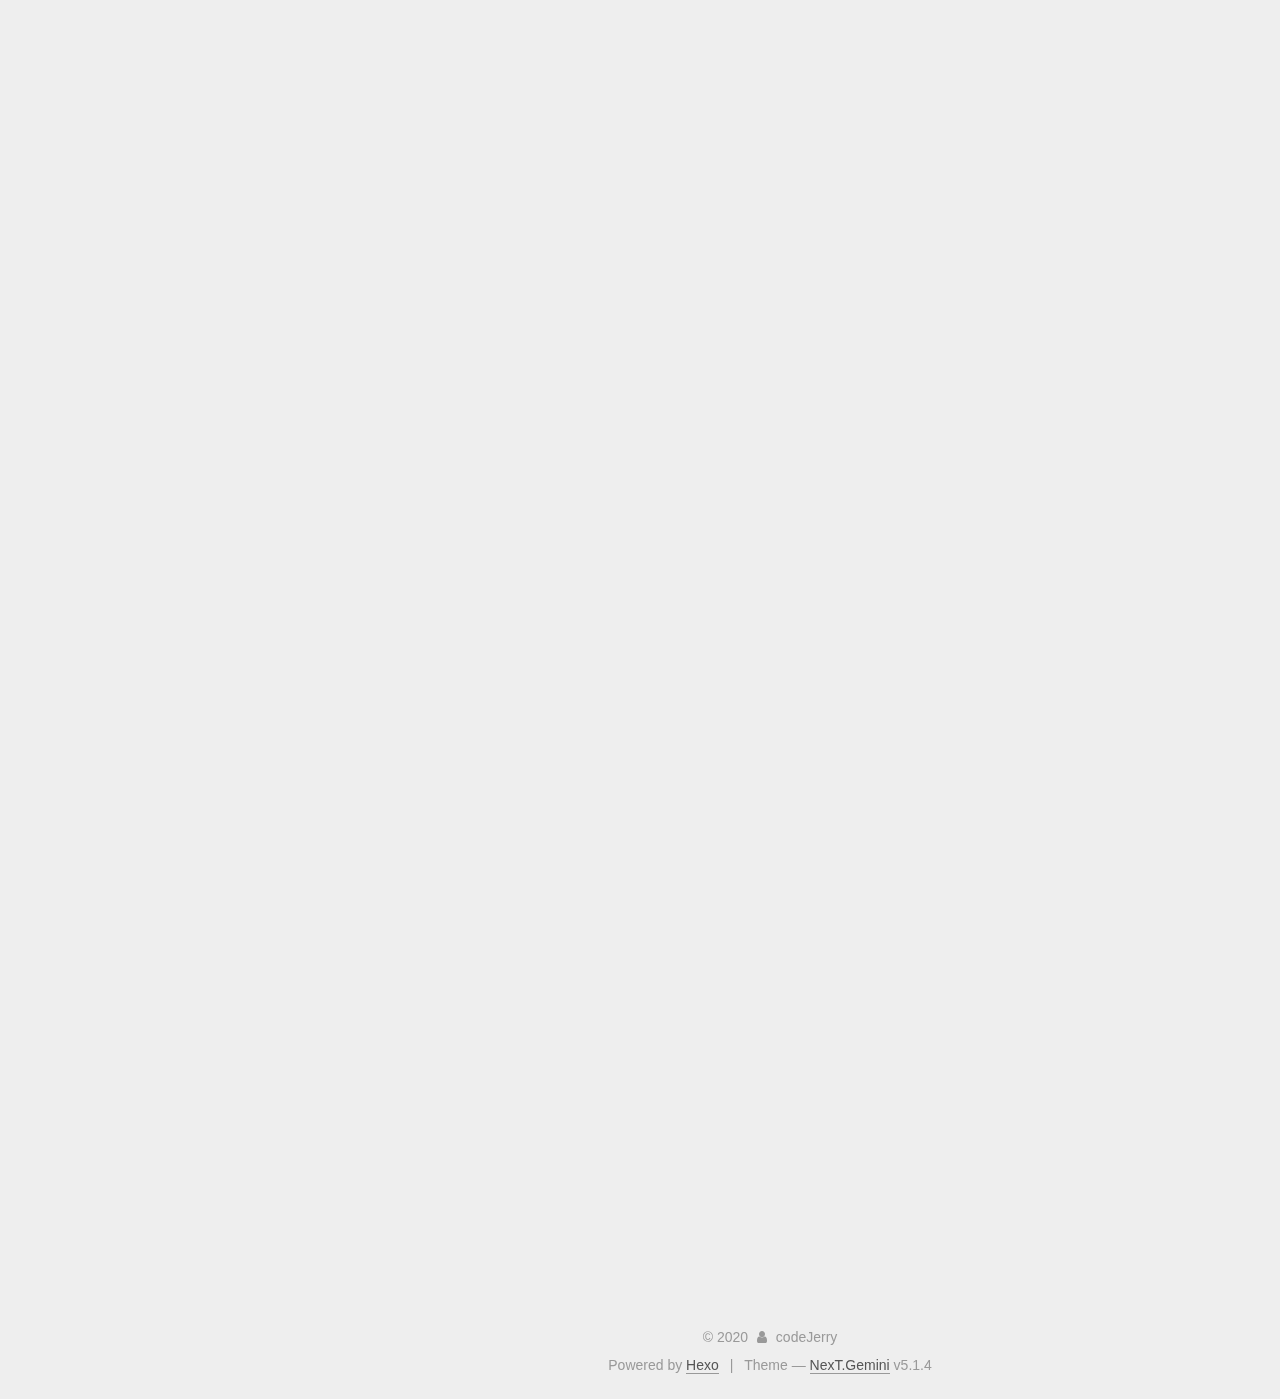
==== commit 0be73be5: "Site updated: 2020-03-30 22:23:11" ====
--- a/index.html
+++ b/index.html
@@ -79,14 +79,14 @@
 
 
 
-<meta name="description" content="JerryZheng">
+<meta name="description" content="Share">
 <meta property="og:type" content="website">
-<meta property="og:title" content="Jerry&#39;s Blog">
+<meta property="og:title" content="codeJerry&#39;s Blog">
 <meta property="og:url" content="http://yoursite.com/index.html">
-<meta property="og:site_name" content="Jerry&#39;s Blog">
-<meta property="og:description" content="JerryZheng">
+<meta property="og:site_name" content="codeJerry&#39;s Blog">
+<meta property="og:description" content="Share">
 <meta property="og:locale" content="en_US">
-<meta property="article:author" content="Zheng yongjie">
+<meta property="article:author" content="codeJerry">
 <meta name="twitter:card" content="summary">
 
 
@@ -123,7 +123,7 @@
 
 
 
-  <title>Jerry's Blog</title>
+  <title>codeJerry's Blog</title>
   
 
 
@@ -154,7 +154,7 @@
     <div class="custom-logo-site-title">
       <a href="/"  class="brand" rel="start">
         <span class="logo-line-before"><i></i></span>
-        <span class="site-title">Jerry's Blog</span>
+        <span class="site-title">codeJerry's Blog</span>
         <span class="logo-line-after"><i></i></span>
       </a>
     </div>
@@ -231,16 +231,191 @@
   
   
   <div class="post-block">
-    <link itemprop="mainEntityOfPage" href="http://yoursite.com/2020/03/19/test-my-site/">
+    <link itemprop="mainEntityOfPage" href="http://yoursite.com/2020/03/30/Thread-codeJerry/">
 
     <span hidden itemprop="author" itemscope itemtype="http://schema.org/Person">
-      <meta itemprop="name" content="Zheng yongjie">
+      <meta itemprop="name" content="codeJerry">
       <meta itemprop="description" content="">
       <meta itemprop="image" content="/images/avatar.gif">
     </span>
 
     <span hidden itemprop="publisher" itemscope itemtype="http://schema.org/Organization">
-      <meta itemprop="name" content="Jerry's Blog">
+      <meta itemprop="name" content="codeJerry's Blog">
+    </span>
+
+    
+      <header class="post-header">
+
+        
+        
+          <h1 class="post-title" itemprop="name headline">
+                
+                <a class="post-title-link" href="/2020/03/30/Thread-codeJerry/" itemprop="url">Thread-codeJerry</a></h1>
+        
+
+        <div class="post-meta">
+          <span class="post-time">
+            
+              <span class="post-meta-item-icon">
+                <i class="fa fa-calendar-o"></i>
+              </span>
+              
+                <span class="post-meta-item-text">Posted on</span>
+              
+              <time title="Post created" itemprop="dateCreated datePublished" datetime="2020-03-30T22:09:48+08:00">
+                2020-03-30
+              </time>
+            
+
+            
+
+            
+          </span>
+
+          
+
+          
+            
+          
+
+          
+          
+
+          
+
+          
+
+          
+
+        </div>
+      </header>
+    
+
+    
+    
+    
+    <div class="post-body" itemprop="articleBody">
+
+      
+      
+
+      
+        
+          
+            <h2 id="Thread"><a href="#Thread" class="headerlink" title="Thread"></a>Thread</h2><h5 id="1-Thread"><a href="#1-Thread" class="headerlink" title="1.Thread"></a>1.Thread</h5><p>新建一个线程</p>
+<figure class="highlight java"><table><tr><td class="gutter"><pre><span class="line">1</span><br></pre></td><td class="code"><pre><span class="line"><span class="keyword">new</span> Thread(<span class="keyword">new</span> sourceClass(implements Runnable),<span class="string">"thread name"</span>).start();</span><br></pre></td></tr></table></figure>
+
+<hr>
+<h5 id="2-JMM"><a href="#2-JMM" class="headerlink" title="2.JMM"></a>2.JMM</h5><p>concurrent并发<br>atomic原子性<br>ReentrantLock重入锁</p>
+<hr>
+<h5 id="3-AtomicInteger："><a href="#3-AtomicInteger：" class="headerlink" title="3.AtomicInteger："></a>3.AtomicInteger：</h5><p>CAS思想 –&gt;UnSafe—&gt;CAS底层思想—&gt;ABA问题—&gt;原子引用更新—&gt;如何规避ABA问题</p>
+<p>Unsafe类+CAS思想（自旋锁）<br>CAS：（CompareAndSwap）比较当前工作内存中的值和主内存中的值，如果相同则操作，否则什么都不做，继续比较直到成功为止。</p>
+<p>ABA:狸猫换太子（A-&gt;B-&gt;A）<br>如何解决：理解原子引用+新增一种机制（版本号），修改版本号（类似时间戳）</p>
+<hr>
+<h5 id="4-容器线程不安全"><a href="#4-容器线程不安全" class="headerlink" title="4.容器线程不安全"></a>4.容器线程不安全</h5><p>ArrayList线程不安全+不安全的案例</p>
+<p>解决方案</p>
+<ul>
+<li>3.1 new Vector();</li>
+<li>3.2 Collections.synchronizedList(new ArrayList());</li>
+<li>3.3 new CopyOnWriteArrayList&lt;&gt;();</li>
+</ul>
+<hr>
+<h5 id="5-锁"><a href="#5-锁" class="headerlink" title="5.锁"></a>5.锁</h5><p>公平锁和非公平锁<br>可重入锁（又名递归锁）<br>自旋锁（Demo:CAS，手写一个自旋锁）<br>独占锁（写锁）<br>共享锁（读锁）</p>
+<hr>
+<h5 id="6-JUC"><a href="#6-JUC" class="headerlink" title="6.JUC"></a>6.JUC</h5><ul>
+<li>CountDownLatch（倒计时器）</li>
+<li>CyclicBarrier (循环屏障，集齐七颗才能召唤神龙)</li>
+<li>Semaphore （信号量:①多个共享资源的互斥使用②并发线程数的控制。 Demo 抢车位）</li>
+</ul>
+<hr>
+<h5 id="7-Callable"><a href="#7-Callable" class="headerlink" title="7.Callable"></a>7.Callable</h5><figure class="highlight java"><table><tr><td class="gutter"><pre><span class="line">1</span><br><span class="line">2</span><br></pre></td><td class="code"><pre><span class="line">FutureTask&lt;Integer&gt; futureTask = <span class="keyword">new</span> FutureTask&lt;&gt;(<span class="keyword">new</span> MyThread());<span class="comment">//该线程资源类返回一个Integer类型值</span></span><br><span class="line"><span class="keyword">new</span> Thread(futureTask,<span class="string">"AAA"</span>).start();</span><br></pre></td></tr></table></figure>
+
+
+<p>一个futureTask被一个thread调用，第二个调用只是复用不考虑;</p>
+<hr>
+<h5 id="8-线程池-（7大参数）"><a href="#8-线程池-（7大参数）" class="headerlink" title="8.线程池 （7大参数）"></a>8.线程池 （7大参数）</h5><p>实现多线程的方式</p>
+<ol>
+<li><p>基础Thread类</p>
+</li>
+<li><p>实现Runnable接口 无返回值</p>
+</li>
+<li><p>实现Callable接口 有返回值</p>
+</li>
+<li><p>线程池</p>
+<p>why：控制运行的线程的数量，处理过程中将任务放进队列，在线程中创建后启动任务，线程数超过最大后排队等候，等其他执行完毕再从队列中去除任务执行。<br>优势：线程复用，控制最大并发数，管理线程</p>
+<h6 id="1、2、运用到了阻塞队列-BlockingQueue"><a href="#1、2、运用到了阻塞队列-BlockingQueue" class="headerlink" title="1、2、运用到了阻塞队列 BlockingQueue"></a>1、2、运用到了阻塞队列 BlockingQueue</h6><h6 id="3、运用到了SynchronousQueue同步队列"><a href="#3、运用到了SynchronousQueue同步队列" class="headerlink" title="3、运用到了SynchronousQueue同步队列"></a>3、运用到了SynchronousQueue同步队列</h6></li>
+</ol>
+<ul>
+<li><pre><code class="Java">ExecutorService threadPool1 = Executors.newFixedThreadPool(<span class="number">5</span>);<span class="comment">//一池5个处理线程</span>
+ExecutorService threadPool2 = Executors.newSingleThreadExecutor();<span class="comment">//一池1个处理线程</span>
+ExecutorService threadPool3 = Executors.newCachedThreadPool();<span class="comment">//一池N个处理线程,根据业务自动扩线程</span>
+&lt;!--￼<span class="number">2</span>--&gt;</code></pre>
+</li>
+<li><p>workQueue：BlockingQueue 阻塞队列（候客区）：</p>
+<figure class="highlight java"><table><tr><td class="gutter"><pre><span class="line">1</span><br><span class="line">2</span><br><span class="line">3</span><br></pre></td><td class="code"><pre><span class="line">maximumPoolSize 参数设置考虑：</span><br><span class="line">* CPU密集型：CPU核数+<span class="number">1</span></span><br><span class="line">* IO密集型：CPU核数*<span class="number">2</span> 或者CPU核数/(<span class="number">1</span>-阻塞系数) eq:<span class="number">8</span>/(<span class="number">1</span>-<span class="number">0.9</span>)=<span class="number">80</span></span><br></pre></td></tr></table></figure>
+
+<h6 id="JDK内置的RejectedExecutionException拒绝策略："><a href="#JDK内置的RejectedExecutionException拒绝策略：" class="headerlink" title="JDK内置的RejectedExecutionException拒绝策略："></a>JDK内置的RejectedExecutionException拒绝策略：</h6><figure class="highlight java"><table><tr><td class="gutter"><pre><span class="line">1</span><br><span class="line">2</span><br><span class="line">3</span><br><span class="line">4</span><br></pre></td><td class="code"><pre><span class="line"><span class="keyword">new</span> ThreadPoolExecutor.AbortPolicy();<span class="comment">//直接抛出异常</span></span><br><span class="line"><span class="keyword">new</span> ThreadPoolExecutor.CallerRunsPolicy();<span class="comment">//回退给调用者</span></span><br><span class="line"><span class="keyword">new</span> ThreadPoolExecutor.DiscardOldestPolicy();<span class="comment">//抛弃队列中等待最久的任务，然后把当前任务加入队列中尝试再次提交当前任务</span></span><br><span class="line"><span class="keyword">new</span> ThreadPoolExecutor.DiscardPolicy();<span class="comment">//直接丢弃任务</span></span><br></pre></td></tr></table></figure>
+
+</li>
+</ul>
+<h5 id="9-死锁编码及定位分析"><a href="#9-死锁编码及定位分析" class="headerlink" title="9.死锁编码及定位分析"></a>9.死锁编码及定位分析</h5><figure class="highlight java"><table><tr><td class="gutter"><pre><span class="line">1</span><br><span class="line">2</span><br><span class="line">3</span><br><span class="line">4</span><br><span class="line">5</span><br><span class="line">6</span><br></pre></td><td class="code"><pre><span class="line">* 多个线程（两个以上）争夺资源互相等待的现象</span><br><span class="line">* 必须具备四个条件：</span><br><span class="line">* 互斥</span><br><span class="line">* 请求与保持</span><br><span class="line">* 资源不可剥夺</span><br><span class="line">* 循环等待条件</span><br></pre></td></tr></table></figure>
+          
+        
+      
+    </div>
+    
+    
+    
+
+    
+
+    
+
+    
+
+    <footer class="post-footer">
+      
+
+      
+
+      
+
+      
+      
+        <div class="post-eof"></div>
+      
+    </footer>
+  </div>
+  
+  
+  
+  </article>
+
+
+    
+      
+
+  
+
+  
+  
+  
+
+  <article class="post post-type-normal" itemscope itemtype="http://schema.org/Article">
+  
+  
+  
+  <div class="post-block">
+    <link itemprop="mainEntityOfPage" href="http://yoursite.com/2020/03/19/test-my-site/">
+
+    <span hidden itemprop="author" itemscope itemtype="http://schema.org/Person">
+      <meta itemprop="name" content="codeJerry">
+      <meta itemprop="description" content="">
+      <meta itemprop="image" content="/images/avatar.gif">
+    </span>
+
+    <span hidden itemprop="publisher" itemscope itemtype="http://schema.org/Organization">
+      <meta itemprop="name" content="codeJerry's Blog">
     </span>
 
     
@@ -353,13 +528,13 @@
     <link itemprop="mainEntityOfPage" href="http://yoursite.com/2020/03/18/hello-world/">
 
     <span hidden itemprop="author" itemscope itemtype="http://schema.org/Person">
-      <meta itemprop="name" content="Zheng yongjie">
+      <meta itemprop="name" content="codeJerry">
       <meta itemprop="description" content="">
       <meta itemprop="image" content="/images/avatar.gif">
     </span>
 
     <span hidden itemprop="publisher" itemscope itemtype="http://schema.org/Organization">
-      <meta itemprop="name" content="Jerry's Blog">
+      <meta itemprop="name" content="codeJerry's Blog">
     </span>
 
     
@@ -504,8 +679,8 @@
         <div class="site-overview">
           <div class="site-author motion-element" itemprop="author" itemscope itemtype="http://schema.org/Person">
             
-              <p class="site-author-name" itemprop="name">Zheng yongjie</p>
-              <p class="site-description motion-element" itemprop="description">JerryZheng</p>
+              <p class="site-author-name" itemprop="name">codeJerry</p>
+              <p class="site-description motion-element" itemprop="description">Share</p>
           </div>
 
           <nav class="site-state motion-element">
@@ -515,7 +690,7 @@
               
                 <a href="/archives/%20%7C%7C%20archive">
               
-                  <span class="site-state-item-count">2</span>
+                  <span class="site-state-item-count">3</span>
                   <span class="site-state-item-name">posts</span>
                 </a>
               </div>
@@ -523,6 +698,15 @@
 
             
 
+            
+              
+              
+              <div class="site-state-item site-state-tags">
+                
+                  <span class="site-state-item-count">1</span>
+                  <span class="site-state-item-name">tags</span>
+                
+              </div>
             
 
           </nav>
@@ -560,7 +744,7 @@
   <span class="with-love">
     <i class="fa fa-user"></i>
   </span>
-  <span class="author" itemprop="copyrightHolder">Zheng yongjie</span>
+  <span class="author" itemprop="copyrightHolder">codeJerry</span>
 
   
 </div>
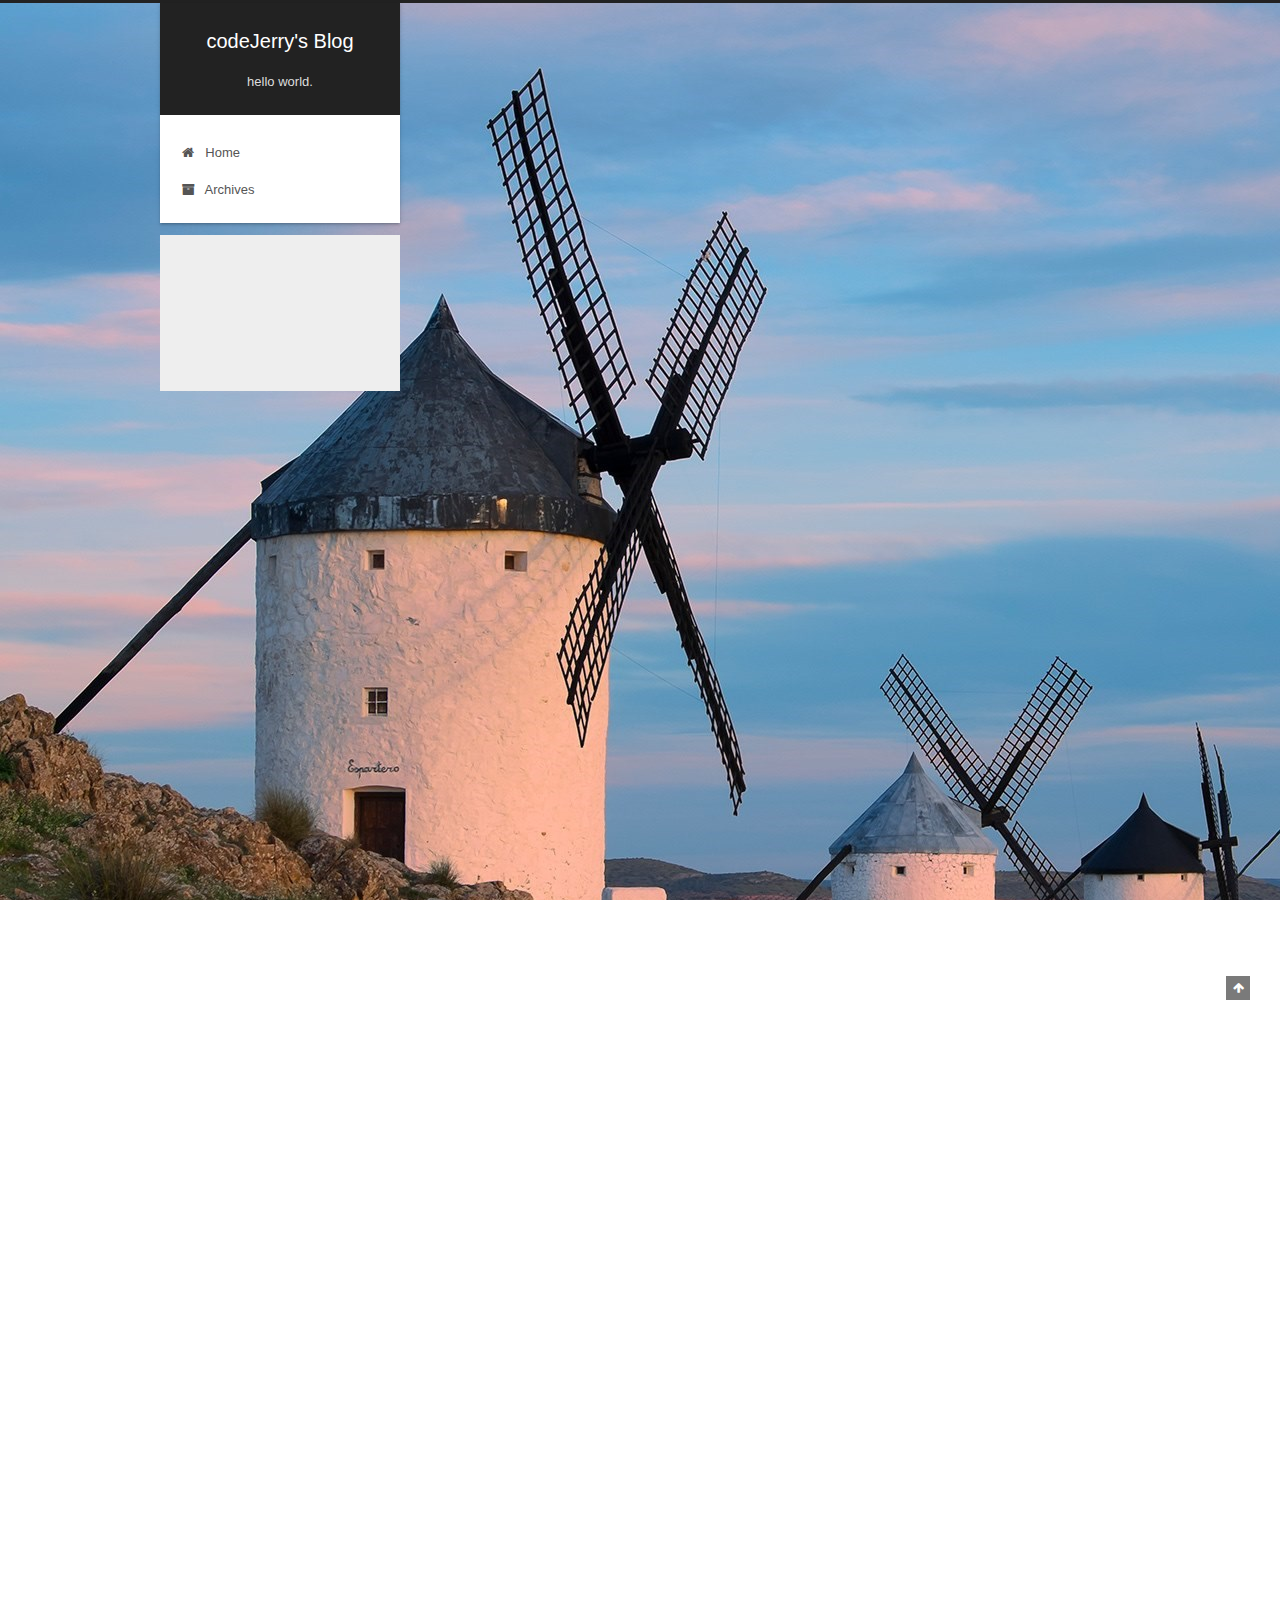
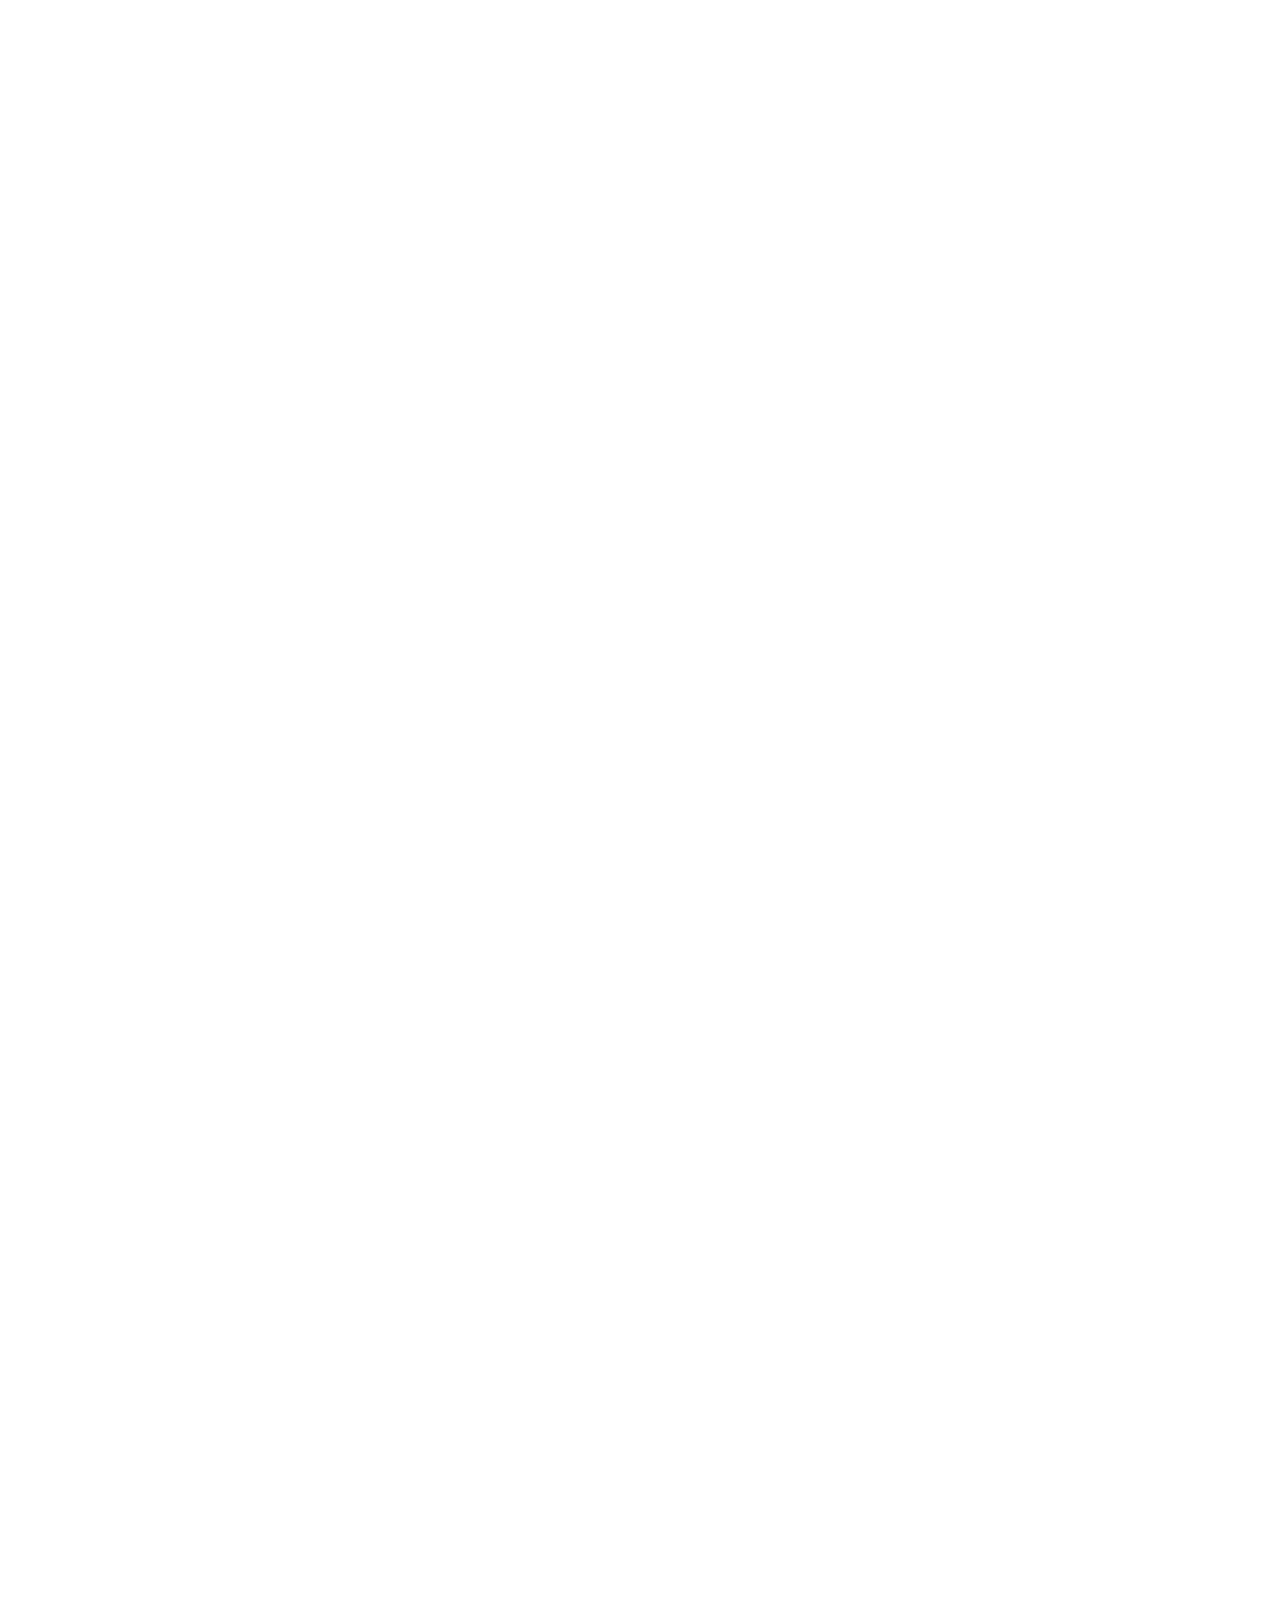
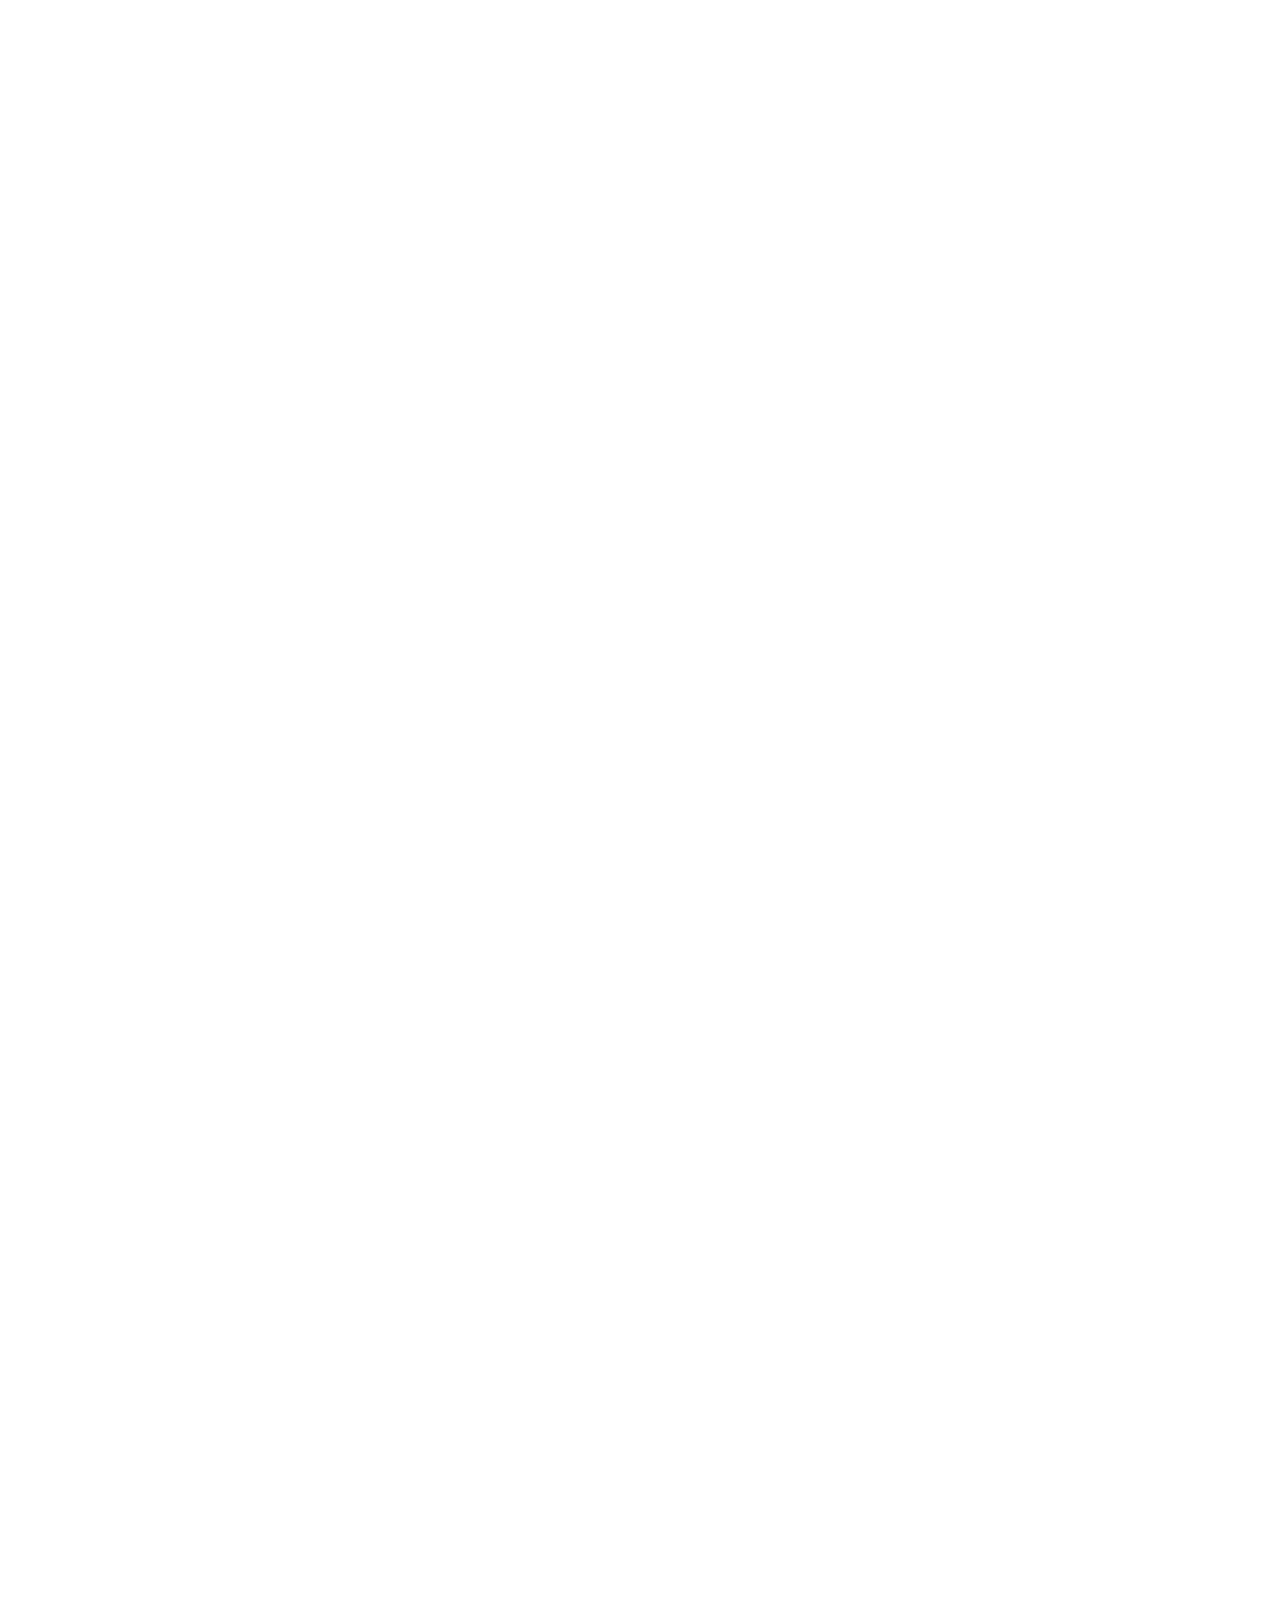
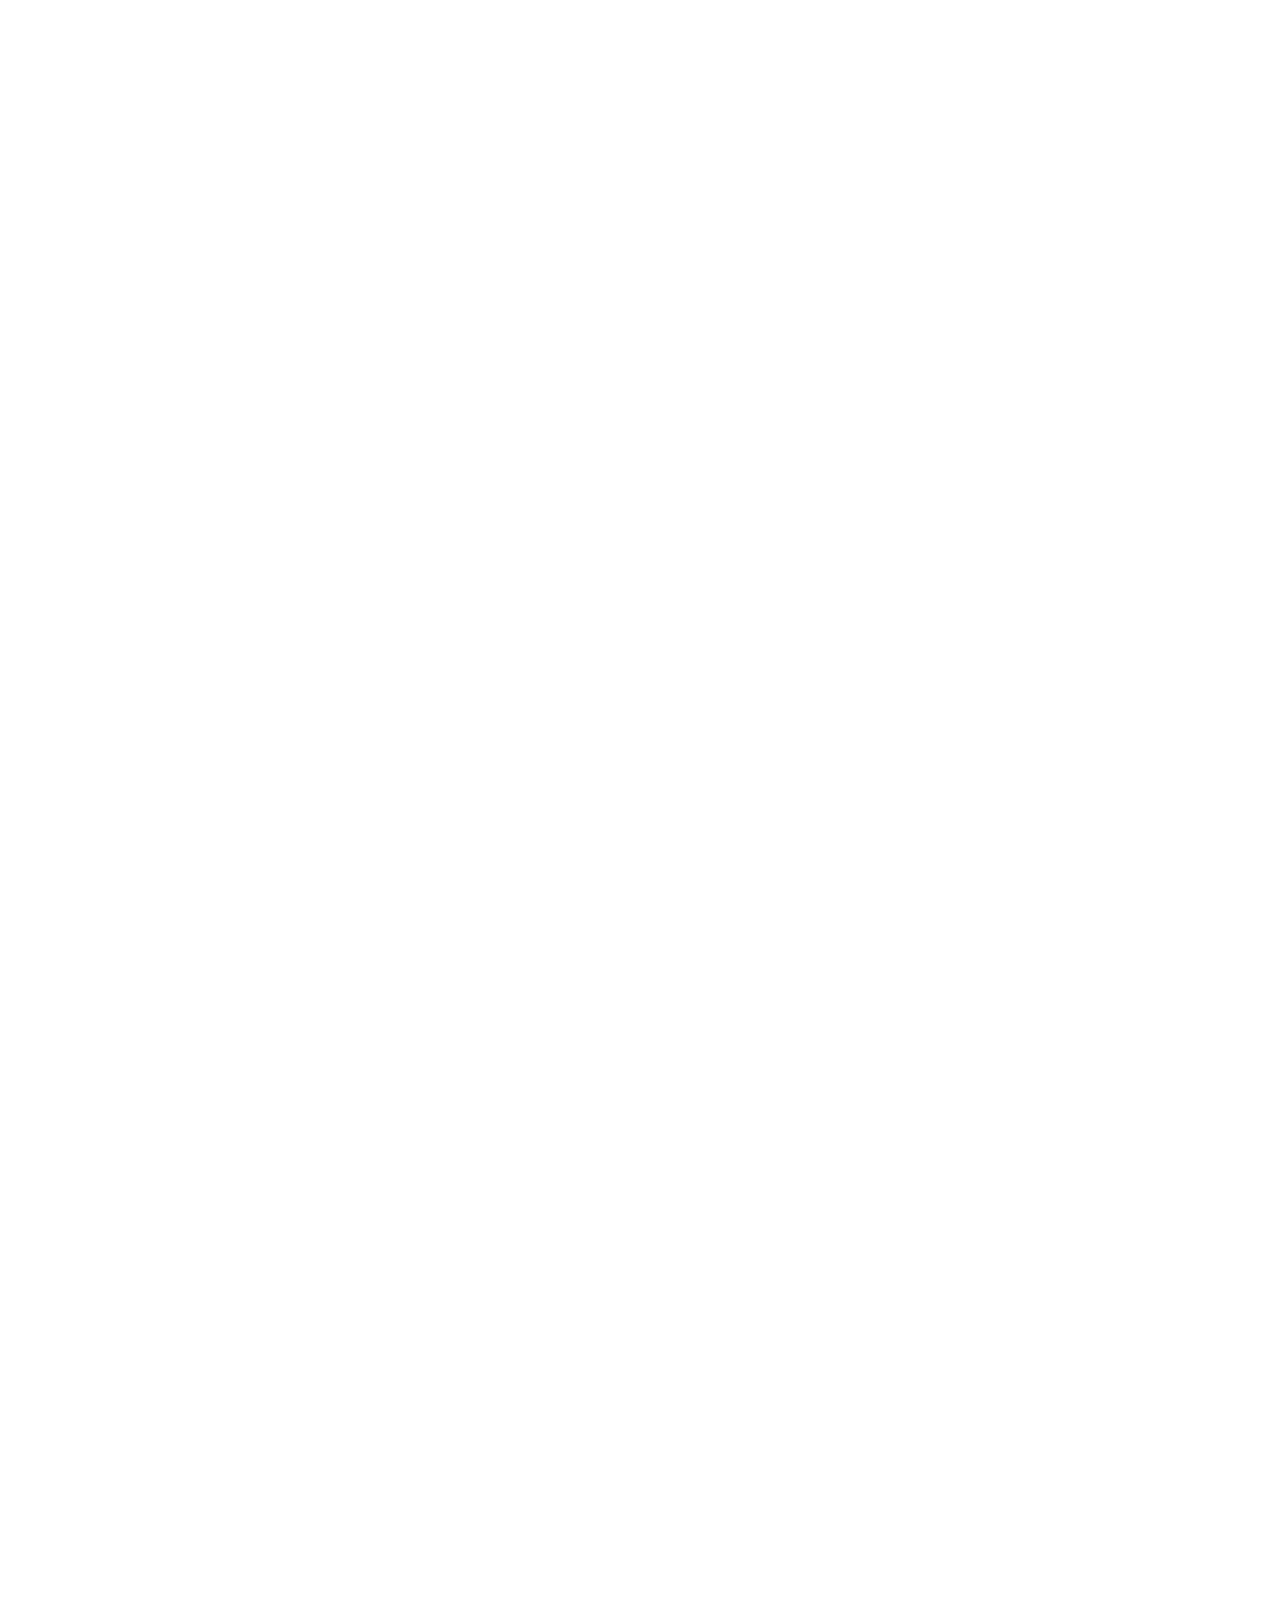
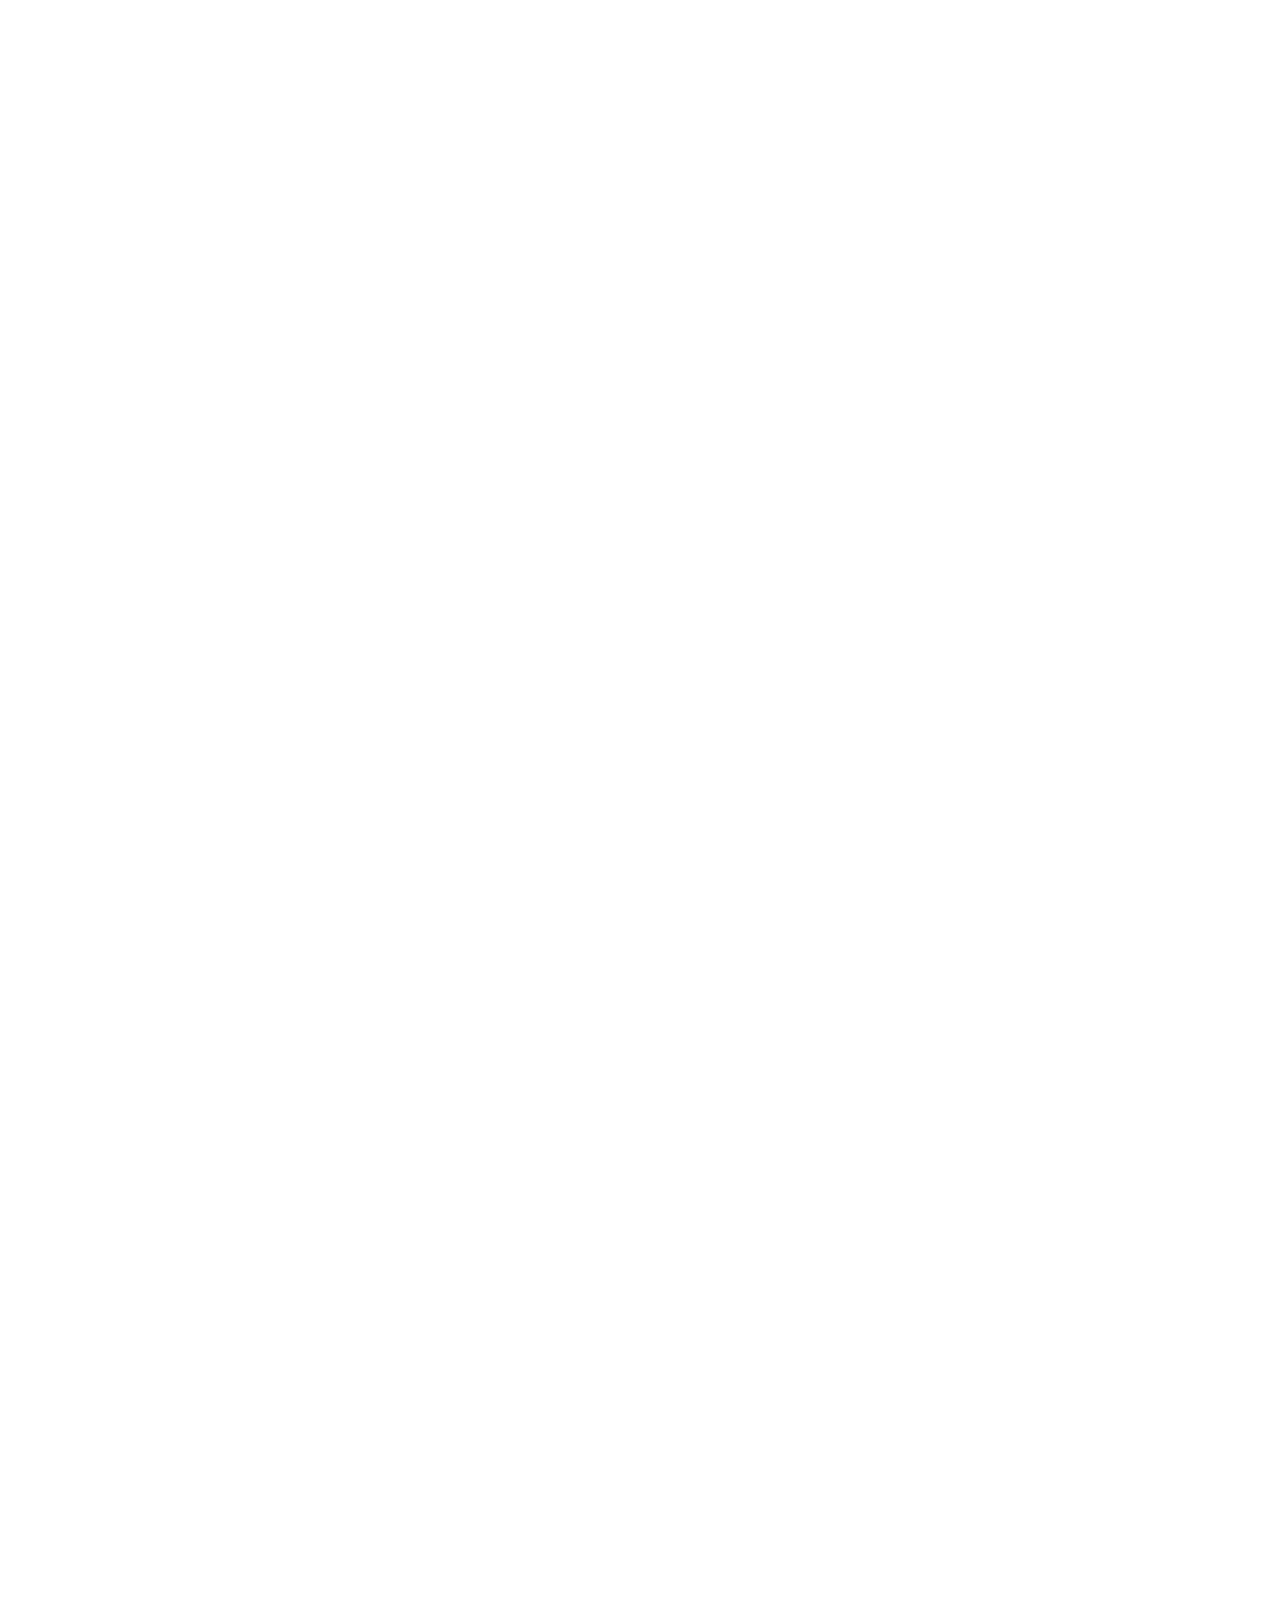
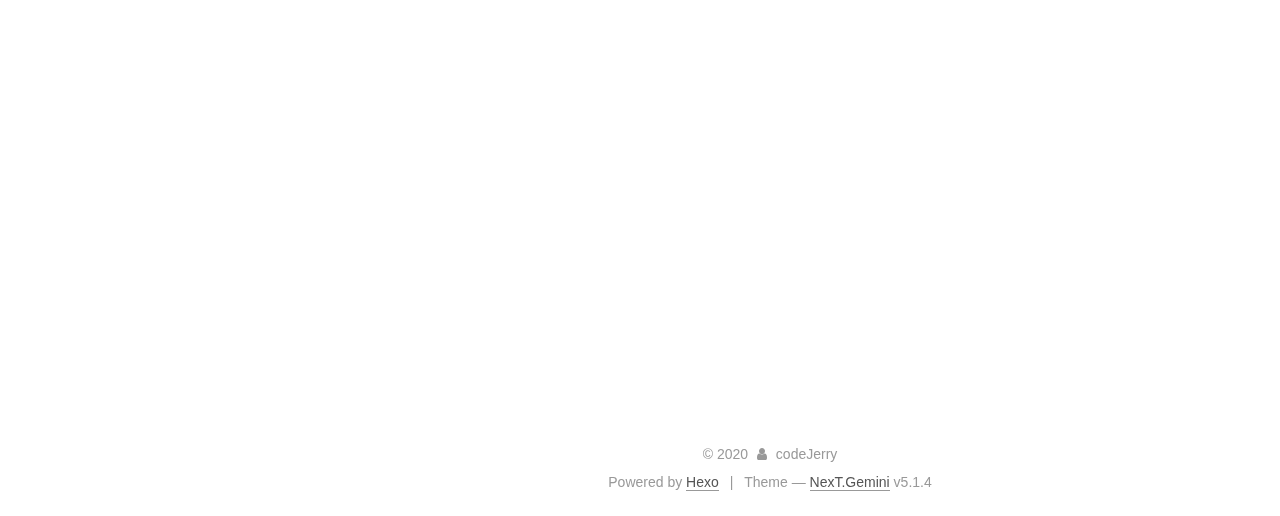
==== commit ddc932ea: "Site updated: 2020-03-31 12:24:16" ====
--- a/index.html
+++ b/index.html
@@ -231,6 +231,208 @@
   
   
   <div class="post-block">
+    <link itemprop="mainEntityOfPage" href="http://yoursite.com/2020/03/31/JVM/">
+
+    <span hidden itemprop="author" itemscope itemtype="http://schema.org/Person">
+      <meta itemprop="name" content="codeJerry">
+      <meta itemprop="description" content="">
+      <meta itemprop="image" content="/images/avatar.gif">
+    </span>
+
+    <span hidden itemprop="publisher" itemscope itemtype="http://schema.org/Organization">
+      <meta itemprop="name" content="codeJerry's Blog">
+    </span>
+
+    
+      <header class="post-header">
+
+        
+        
+          <h1 class="post-title" itemprop="name headline">
+                
+                <a class="post-title-link" href="/2020/03/31/JVM/" itemprop="url">JVM</a></h1>
+        
+
+        <div class="post-meta">
+          <span class="post-time">
+            
+              <span class="post-meta-item-icon">
+                <i class="fa fa-calendar-o"></i>
+              </span>
+              
+                <span class="post-meta-item-text">Posted on</span>
+              
+              <time title="Post created" itemprop="dateCreated datePublished" datetime="2020-03-31T11:57:30+08:00">
+                2020-03-31
+              </time>
+            
+
+            
+
+            
+          </span>
+
+          
+
+          
+            
+          
+
+          
+          
+
+          
+
+          
+
+          
+
+        </div>
+      </header>
+    
+
+    
+    
+    
+    <div class="post-body" itemprop="articleBody">
+
+      
+      
+
+      
+        
+          
+            <h2 id="JVM"><a href="#JVM" class="headerlink" title="JVM"></a>JVM</h2><h5 id="1-体系结构（Java健壮性、安全性）"><a href="#1-体系结构（Java健壮性、安全性）" class="headerlink" title="1.体系结构（Java健壮性、安全性）"></a>1.体系结构（Java健壮性、安全性）</h5><p>类加载器，执行引擎，本地方法栈，PC寄存器，方法区，Java栈，堆</p>
+<hr>
+<h5 id="2-类加载器ClassLoader"><a href="#2-类加载器ClassLoader" class="headerlink" title="2.类加载器ClassLoader"></a>2.类加载器ClassLoader</h5><p>负责将.class文件（文件有特定的文件标示0xCAFEBABE开头）加载到内存中，转换成方法区中的运行时数据结构，只负责加载不负责运行</p>
+<h6 id="虚拟机自带的加载器："><a href="#虚拟机自带的加载器：" class="headerlink" title="虚拟机自带的加载器："></a>虚拟机自带的加载器：</h6><ul>
+<li><p>启动类加载器：Bootstrap（C++写的）</p>
+</li>
+<li><p>扩展类加载器：Extension（Java写的）Javax</p>
+</li>
+<li><p>应用程序类加载器：AppClassLoader（或者叫系统类加载器，加载当前应用的所有类）</p>
+</li>
+</ul>
+<h6 id="用户自定义的加载器（了解就行，不会去修改）："><a href="#用户自定义的加载器（了解就行，不会去修改）：" class="headerlink" title="用户自定义的加载器（了解就行，不会去修改）："></a>用户自定义的加载器（了解就行，不会去修改）：</h6><ul>
+<li>用户继承Java.lang.ClassLoader这个抽象类，定制类的加载方式</li>
+</ul>
+<h6 id="——双亲委派机制！！！"><a href="#——双亲委派机制！！！" class="headerlink" title="——双亲委派机制！！！"></a><em>——双亲委派机制！！！</em></h6><h6 id="——沙箱安全机制！！"><a href="#——沙箱安全机制！！" class="headerlink" title="——沙箱安全机制！！"></a><em>——沙箱安全机制！！</em></h6><p>每一层的类加载都交给自己的父加载器去加载，保证使用不同的类加载器得到同一个Object对象。（自上向下层级加载类加载器）</p>
+<hr>
+<h5 id="3-Native-Method-Stack栈"><a href="#3-Native-Method-Stack栈" class="headerlink" title="3.Native Method Stack栈"></a>3.Native Method Stack栈</h5><p>Native Interface（本地接口）native关键字，声明有，实现无，Native方法调用C/C++程序，在Native Method Stack（本地方法栈）中登记native方法，在Execution Engine执行时加载native libraies。</p>
+<hr>
+<h5 id="4-PC寄存器"><a href="#4-PC寄存器" class="headerlink" title="4.PC寄存器"></a>4.PC寄存器</h5><p>程序计数器：线程私有的，是一个行号指示器（指针）指向方法区中的方法字节码行号，占有内存小，几乎不存在GC（垃圾回收），用以完成分支循环等，不会出现OOM（OutOfMemory）</p>
+<hr>
+<h5 id="5-方法区-Method-Area-（别名Non-Heap非堆）"><a href="#5-方法区-Method-Area-（别名Non-Heap非堆）" class="headerlink" title="5.方法区 Method Area （别名Non-Heap非堆）"></a>5.方法区 Method Area （别名Non-Heap非堆）</h5><p>供线程共享的运行时内存区域，存储了每一个类的结构信息（字节码内容），方法区是一种规范，不同虚拟机里实现不一样，有永久代和元空间。</p>
+<p><strong>方法区的落地实现：{Java7 永久代、Java8 元空间</strong></p>
+<figure class="highlight java"><table><tr><td class="gutter"><pre><span class="line">1</span><br><span class="line">2</span><br><span class="line">3</span><br><span class="line">4</span><br><span class="line">5</span><br></pre></td><td class="code"><pre><span class="line">空调 k1 = <span class="keyword">new</span> 格力();</span><br><span class="line">List list = <span class="keyword">new</span> ArrayList();</span><br><span class="line">左边规范 = 右边不同的实现;</span><br><span class="line">方法区 f = <span class="keyword">new</span> 永久代（Java7）;</span><br><span class="line">方法区 f = <span class="keyword">new</span> 元空间（Java8）;</span><br></pre></td></tr></table></figure>
+
+<p>实例变量在堆空间中，和方法区无关</p>
+<hr>
+<h5 id="6-Java虚拟机栈（stack线程私有，不存在垃圾回收）"><a href="#6-Java虚拟机栈（stack线程私有，不存在垃圾回收）" class="headerlink" title="6.Java虚拟机栈（stack线程私有，不存在垃圾回收）"></a>6.Java虚拟机栈（stack线程私有，不存在垃圾回收）</h5><ol>
+<li>栈管运行，堆管存储</li>
+<li>栈保存什么（Java方法 = 栈帧）<ol>
+<li>8种基本类型的变量+对象的引用变量+实例方法</li>
+<li>输入输出参数</li>
+</ol>
+</li>
+<li>栈溢出 Java.lang.StackOverflowError(SOF) 属于Error</li>
+</ol>
+<h5 id="7-堆（heap）对象生命周期"><a href="#7-堆（heap）对象生命周期" class="headerlink" title="7.堆（heap）对象生命周期"></a>7.堆（heap）对象生命周期</h5><p>一个JVM示例一个堆<strong>JVM Heap（-Xmx-Xms）生产环境中两者设置一样大，避免不稳定</strong></p>
+<p>物理上：新生+养老两部分</p>
+<p>逻辑上：1/3新生+2/3养老+元空间</p>
+<ol>
+<li><p>新生区：（GC = MinorGC）基本全部清空 采用复制Copying算法，无内存碎片但是耗内存</p>
+<p>三个区8:1:1</p>
+<ol>
+<li>伊甸区：GC=YoungGC（8/10）</li>
+<li>from区： 幸存0区：S0（1/10）</li>
+<li>to区：幸存1区：S1 （1/10）</li>
+</ol>
+</li>
+<li><p>老年代：养老区 满了开启FullGC/MajorGC，仍然满则发生OOM</p>
+</li>
+<li><p>元空间：即方法区的落地实现，不在虚拟机中，而是使用本机物理内存</p>
+</li>
+</ol>
+<h5 id="栈-堆-方法区的交互关系"><a href="#栈-堆-方法区的交互关系" class="headerlink" title="栈+堆+方法区的交互关系"></a>栈+堆+方法区的交互关系</h5><ul>
+<li>HotSpot是使用指针的方式来访问对象</li>
+<li>Java堆中存放访问类元数据的地址</li>
+<li>reference存储的就直接是对象的地址</li>
+</ul>
+<h3 id="GC："><a href="#GC：" class="headerlink" title="GC："></a>GC：</h3><p>新生代中的GC：minorGC:复制+清空+互换（幸存0区和1区的from to 互换，谁空谁是to）年龄+1</p>
+<p>名称;GC前内存占用-&gt;GC后内存占用（该区内存总大小）</p>
+<h6 id="分代收集算法-（没有最好的GC算法，只能对症下药）-："><a href="#分代收集算法-（没有最好的GC算法，只能对症下药）-：" class="headerlink" title="分代收集算法 （没有最好的GC算法，只能对症下药） ："></a>分代收集算法 （没有最好的GC算法，只能对症下药） ：</h6><ol>
+<li>次数上频繁收集新生代（算法2：复制算法Copying）从 Eden和survivor from 复制到 survivor to（不会产生内存碎片，但有些浪费空间）</li>
+<li>次数上较少收集Old区<ol>
+<li>算法3 标记清理（优点：节约空间，缺点：两步骤耗时，并且产生内存碎片）</li>
+<li>算法4 标记整理（标记清除压缩）（将对象移到一端，优点：无碎片。缺点：耗时）</li>
+</ol>
+</li>
+<li>基本不动元空间（运用本地内存空间，设置值，也会产生OOM）</li>
+</ol>
+<h6 id="GC四大算法："><a href="#GC四大算法：" class="headerlink" title="GC四大算法："></a>GC四大算法：</h6><ol>
+<li>引用计数法（对象的一个引用+1）（较难处理循环引用，一般不用）</li>
+<li>复制算法（Copying）MinorGC中使用</li>
+<li>标记清除（Mark-Sweep）（标出垃圾，然后清除）</li>
+<li>标记压缩（Mark-Compact）（标记整理）</li>
+</ol>
+<hr>
+<h2 id="JVM加强"><a href="#JVM加强" class="headerlink" title="JVM加强"></a>JVM加强</h2><h5 id="1-什么是垃圾，GC-Root是什么"><a href="#1-什么是垃圾，GC-Root是什么" class="headerlink" title="1.什么是垃圾，GC Root是什么"></a>1.什么是垃圾，GC Root是什么</h5><p>——引用为null的变量就是垃圾</p>
+<p>——为了解决引用计数法的循环引用问题，采用了可达性分析的方法。</p>
+<pre><code>**从GC Roots的对象作为起始点**，向下搜索，能被遍历到的就是引用可达对象，是存活的对象，不能被遍历到的就是引用不可达，被判定死亡。</code></pre><p>一般可以将虚拟机栈中引用的变量、方法区中类静态属性或者常量引用的对象、本地方法栈中引用的变量作为GC Roots变量</p>
+<h5 id="2-JVM的参数类型"><a href="#2-JVM的参数类型" class="headerlink" title="2.JVM的参数类型"></a>2.JVM的参数类型</h5><ol>
+<li>标配参数</li>
+<li>X参数（了解）</li>
+<li><strong>xx参数</strong></li>
+</ol>
+
+          
+        
+      
+    </div>
+    
+    
+    
+
+    
+
+    
+
+    
+
+    <footer class="post-footer">
+      
+
+      
+
+      
+
+      
+      
+        <div class="post-eof"></div>
+      
+    </footer>
+  </div>
+  
+  
+  
+  </article>
+
+
+    
+      
+
+  
+
+  
+  
+  
+
+  <article class="post post-type-normal" itemscope itemtype="http://schema.org/Article">
+  
+  
+  
+  <div class="post-block">
     <link itemprop="mainEntityOfPage" href="http://yoursite.com/2020/03/30/Thread-codeJerry/">
 
     <span hidden itemprop="author" itemscope itemtype="http://schema.org/Person">
@@ -306,7 +508,12 @@
 <figure class="highlight java"><table><tr><td class="gutter"><pre><span class="line">1</span><br></pre></td><td class="code"><pre><span class="line"><span class="keyword">new</span> Thread(<span class="keyword">new</span> sourceClass(implements Runnable),<span class="string">"thread name"</span>).start();</span><br></pre></td></tr></table></figure>
 
 <hr>
-<h5 id="2-JMM"><a href="#2-JMM" class="headerlink" title="2.JMM"></a>2.JMM</h5><p>concurrent并发<br>atomic原子性<br>ReentrantLock重入锁</p>
+<h5 id="2-JMM（三个特点）Java-Memory-Model-是一种规范-并不真实存在"><a href="#2-JMM（三个特点）Java-Memory-Model-是一种规范-并不真实存在" class="headerlink" title="2.JMM（三个特点）Java Memory Model 是一种规范 并不真实存在"></a>2.JMM（三个特点）Java Memory Model 是一种规范 并不真实存在</h5><ol>
+<li>​    可见性（通知机制）</li>
+<li>​    原子性</li>
+<li>​    有序性</li>
+</ol>
+<p>concurrent并发（HashMap）<br>atomic原子性（atomicInteger、atomicReference）<br>ReentrantLock重入锁</p>
 <hr>
 <h5 id="3-AtomicInteger："><a href="#3-AtomicInteger：" class="headerlink" title="3.AtomicInteger："></a>3.AtomicInteger：</h5><p>CAS思想 –&gt;UnSafe—&gt;CAS底层思想—&gt;ABA问题—&gt;原子引用更新—&gt;如何规避ABA问题</p>
 <p>Unsafe类+CAS思想（自旋锁）<br>CAS：（CompareAndSwap）比较当前工作内存中的值和主内存中的值，如果相同则操作，否则什么都不做，继续比较直到成功为止。</p>
@@ -406,7 +613,7 @@
   
   
   <div class="post-block">
-    <link itemprop="mainEntityOfPage" href="http://yoursite.com/2020/03/19/test-my-site/">
+    <link itemprop="mainEntityOfPage" href="http://yoursite.com/2020/03/19/Look/">
 
     <span hidden itemprop="author" itemscope itemtype="http://schema.org/Person">
       <meta itemprop="name" content="codeJerry">
@@ -425,7 +632,7 @@
         
           <h1 class="post-title" itemprop="name headline">
                 
-                <a class="post-title-link" href="/2020/03/19/test-my-site/" itemprop="url">test_my_site</a></h1>
+                <a class="post-title-link" href="/2020/03/19/Look/" itemprop="url">Look</a></h1>
         
 
         <div class="post-meta">
@@ -690,7 +897,7 @@
               
                 <a href="/archives/%20%7C%7C%20archive">
               
-                  <span class="site-state-item-count">3</span>
+                  <span class="site-state-item-count">4</span>
                   <span class="site-state-item-name">posts</span>
                 </a>
               </div>
@@ -703,7 +910,7 @@
               
               <div class="site-state-item site-state-tags">
                 
-                  <span class="site-state-item-count">1</span>
+                  <span class="site-state-item-count">2</span>
                   <span class="site-state-item-name">tags</span>
                 
               </div>
--- a/css/main.css
+++ b/css/main.css
@@ -1823,7 +1823,7 @@
   width: 4px;
   height: 4px;
   border-radius: 50%;
-  background: #544bff;
+  background: #4f4fcb;
 }
 .links-of-blogroll {
   font-size: 13px;
@@ -3121,3 +3121,7 @@
     margin: 8px 0 0;
   }
 }
+body {
+  background: url("/images/background.jpg");
+  background-attachment: fixed;
+}
